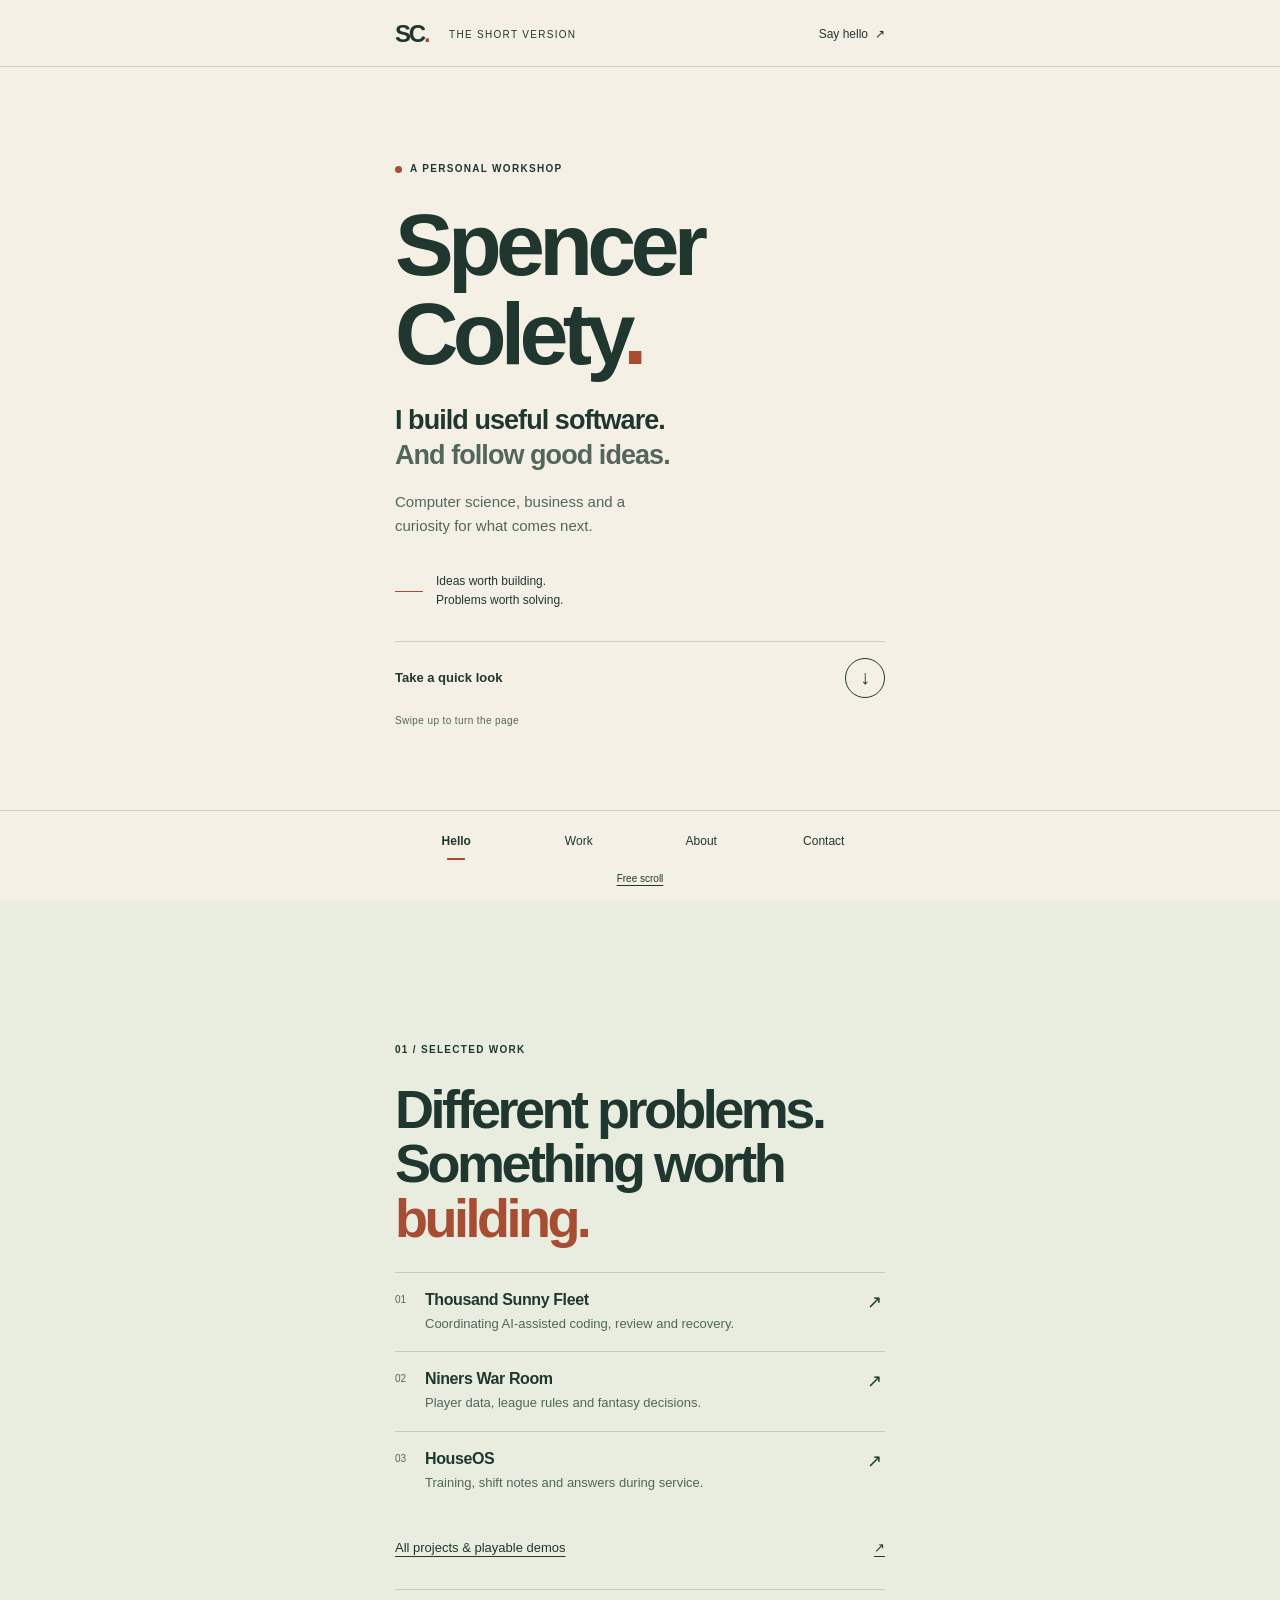
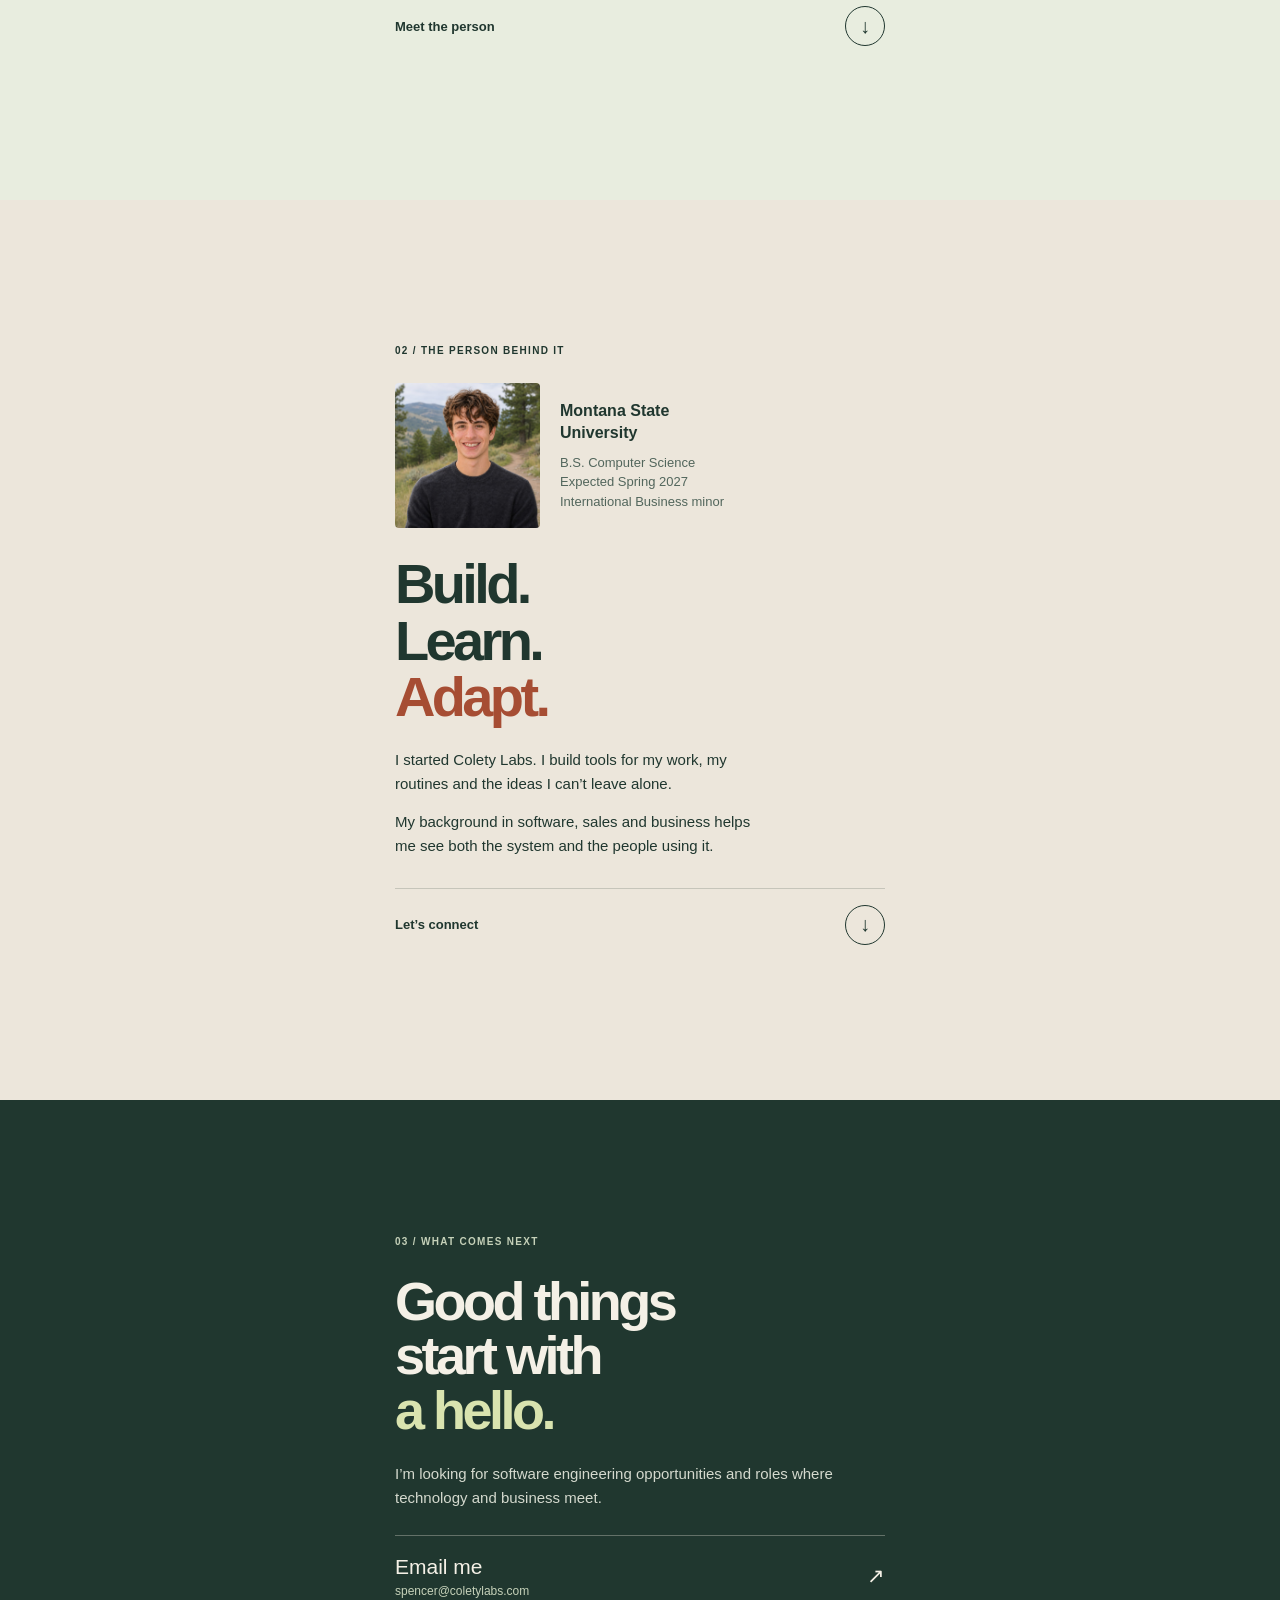
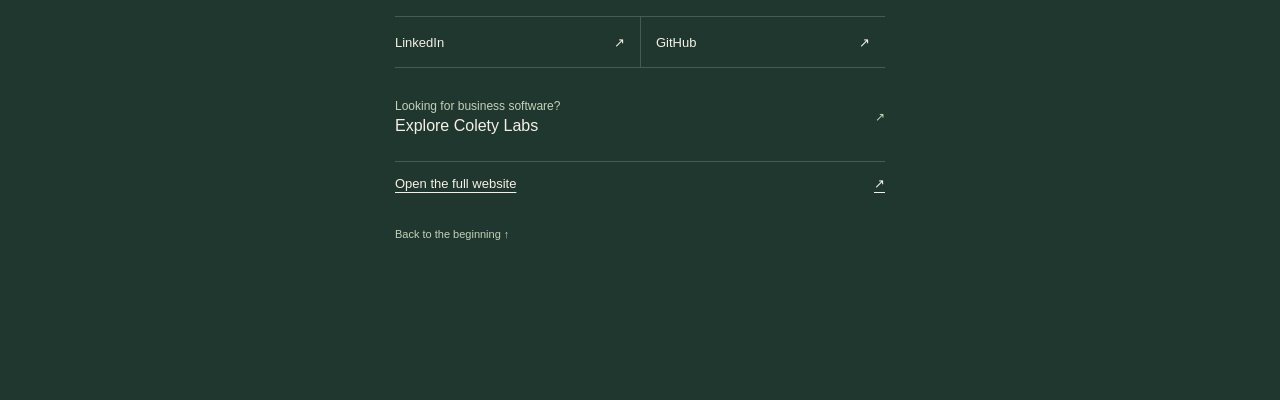
==== card/index.html @ 5b7debcd "Publish separate mobile business-card page" ====
<!doctype html>
<html lang="en">
<head>
  <meta charset="utf-8">
  <meta name="viewport" content="width=device-width,initial-scale=1,viewport-fit=cover">
  <meta name="robots" content="noindex,nofollow">
  <meta name="description" content="Meet Spencer Colety. A short introduction to my software, systems and ideas, made for your phone.">
  <meta name="theme-color" content="#f4f0e6">
  <link rel="canonical" href="https://spencercolety.com/card/">
  <title>Spencer Colety | The short version</title>
  <style>:root{color-scheme:light;--paper:#f4f0e6;--ink:#20372f;--muted:#52665c;--rust:#a64d33;--line:#20372f30;font-family:Arial,Helvetica,sans-serif;background:var(--paper);color:var(--ink);scroll-behavior:smooth;scroll-snap-type:y mandatory}
*{box-sizing:border-box}body{margin:0}a{color:inherit;text-decoration:none}a,button{-webkit-tap-highlight-color:transparent}button{font:inherit;color:inherit}a:focus-visible,button:focus-visible{outline:3px solid var(--rust);outline-offset:5px}h1,h2,p{margin:0}h1,h2{letter-spacing:-.065em;font-weight:600;line-height:1.01}p{font-size:1rem;line-height:1.6}.accent{color:var(--rust)}.skip-link{position:fixed;left:16px;top:-100px;background:var(--ink);color:var(--paper);padding:12px;z-index:10}.skip-link:focus{top:12px}
.site-header{position:fixed;inset:0 0 auto;z-index:5;display:flex;align-items:center;gap:10px;padding:max(12px,env(safe-area-inset-top)) 24px 10px;background:var(--paper);border-bottom:1px solid var(--line)}.wordmark{font-weight:700;font-size:24px;letter-spacing:-.09em;min-width:44px;min-height:44px;display:flex;align-items:center}.wordmark span{color:var(--rust)}.edition{font-size:9px;letter-spacing:.13em;margin-right:auto;line-height:1.5}.header-contact{min-height:44px;display:flex;align-items:center;gap:7px;font-size:12px;white-space:nowrap}
.panel{min-block-size:100vh;min-block-size:100svh;scroll-snap-align:start;scroll-snap-stop:always;padding:calc(90px + env(safe-area-inset-top)) 26px calc(112px + env(safe-area-inset-bottom));display:flex;align-items:center}.panel-inner{width:100%;max-width:490px;margin:auto}.eyebrow{font-size:10px;letter-spacing:.13em;font-weight:600;margin-bottom:24px;display:flex;align-items:center;gap:8px}.tiny-dot{height:7px;width:7px;border-radius:50%;background:var(--rust)}h1{font-size:clamp(64px,18vw,88px)}h2{font-size:clamp(38px,10.3vw,54px)}.hero-statement{margin-top:24px;font-size:clamp(19px,5.5vw,27px);line-height:1.3;letter-spacing:-.035em;font-weight:600}.hero-statement span{color:var(--muted)}.intro-copy{max-width:29ch;margin-top:17px;color:var(--muted);font-size:15px}.hero-note{display:flex;gap:13px;align-items:center;margin-top:34px}.hero-note p{font-size:12px;line-height:1.6}.note-line{width:28px;border-top:1px solid var(--rust)}.next-link{display:flex;align-items:center;justify-content:space-between;border-top:1px solid var(--line);margin-top:30px;padding-top:14px;min-height:59px;font-size:13px;font-weight:600}.arrow-circle{display:grid;place-items:center;width:40px;height:40px;border:1px solid currentColor;border-radius:50%;font-size:20px;font-weight:400}.gesture-note{font-size:10px;letter-spacing:.04em;color:var(--muted);margin-top:13px}
.work{background:#e8eddf}.project-list{margin:26px 0 15px}.project{display:grid;grid-template-columns:22px minmax(0,1fr) 18px;gap:8px;border-top:1px solid var(--line);padding:18px 0}.project-number{font-size:10px;color:var(--muted);padding-top:3px}.project strong{font-size:16px;font-weight:600;letter-spacing:-.025em}.project-description{display:block;margin-top:5px;font-size:13px;line-height:1.5;color:var(--muted)}.project-arrow{font-size:18px}.text-link{font-size:13px;display:flex;justify-content:space-between;align-items:center;min-height:44px;text-decoration:underline;text-underline-offset:4px}.work .next-link{margin-top:20px}
.about{background:#ece6db}.portrait-row{display:grid;grid-template-columns:112px 1fr;gap:20px;align-items:center;margin-bottom:28px}.portrait-row img{width:112px;height:112px;object-fit:contain;border-radius:4px}.portrait-row p{font-size:13px;line-height:1.35;font-weight:600}.portrait-row p span{display:block;font-size:11px;font-weight:400;color:var(--muted);line-height:1.5;margin-top:9px}.about h2{margin-bottom:22px}.about .panel-inner>p:not(.eyebrow){font-size:15px;margin-top:14px;max-width:38ch}
.contact{background:#20372f;color:var(--paper)}.contact .eyebrow{color:#c5d1b9}.contact .accent{color:#d9e3af}.contact-intro{color:#d4d9ce;font-size:15px;margin:25px 0}.contact-links{border-top:1px solid #f4f0e650}.email-link{display:flex;align-items:center;justify-content:space-between;min-height:80px;padding:14px 0;font-size:21px}.email-link small{display:block;font-size:12px;margin-top:5px;color:#c5d1b9}.social-links{display:grid;grid-template-columns:1fr 1fr;border-top:1px solid #f4f0e630;border-bottom:1px solid #f4f0e630}.social-links a{min-height:50px;display:flex;justify-content:space-between;align-items:center;font-size:13px;padding-right:15px}.social-links a+a{border-left:1px solid #f4f0e630;padding-left:15px}.studio-link{display:flex;justify-content:space-between;align-items:center;gap:12px;padding:21px 0;margin-top:10px;color:#c5d1b9;font-size:12px}.studio-link strong{display:block;color:var(--paper);font-size:16px;font-weight:500;margin-top:4px}.full-site{border-top:1px solid #f4f0e630;margin-top:5px}.back-link{display:inline-flex;align-items:center;min-height:44px;font-size:11px;color:#c5d1b9;margin-top:7px}.contact a:focus-visible{outline-color:#d9e3af}
.bottom-bar{position:fixed;inset:auto 0 0;z-index:5;background:var(--paper);border-top:1px solid var(--line);padding:4px 18px max(5px,env(safe-area-inset-bottom));display:flex;flex-direction:column;align-items:center}.section-nav{display:grid;grid-template-columns:repeat(4,1fr);width:100%;max-width:490px}.section-nav a{display:flex;justify-content:center;align-items:center;min-height:44px;font-size:12px;position:relative}.section-nav a[aria-current]{font-weight:700}.section-nav a[aria-current]:before{content:'';position:absolute;bottom:3px;width:18px;height:2px;background:var(--rust)}#scroll-mode{background:none;border:0;font-size:10px;line-height:1.4;text-decoration:underline;text-underline-offset:3px;padding:7px 14px;min-height:32px;cursor:pointer}#scroll-mode[hidden]{display:none}html[data-scroll=free]{scroll-snap-type:none}.panel:target{scroll-margin-top:0}
@media(min-width:700px){.site-header{padding-left:calc((100% - 490px)/2);padding-right:calc((100% - 490px)/2)}.panel{padding-top:110px;padding-bottom:120px}h1{font-size:88px}.edition{font-size:10px}.hero-statement{font-size:27px}.portrait-row{grid-template-columns:145px 1fr}.portrait-row img{width:145px;height:145px}.portrait-row p{font-size:16px}.portrait-row p span{font-size:13px}.about h2{font-size:56px}.about .panel-inner>p:not(.eyebrow){max-width:45ch}.bottom-bar{padding-top:8px}}
@media(max-width:359px){.site-header{padding-left:18px;padding-right:18px;gap:5px}.edition{font-size:8px;letter-spacing:.1em}.header-contact{font-size:11px}.panel{padding-left:21px;padding-right:21px}.eyebrow{font-size:9px;margin-bottom:18px}h1{font-size:62px}h2{font-size:36px}.portrait-row{grid-template-columns:92px 1fr;gap:14px}.portrait-row img{width:92px;height:92px}.hero-note{margin-top:24px}.next-link{margin-top:24px}.project{padding:15px 0}.project strong{font-size:15px}}
@media(max-height:600px){:root{scroll-snap-type:y proximity}.panel{padding-top:88px;padding-bottom:108px}.hero-note{margin-top:20px}.hello .eyebrow{margin-bottom:18px}.gesture-note{display:none}.panel-inner{margin-top:0;margin-bottom:0}}
@media(prefers-reduced-motion:reduce){:root{scroll-behavior:auto;scroll-snap-type:none}.gesture-note{display:none}html[data-motion-override=true][data-scroll=snap]{scroll-snap-type:y mandatory}}
@media(prefers-reduced-motion:reduce) and (max-height:600px){html[data-motion-override=true][data-scroll=snap]{scroll-snap-type:y proximity}}
@media(forced-colors:active){.panel,.site-header,.bottom-bar{background:Canvas;color:CanvasText}.accent,.contact .accent,.contact-intro,.contact .eyebrow,.email-link small,.back-link,.studio-link,.studio-link strong{color:CanvasText}.section-nav a[aria-current]:before{background:CanvasText}}
</style>
</head>
<body>
  <a class="skip-link" href="#hello">Skip to content</a>
  <header class="site-header">
    <a class="wordmark" href="#hello" aria-label="Spencer Colety, beginning">SC<span aria-hidden="true">.</span></a>
    <span class="edition">THE SHORT VERSION</span>
    <a class="header-contact" href="#contact">Say hello <span aria-hidden="true">↗</span></a>
  </header>

  <main>
    <section class="panel hello" id="hello" aria-labelledby="hello-title">
      <div class="panel-inner">
        <p class="eyebrow"><span class="tiny-dot" aria-hidden="true"></span> A PERSONAL WORKSHOP</p>
        <h1 id="hello-title">Spencer<br>Colety<span class="accent">.</span></h1>
        <p class="hero-statement">I build useful software.<br><span>And follow good ideas.</span></p>
        <p class="intro-copy">Computer science, business and a curiosity for what comes next.</p>
        <div class="hero-note"><span class="note-line" aria-hidden="true"></span><p>Ideas worth building.<br>Problems worth solving.</p></div>
        <a class="next-link" href="#work"><span>Take a quick look</span><span class="arrow-circle" aria-hidden="true">↓</span></a>
        <p class="gesture-note">Swipe up to turn the page</p>
      </div>
    </section>

    <section class="panel work" id="work" aria-labelledby="work-title">
      <div class="panel-inner">
        <p class="eyebrow">01 / SELECTED WORK</p>
        <h2 id="work-title">Different problems.<br>Something worth<br><span class="accent">building.</span></h2>
        <div class="project-list">
          <a class="project" href="https://spencercolety.com/#play-tsf"><span class="project-number">01</span><span><strong>Thousand Sunny Fleet</strong><span class="project-description">Coordinating AI-assisted coding, review and recovery.</span></span><span class="project-arrow" aria-hidden="true">↗</span></a>
          <a class="project" href="https://spencercolety.com/#play-nwr"><span class="project-number">02</span><span><strong>Niners War Room</strong><span class="project-description">Player data, league rules and fantasy decisions.</span></span><span class="project-arrow" aria-hidden="true">↗</span></a>
          <a class="project" href="https://spencercolety.com/#play-houseos"><span class="project-number">03</span><span><strong>HouseOS</strong><span class="project-description">Training, shift notes and answers during service.</span></span><span class="project-arrow" aria-hidden="true">↗</span></a>
        </div>
        <a class="text-link" href="https://spencercolety.com/#collection">All projects &amp; playable demos <span aria-hidden="true">↗</span></a>
        <a class="next-link" href="#about"><span>Meet the person</span><span class="arrow-circle" aria-hidden="true">↓</span></a>
      </div>
    </section>

    <section class="panel about" id="about" aria-labelledby="about-title">
      <div class="panel-inner">
        <p class="eyebrow">02 / THE PERSON BEHIND IT</p>
        <div class="portrait-row"><img src="[data-uri]" alt="Spencer Colety outdoors in the mountains" width="1254" height="1254"><p>Montana State<br>University<span>B.S. Computer Science<br>Expected Spring 2027<br>International Business minor</span></p></div>
        <h2 id="about-title">Build.<br>Learn.<br><span class="accent">Adapt.</span></h2>
        <p>I started Colety Labs. I build tools for my work, my routines and the ideas I can’t leave alone.</p>
        <p>My background in software, sales and business helps me see both the system and the people using it.</p>
        <a class="next-link" href="#contact"><span>Let’s connect</span><span class="arrow-circle" aria-hidden="true">↓</span></a>
      </div>
    </section>

    <section class="panel contact" id="contact" aria-labelledby="contact-title">
      <div class="panel-inner">
        <p class="eyebrow">03 / WHAT COMES NEXT</p>
        <h2 id="contact-title">Good things<br>start with<br><span class="accent">a hello.</span></h2>
        <p class="contact-intro">I’m looking for software engineering opportunities and roles where technology and business meet.</p>
        <div class="contact-links">
          <a class="email-link" href="mailto:spencer@coletylabs.com"><span>Email me<small>spencer@coletylabs.com</small></span><span aria-hidden="true">↗</span></a>
          <div class="social-links"><a href="https://www.linkedin.com/in/spencer-colety-a64b66280/">LinkedIn <span aria-hidden="true">↗</span></a><a href="https://github.com/scolety1">GitHub <span aria-hidden="true">↗</span></a></div>
        </div>
        <a class="studio-link" href="https://www.coletylabs.com/"><span>Looking for business software?<strong>Explore Colety Labs</strong></span><span aria-hidden="true">↗</span></a>
        <a class="text-link full-site" href="https://spencercolety.com/">Open the full website <span aria-hidden="true">↗</span></a>
        <a class="back-link" href="#hello">Back to the beginning ↑</a>
      </div>
    </section>
  </main>

  <footer class="bottom-bar">
    <nav class="section-nav" aria-label="Card sections"><a href="#hello">Hello</a><a href="#work">Work</a><a href="#about">About</a><a href="#contact">Contact</a></nav>
    <button id="scroll-mode" type="button" aria-pressed="false" hidden>Free scroll</button>
  </footer>
  <script>(() => {
  'use strict';
  const root = document.documentElement;
  const toggle = document.querySelector('#scroll-mode');
  const motion = matchMedia('(prefers-reduced-motion: reduce)');
  let free = motion.matches;
  function paint() {
    root.dataset.scroll = free ? 'free' : 'snap';
    toggle.setAttribute('aria-pressed', String(free));
    toggle.textContent = free ? 'Page by page' : 'Free scroll';
  }
  toggle.hidden = false;
  toggle.addEventListener('click', () => {
    free = !free;
    if (free) delete root.dataset.motionOverride;
    else root.dataset.motionOverride = 'true';
    paint();
  });
  motion.addEventListener?.('change', event => {
    free = event.matches;
    delete root.dataset.motionOverride;
    paint();
  });
  paint();
  if (typeof IntersectionObserver === 'undefined') return;
  const sections = [...document.querySelectorAll('section')];
  const links = [...document.querySelectorAll('.section-nav a')];
  const visibility = new Map(sections.map(section => [section.id, 0]));
  const observer = new IntersectionObserver(entries => {
    for (const entry of entries) visibility.set(entry.target.id, entry.intersectionRatio);
    const active = [...visibility].sort((a, b) => b[1] - a[1])[0];
    if (!active || active[1] === 0) return;
    for (const link of links) {
      if (link.hash === '#' + active[0]) link.setAttribute('aria-current', 'location');
      else link.removeAttribute('aria-current');
    }
  }, { threshold: [0, .1, .25, .5, .75, 1] });
  sections.forEach(section => observer.observe(section));
})();
</script>
</body>
</html>
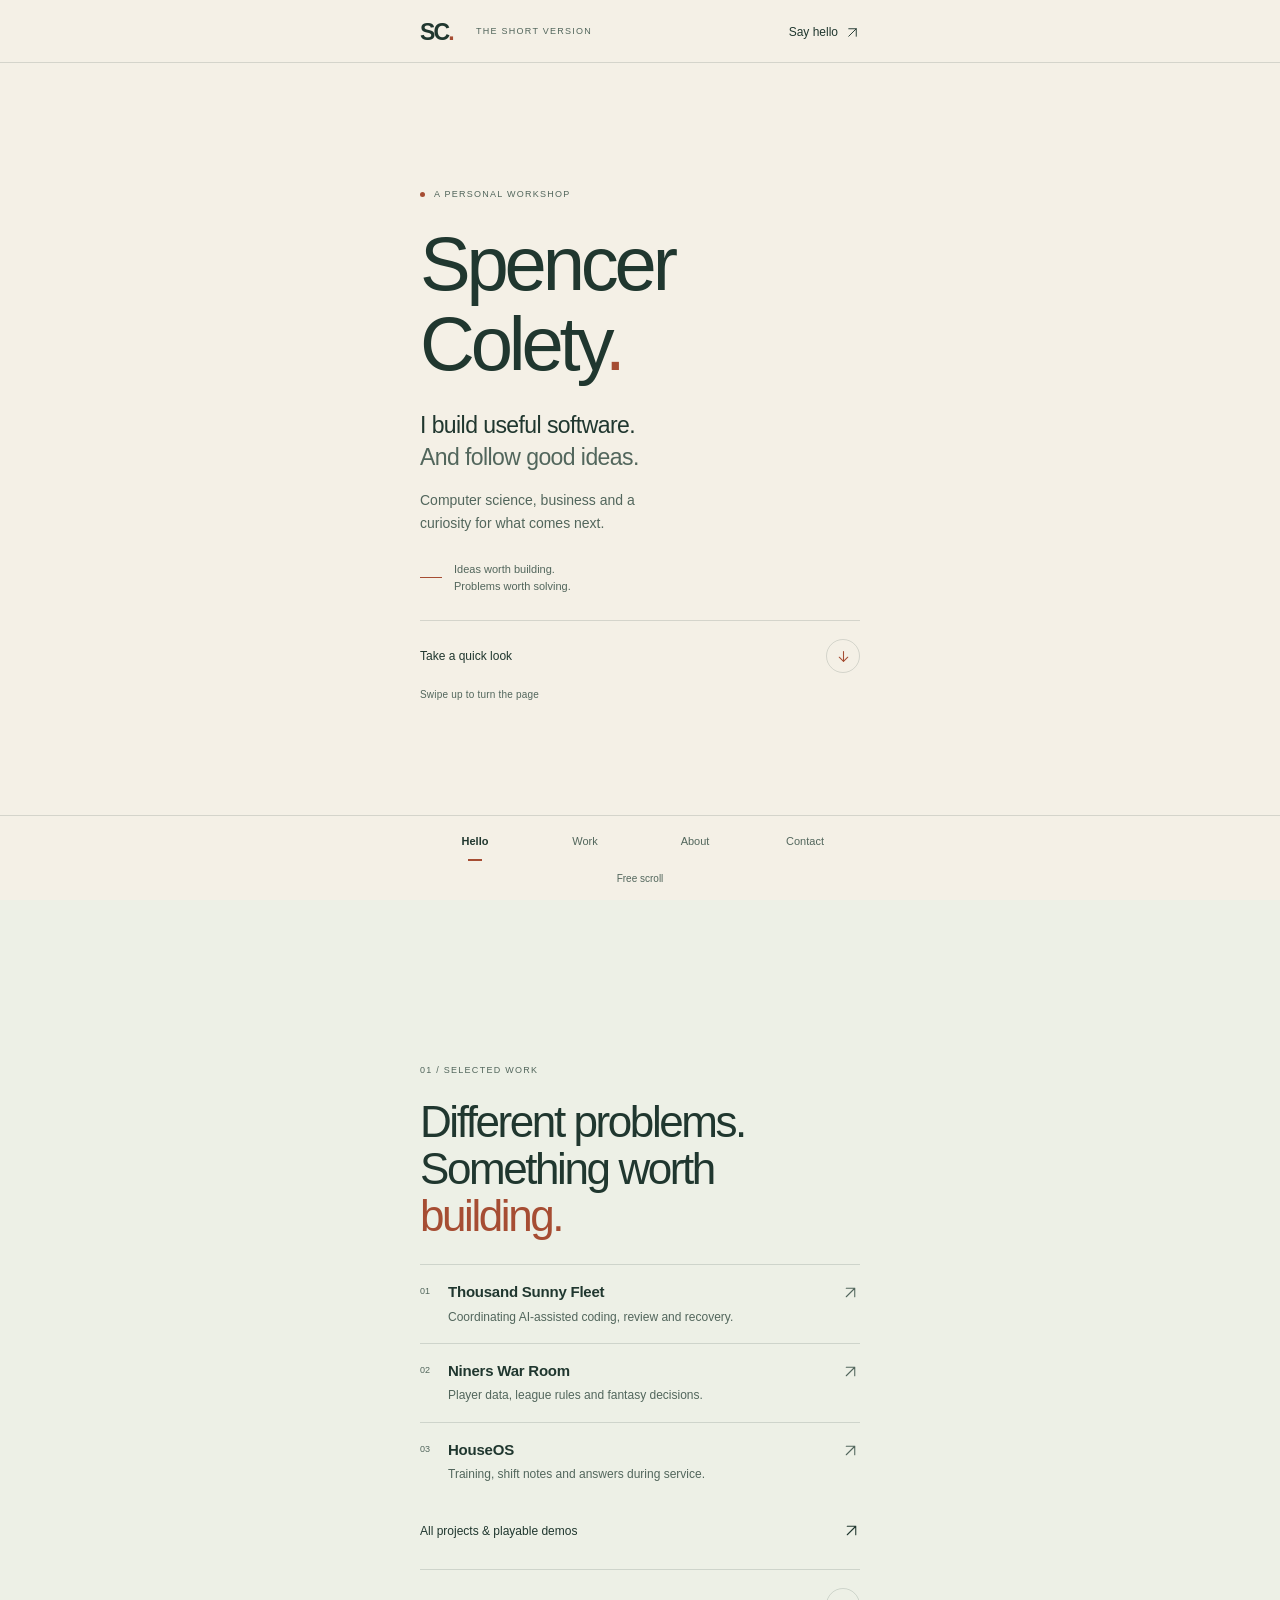
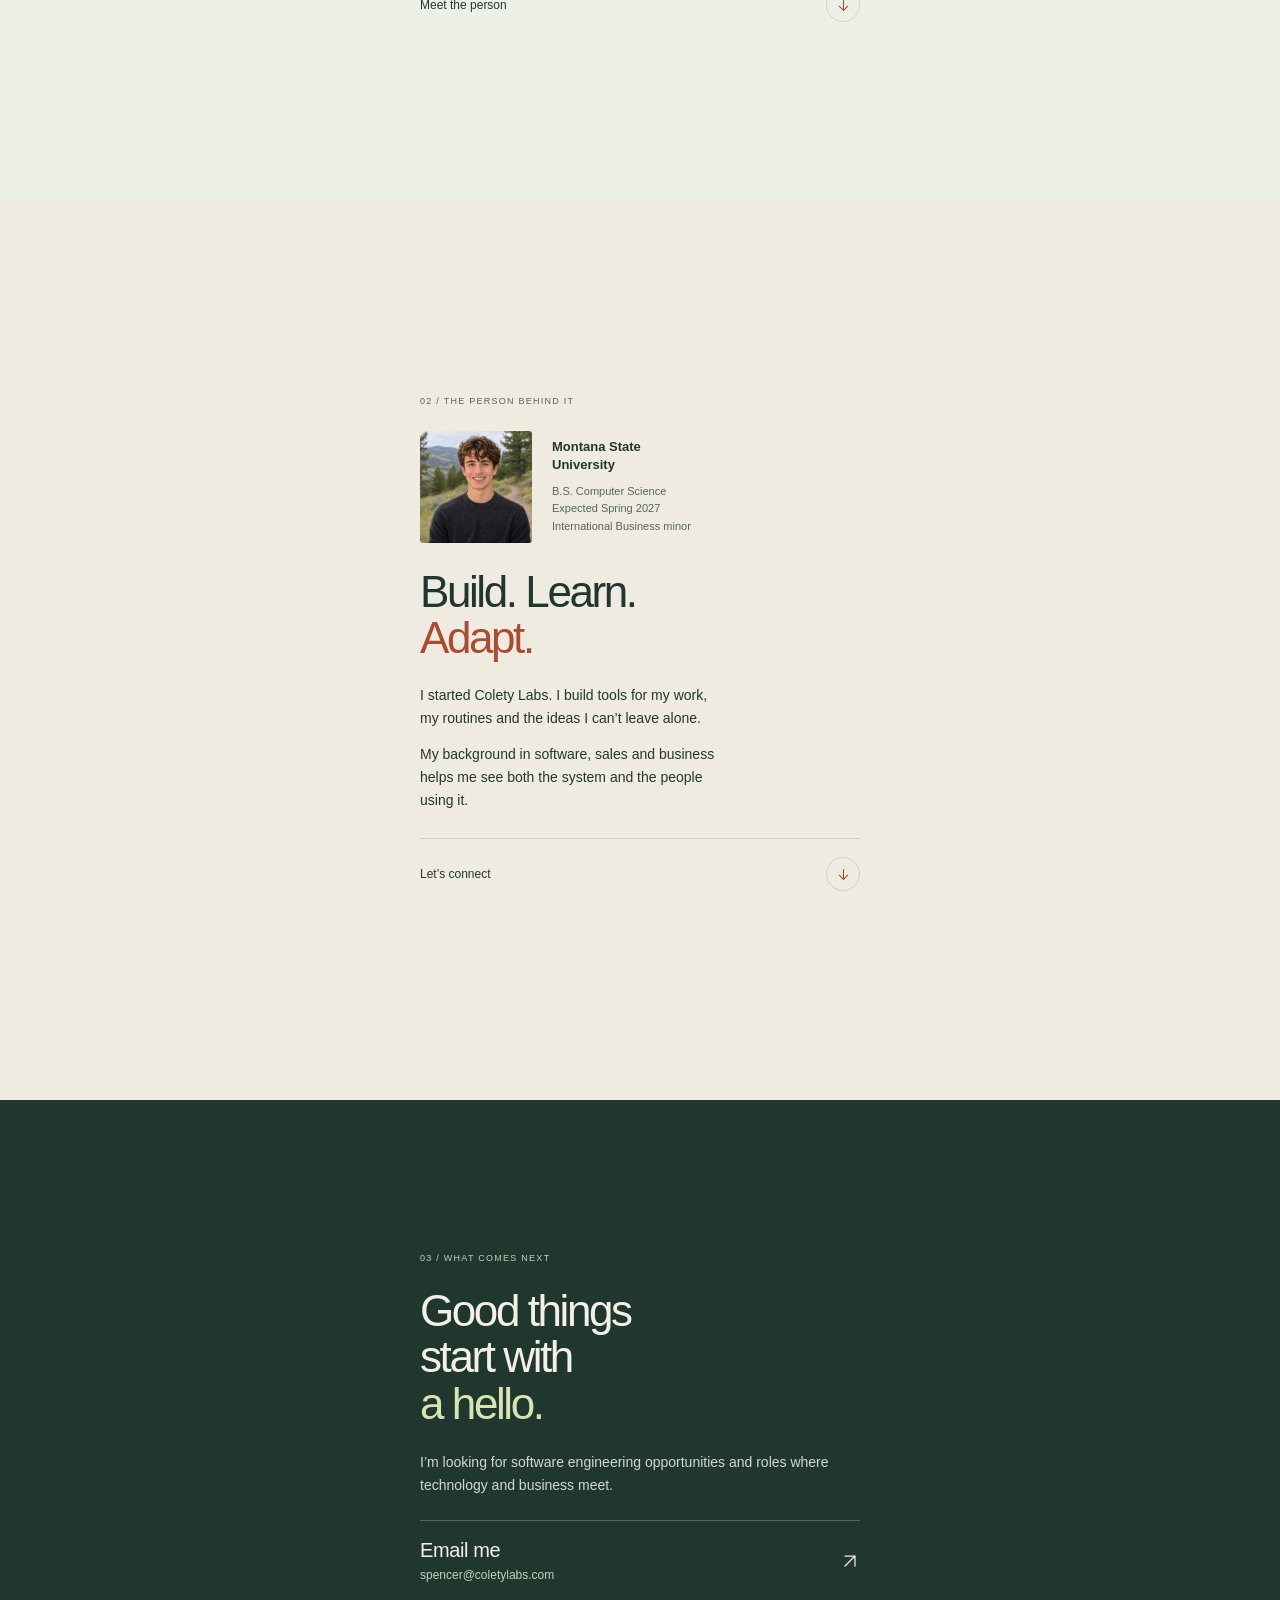
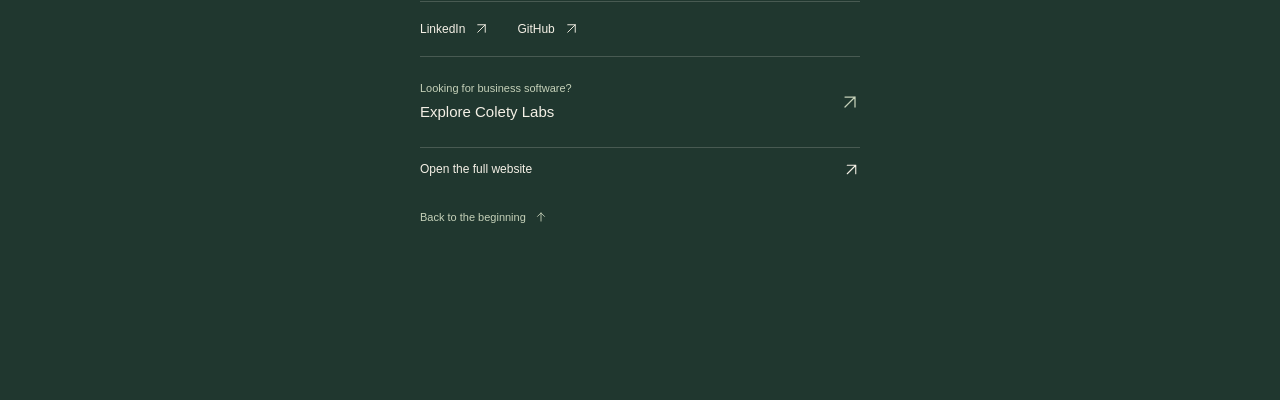
==== commit 420adf79: "Polish mobile card spacing and replace emoji arrows with stroke icons" ====
--- a/card/index.html
+++ b/card/index.html
@@ -8,20 +8,151 @@
   <meta name="theme-color" content="#f4f0e6">
   <link rel="canonical" href="https://spencercolety.com/card/">
   <title>Spencer Colety | The short version</title>
-  <style>:root{color-scheme:light;--paper:#f4f0e6;--ink:#20372f;--muted:#52665c;--rust:#a64d33;--line:#20372f30;font-family:Arial,Helvetica,sans-serif;background:var(--paper);color:var(--ink);scroll-behavior:smooth;scroll-snap-type:y mandatory}
-*{box-sizing:border-box}body{margin:0}a{color:inherit;text-decoration:none}a,button{-webkit-tap-highlight-color:transparent}button{font:inherit;color:inherit}a:focus-visible,button:focus-visible{outline:3px solid var(--rust);outline-offset:5px}h1,h2,p{margin:0}h1,h2{letter-spacing:-.065em;font-weight:600;line-height:1.01}p{font-size:1rem;line-height:1.6}.accent{color:var(--rust)}.skip-link{position:fixed;left:16px;top:-100px;background:var(--ink);color:var(--paper);padding:12px;z-index:10}.skip-link:focus{top:12px}
-.site-header{position:fixed;inset:0 0 auto;z-index:5;display:flex;align-items:center;gap:10px;padding:max(12px,env(safe-area-inset-top)) 24px 10px;background:var(--paper);border-bottom:1px solid var(--line)}.wordmark{font-weight:700;font-size:24px;letter-spacing:-.09em;min-width:44px;min-height:44px;display:flex;align-items:center}.wordmark span{color:var(--rust)}.edition{font-size:9px;letter-spacing:.13em;margin-right:auto;line-height:1.5}.header-contact{min-height:44px;display:flex;align-items:center;gap:7px;font-size:12px;white-space:nowrap}
-.panel{min-block-size:100vh;min-block-size:100svh;scroll-snap-align:start;scroll-snap-stop:always;padding:calc(90px + env(safe-area-inset-top)) 26px calc(112px + env(safe-area-inset-bottom));display:flex;align-items:center}.panel-inner{width:100%;max-width:490px;margin:auto}.eyebrow{font-size:10px;letter-spacing:.13em;font-weight:600;margin-bottom:24px;display:flex;align-items:center;gap:8px}.tiny-dot{height:7px;width:7px;border-radius:50%;background:var(--rust)}h1{font-size:clamp(64px,18vw,88px)}h2{font-size:clamp(38px,10.3vw,54px)}.hero-statement{margin-top:24px;font-size:clamp(19px,5.5vw,27px);line-height:1.3;letter-spacing:-.035em;font-weight:600}.hero-statement span{color:var(--muted)}.intro-copy{max-width:29ch;margin-top:17px;color:var(--muted);font-size:15px}.hero-note{display:flex;gap:13px;align-items:center;margin-top:34px}.hero-note p{font-size:12px;line-height:1.6}.note-line{width:28px;border-top:1px solid var(--rust)}.next-link{display:flex;align-items:center;justify-content:space-between;border-top:1px solid var(--line);margin-top:30px;padding-top:14px;min-height:59px;font-size:13px;font-weight:600}.arrow-circle{display:grid;place-items:center;width:40px;height:40px;border:1px solid currentColor;border-radius:50%;font-size:20px;font-weight:400}.gesture-note{font-size:10px;letter-spacing:.04em;color:var(--muted);margin-top:13px}
-.work{background:#e8eddf}.project-list{margin:26px 0 15px}.project{display:grid;grid-template-columns:22px minmax(0,1fr) 18px;gap:8px;border-top:1px solid var(--line);padding:18px 0}.project-number{font-size:10px;color:var(--muted);padding-top:3px}.project strong{font-size:16px;font-weight:600;letter-spacing:-.025em}.project-description{display:block;margin-top:5px;font-size:13px;line-height:1.5;color:var(--muted)}.project-arrow{font-size:18px}.text-link{font-size:13px;display:flex;justify-content:space-between;align-items:center;min-height:44px;text-decoration:underline;text-underline-offset:4px}.work .next-link{margin-top:20px}
-.about{background:#ece6db}.portrait-row{display:grid;grid-template-columns:112px 1fr;gap:20px;align-items:center;margin-bottom:28px}.portrait-row img{width:112px;height:112px;object-fit:contain;border-radius:4px}.portrait-row p{font-size:13px;line-height:1.35;font-weight:600}.portrait-row p span{display:block;font-size:11px;font-weight:400;color:var(--muted);line-height:1.5;margin-top:9px}.about h2{margin-bottom:22px}.about .panel-inner>p:not(.eyebrow){font-size:15px;margin-top:14px;max-width:38ch}
-.contact{background:#20372f;color:var(--paper)}.contact .eyebrow{color:#c5d1b9}.contact .accent{color:#d9e3af}.contact-intro{color:#d4d9ce;font-size:15px;margin:25px 0}.contact-links{border-top:1px solid #f4f0e650}.email-link{display:flex;align-items:center;justify-content:space-between;min-height:80px;padding:14px 0;font-size:21px}.email-link small{display:block;font-size:12px;margin-top:5px;color:#c5d1b9}.social-links{display:grid;grid-template-columns:1fr 1fr;border-top:1px solid #f4f0e630;border-bottom:1px solid #f4f0e630}.social-links a{min-height:50px;display:flex;justify-content:space-between;align-items:center;font-size:13px;padding-right:15px}.social-links a+a{border-left:1px solid #f4f0e630;padding-left:15px}.studio-link{display:flex;justify-content:space-between;align-items:center;gap:12px;padding:21px 0;margin-top:10px;color:#c5d1b9;font-size:12px}.studio-link strong{display:block;color:var(--paper);font-size:16px;font-weight:500;margin-top:4px}.full-site{border-top:1px solid #f4f0e630;margin-top:5px}.back-link{display:inline-flex;align-items:center;min-height:44px;font-size:11px;color:#c5d1b9;margin-top:7px}.contact a:focus-visible{outline-color:#d9e3af}
-.bottom-bar{position:fixed;inset:auto 0 0;z-index:5;background:var(--paper);border-top:1px solid var(--line);padding:4px 18px max(5px,env(safe-area-inset-bottom));display:flex;flex-direction:column;align-items:center}.section-nav{display:grid;grid-template-columns:repeat(4,1fr);width:100%;max-width:490px}.section-nav a{display:flex;justify-content:center;align-items:center;min-height:44px;font-size:12px;position:relative}.section-nav a[aria-current]{font-weight:700}.section-nav a[aria-current]:before{content:'';position:absolute;bottom:3px;width:18px;height:2px;background:var(--rust)}#scroll-mode{background:none;border:0;font-size:10px;line-height:1.4;text-decoration:underline;text-underline-offset:3px;padding:7px 14px;min-height:32px;cursor:pointer}#scroll-mode[hidden]{display:none}html[data-scroll=free]{scroll-snap-type:none}.panel:target{scroll-margin-top:0}
-@media(min-width:700px){.site-header{padding-left:calc((100% - 490px)/2);padding-right:calc((100% - 490px)/2)}.panel{padding-top:110px;padding-bottom:120px}h1{font-size:88px}.edition{font-size:10px}.hero-statement{font-size:27px}.portrait-row{grid-template-columns:145px 1fr}.portrait-row img{width:145px;height:145px}.portrait-row p{font-size:16px}.portrait-row p span{font-size:13px}.about h2{font-size:56px}.about .panel-inner>p:not(.eyebrow){max-width:45ch}.bottom-bar{padding-top:8px}}
-@media(max-width:359px){.site-header{padding-left:18px;padding-right:18px;gap:5px}.edition{font-size:8px;letter-spacing:.1em}.header-contact{font-size:11px}.panel{padding-left:21px;padding-right:21px}.eyebrow{font-size:9px;margin-bottom:18px}h1{font-size:62px}h2{font-size:36px}.portrait-row{grid-template-columns:92px 1fr;gap:14px}.portrait-row img{width:92px;height:92px}.hero-note{margin-top:24px}.next-link{margin-top:24px}.project{padding:15px 0}.project strong{font-size:15px}}
-@media(max-height:600px){:root{scroll-snap-type:y proximity}.panel{padding-top:88px;padding-bottom:108px}.hero-note{margin-top:20px}.hello .eyebrow{margin-bottom:18px}.gesture-note{display:none}.panel-inner{margin-top:0;margin-bottom:0}}
-@media(prefers-reduced-motion:reduce){:root{scroll-behavior:auto;scroll-snap-type:none}.gesture-note{display:none}html[data-motion-override=true][data-scroll=snap]{scroll-snap-type:y mandatory}}
-@media(prefers-reduced-motion:reduce) and (max-height:600px){html[data-motion-override=true][data-scroll=snap]{scroll-snap-type:y proximity}}
-@media(forced-colors:active){.panel,.site-header,.bottom-bar{background:Canvas;color:CanvasText}.accent,.contact .accent,.contact-intro,.contact .eyebrow,.email-link small,.back-link,.studio-link,.studio-link strong{color:CanvasText}.section-nav a[aria-current]:before{background:CanvasText}}
+  <style>:root {
+  color-scheme: light;
+  --paper: #f4f0e6;
+  --ink: #20372f;
+  --muted: #52665c;
+  --rust: #a64d33;
+  --line: #20372f26;
+  --gutter: clamp(24px, 7.2vw, 36px);
+  --page-top: calc(96px + env(safe-area-inset-top));
+  --page-bottom: calc(112px + env(safe-area-inset-bottom));
+  font-family: Arial, Helvetica, sans-serif;
+  background: var(--paper);
+  color: var(--ink);
+  scroll-behavior: smooth;
+  scroll-snap-type: y mandatory;
+}
+* { box-sizing: border-box; }
+body { margin: 0; }
+a { color: inherit; text-decoration: none; }
+a, button { -webkit-tap-highlight-color: transparent; }
+button { font: inherit; color: inherit; }
+a:focus-visible, button:focus-visible { outline: 2px solid var(--rust); outline-offset: 5px; }
+h1, h2, p { margin: 0; }
+h1, h2 { font-weight: 500; letter-spacing: -.055em; line-height: 1.06; }
+p { font-size: 1rem; line-height: 1.6; }
+.accent { color: var(--rust); }
+.icon { display: block; flex: 0 0 auto; }
+.skip-link { position: fixed; left: 16px; top: -100px; z-index: 10; padding: 12px; background: var(--ink); color: var(--paper); }
+.skip-link:focus { top: 12px; }
+
+.site-header {
+  position: fixed; inset: 0 0 auto; z-index: 5;
+  display: flex; align-items: center; gap: 12px;
+  padding: max(10px, env(safe-area-inset-top)) var(--gutter) 8px;
+  background: var(--paper); border-bottom: 1px solid var(--line);
+}
+.wordmark { display: flex; align-items: center; min-width: 44px; min-height: 44px; font-size: 23px; font-weight: 600; letter-spacing: -.08em; }
+.wordmark span { color: var(--rust); }
+.edition { margin-right: auto; color: var(--muted); font-size: 8px; letter-spacing: .14em; line-height: 1.5; }
+.header-contact { display: flex; align-items: center; gap: 7px; min-height: 44px; font-size: 12px; white-space: nowrap; }
+.header-contact .icon { width: 15px; height: 15px; }
+.panel { display: flex; align-items: center; min-block-size: 100vh; min-block-size: 100svh; padding: var(--page-top) var(--gutter) var(--page-bottom); scroll-snap-align: start; scroll-snap-stop: always; }
+.panel-inner { width: 100%; max-width: 440px; margin: auto; }
+.eyebrow { display: flex; align-items: center; gap: 9px; margin-bottom: 22px; color: var(--muted); font-size: 9px; font-weight: 500; letter-spacing: .14em; line-height: 1.6; }
+.tiny-dot { width: 5px; height: 5px; border-radius: 50%; background: var(--rust); }
+h1 { font-size: clamp(56px, 16vw, 76px); }
+h2 { font-size: clamp(32px, 9vw, 44px); }
+.hero-statement { margin-top: 25px; font-size: clamp(19px, 5.2vw, 23px); font-weight: 500; line-height: 1.38; letter-spacing: -.025em; }
+.hero-statement span { color: var(--muted); }
+.intro-copy { max-width: 30ch; margin-top: 16px; color: var(--muted); font-size: 14px; line-height: 1.65; }
+.hero-note { display: flex; align-items: center; gap: 12px; margin-top: 25px; }
+.hero-note p { color: var(--muted); font-size: 11px; line-height: 1.55; }
+.note-line { width: 22px; border-top: 1px solid var(--rust); }
+.next-link { display: flex; align-items: center; justify-content: space-between; gap: 14px; min-height: 58px; margin-top: 25px; padding-top: 14px; border-top: 1px solid var(--line); font-size: 12px; font-weight: 500; }
+.arrow-circle { display: grid; place-items: center; width: 34px; height: 34px; flex: 0 0 auto; border: 1px solid var(--line); border-radius: 50%; color: var(--rust); }
+.arrow-circle .icon { width: 17px; height: 17px; }
+.gesture-note { margin-top: 9px; color: var(--muted); font-size: 10px; letter-spacing: .02em; }
+
+.work { background: #edf0e6; }
+.project-list { margin: 25px 0 8px; }
+.project { display: grid; grid-template-columns: 18px minmax(0, 1fr) 18px; align-items: start; gap: 10px; padding: 17px 0; border-top: 1px solid var(--line); }
+.project-number { padding-top: 4px; color: var(--muted); font-size: 9px; }
+.project strong { font-size: 15px; font-weight: 600; letter-spacing: -.015em; line-height: 1.35; }
+.project-description { display: block; margin-top: 5px; color: var(--muted); font-size: 12px; line-height: 1.55; }
+.project-arrow { padding-top: 2px; color: var(--muted); }
+.project-arrow .icon { width: 17px; height: 17px; }
+.text-link { display: flex; align-items: center; justify-content: space-between; gap: 12px; min-height: 44px; font-size: 12px; }
+.text-link .icon { width: 17px; height: 17px; }
+.work .next-link { margin-top: 16px; }
+
+.about { background: #f0ebe1; }
+.portrait-row { display: grid; grid-template-columns: 96px minmax(0, 1fr); align-items: center; gap: 20px; margin-bottom: 26px; }
+.portrait-row img { display: block; width: 96px; height: 96px; object-fit: contain; border-radius: 3px; }
+.portrait-row p { font-size: 13px; font-weight: 600; line-height: 1.4; }
+.portrait-row p span { display: block; margin-top: 8px; color: var(--muted); font-size: 11px; font-weight: 400; line-height: 1.6; }
+.about h2 { margin-bottom: 22px; }
+.about .panel-inner > p:not(.eyebrow) { max-width: 38ch; margin-top: 13px; font-size: 14px; line-height: 1.65; }
+
+.contact { background: var(--ink); color: var(--paper); }
+.contact .eyebrow { color: #c5d1b9; }
+.contact .accent { color: #d9e3af; }
+.contact-intro { margin: 23px 0; color: #d4d9ce; font-size: 14px; line-height: 1.65; }
+.contact-links { border-top: 1px solid #f4f0e640; }
+.email-link { display: flex; align-items: center; justify-content: space-between; gap: 16px; min-height: 80px; padding: 14px 0; font-size: 20px; letter-spacing: -.02em; }
+.email-link small { display: block; margin-top: 6px; color: #c5d1b9; font-size: 12px; letter-spacing: 0; overflow-wrap: anywhere; }
+.social-links { display: flex; gap: 28px; padding: 5px 0; border-top: 1px solid #f4f0e630; border-bottom: 1px solid #f4f0e630; }
+.social-links a { display: flex; align-items: center; gap: 9px; min-height: 44px; font-size: 12px; }
+.social-links .icon { width: 15px; height: 15px; }
+.studio-link { display: flex; align-items: center; justify-content: space-between; gap: 14px; padding: 23px 0; color: #c5d1b9; font-size: 11px; line-height: 1.5; }
+.studio-link strong { display: block; margin-top: 5px; color: var(--paper); font-size: 15px; font-weight: 500; }
+.full-site { border-top: 1px solid #f4f0e630; }
+.back-link { display: inline-flex; align-items: center; gap: 8px; min-height: 44px; margin-top: 4px; color: #c5d1b9; font-size: 11px; }
+.back-link .icon { width: 14px; height: 14px; }
+.contact a:focus-visible { outline-color: #d9e3af; }
+
+.bottom-bar { position: fixed; inset: auto 0 0; z-index: 5; display: flex; flex-direction: column; align-items: center; padding: 3px var(--gutter) max(5px, env(safe-area-inset-bottom)); background: var(--paper); border-top: 1px solid var(--line); }
+.section-nav { display: grid; grid-template-columns: repeat(4, 1fr); width: 100%; max-width: 440px; }
+.section-nav a { position: relative; display: flex; align-items: center; justify-content: center; min-height: 44px; color: var(--muted); font-size: 11px; }
+.section-nav a[aria-current] { color: var(--ink); font-weight: 600; }
+.section-nav a[aria-current]::before { position: absolute; bottom: 2px; width: 14px; height: 2px; background: var(--rust); content: ''; }
+#scroll-mode { min-height: 32px; padding: 7px 18px; border: 0; background: none; color: var(--muted); font-size: 10px; line-height: 1.4; cursor: pointer; }
+#scroll-mode[hidden] { display: none; }
+html[data-scroll=free] { scroll-snap-type: none; }
+.panel:target { scroll-margin-top: 0; }
+@media (hover: hover) {
+  .text-link:hover, .header-contact:hover { text-decoration: underline; text-underline-offset: 4px; }
+  .project:hover strong { color: var(--rust); }
+  #scroll-mode:hover { text-decoration: underline; text-underline-offset: 3px; }
+}
+@media (min-width: 700px) {
+  :root { --page-top: calc(110px + env(safe-area-inset-top)); --page-bottom: calc(120px + env(safe-area-inset-bottom)); }
+  .site-header { padding-left: calc((100% - 440px) / 2); padding-right: calc((100% - 440px) / 2); }
+  .edition { font-size: 9px; }
+  .portrait-row { grid-template-columns: 112px minmax(0, 1fr); }
+  .portrait-row img { width: 112px; height: 112px; }
+}
+@media (max-width: 359px) {
+  :root { --gutter: 22px; }
+  .site-header { gap: 8px; }
+  .edition { font-size: 7px; letter-spacing: .1em; }
+  .header-contact { font-size: 11px; }
+  .portrait-row { grid-template-columns: 82px minmax(0, 1fr); gap: 16px; }
+  .portrait-row img { width: 82px; height: 82px; }
+  .portrait-row p { font-size: 12px; }
+  .portrait-row p span { font-size: 10px; }
+}
+@media (max-height: 600px) {
+  :root { --page-top: calc(84px + env(safe-area-inset-top)); --page-bottom: calc(104px + env(safe-area-inset-bottom)); scroll-snap-type: y proximity; }
+  .panel-inner { margin-top: 0; margin-bottom: 0; }
+  .hero-note { margin-top: 20px; }
+  .gesture-note { display: none; }
+}
+@media (prefers-reduced-motion: reduce) {
+  :root { scroll-behavior: auto; scroll-snap-type: none; }
+  .gesture-note { display: none; }
+  html[data-motion-override=true][data-scroll=snap] { scroll-snap-type: y mandatory; }
+}
+@media (prefers-reduced-motion: reduce) and (max-height: 600px) {
+  html[data-motion-override=true][data-scroll=snap] { scroll-snap-type: y proximity; }
+}
+@media (forced-colors: active) {
+  .panel, .site-header, .bottom-bar { background: Canvas; color: CanvasText; }
+  .accent, .eyebrow, .contact .accent, .contact-intro, .contact .eyebrow, .email-link small, .back-link, .studio-link, .studio-link strong, .arrow-circle, .section-nav a { color: CanvasText; }
+  .section-nav a[aria-current]::before { background: CanvasText; }
+}
 </style>
 </head>
 <body>
@@ -29,7 +160,7 @@
   <header class="site-header">
     <a class="wordmark" href="#hello" aria-label="Spencer Colety, beginning">SC<span aria-hidden="true">.</span></a>
     <span class="edition">THE SHORT VERSION</span>
-    <a class="header-contact" href="#contact">Say hello <span aria-hidden="true">↗</span></a>
+    <a class="header-contact" href="#contact">Say hello <span aria-hidden="true"><svg class="icon " viewBox="0 0 24 24" width="20" height="20" fill="none" stroke="currentColor" stroke-width="1.5" stroke-linecap="round" stroke-linejoin="round" aria-hidden="true" focusable="false"><path d="M6 18 18 6M6 6h12v12"/></svg></span></a>
   </header>
 
   <main>
@@ -40,7 +171,7 @@
         <p class="hero-statement">I build useful software.<br><span>And follow good ideas.</span></p>
         <p class="intro-copy">Computer science, business and a curiosity for what comes next.</p>
         <div class="hero-note"><span class="note-line" aria-hidden="true"></span><p>Ideas worth building.<br>Problems worth solving.</p></div>
-        <a class="next-link" href="#work"><span>Take a quick look</span><span class="arrow-circle" aria-hidden="true">↓</span></a>
+        <a class="next-link" href="#work"><span>Take a quick look</span><span class="arrow-circle" aria-hidden="true"><svg class="icon " viewBox="0 0 24 24" width="20" height="20" fill="none" stroke="currentColor" stroke-width="1.5" stroke-linecap="round" stroke-linejoin="round" aria-hidden="true" focusable="false"><path d="M12 5v14M6 13l6 6 6-6"/></svg></span></a>
         <p class="gesture-note">Swipe up to turn the page</p>
       </div>
     </section>
@@ -50,12 +181,12 @@
         <p class="eyebrow">01 / SELECTED WORK</p>
         <h2 id="work-title">Different problems.<br>Something worth<br><span class="accent">building.</span></h2>
         <div class="project-list">
-          <a class="project" href="https://spencercolety.com/#play-tsf"><span class="project-number">01</span><span><strong>Thousand Sunny Fleet</strong><span class="project-description">Coordinating AI-assisted coding, review and recovery.</span></span><span class="project-arrow" aria-hidden="true">↗</span></a>
-          <a class="project" href="https://spencercolety.com/#play-nwr"><span class="project-number">02</span><span><strong>Niners War Room</strong><span class="project-description">Player data, league rules and fantasy decisions.</span></span><span class="project-arrow" aria-hidden="true">↗</span></a>
-          <a class="project" href="https://spencercolety.com/#play-houseos"><span class="project-number">03</span><span><strong>HouseOS</strong><span class="project-description">Training, shift notes and answers during service.</span></span><span class="project-arrow" aria-hidden="true">↗</span></a>
+          <a class="project" href="https://spencercolety.com/#play-tsf"><span class="project-number">01</span><span><strong>Thousand Sunny Fleet</strong><span class="project-description">Coordinating AI-assisted coding, review and recovery.</span></span><span class="project-arrow" aria-hidden="true"><svg class="icon " viewBox="0 0 24 24" width="20" height="20" fill="none" stroke="currentColor" stroke-width="1.5" stroke-linecap="round" stroke-linejoin="round" aria-hidden="true" focusable="false"><path d="M6 18 18 6M6 6h12v12"/></svg></span></a>
+          <a class="project" href="https://spencercolety.com/#play-nwr"><span class="project-number">02</span><span><strong>Niners War Room</strong><span class="project-description">Player data, league rules and fantasy decisions.</span></span><span class="project-arrow" aria-hidden="true"><svg class="icon " viewBox="0 0 24 24" width="20" height="20" fill="none" stroke="currentColor" stroke-width="1.5" stroke-linecap="round" stroke-linejoin="round" aria-hidden="true" focusable="false"><path d="M6 18 18 6M6 6h12v12"/></svg></span></a>
+          <a class="project" href="https://spencercolety.com/#play-houseos"><span class="project-number">03</span><span><strong>HouseOS</strong><span class="project-description">Training, shift notes and answers during service.</span></span><span class="project-arrow" aria-hidden="true"><svg class="icon " viewBox="0 0 24 24" width="20" height="20" fill="none" stroke="currentColor" stroke-width="1.5" stroke-linecap="round" stroke-linejoin="round" aria-hidden="true" focusable="false"><path d="M6 18 18 6M6 6h12v12"/></svg></span></a>
         </div>
-        <a class="text-link" href="https://spencercolety.com/#collection">All projects &amp; playable demos <span aria-hidden="true">↗</span></a>
-        <a class="next-link" href="#about"><span>Meet the person</span><span class="arrow-circle" aria-hidden="true">↓</span></a>
+        <a class="text-link" href="https://spencercolety.com/#collection">All projects &amp; playable demos <span aria-hidden="true"><svg class="icon " viewBox="0 0 24 24" width="20" height="20" fill="none" stroke="currentColor" stroke-width="1.5" stroke-linecap="round" stroke-linejoin="round" aria-hidden="true" focusable="false"><path d="M6 18 18 6M6 6h12v12"/></svg></span></a>
+        <a class="next-link" href="#about"><span>Meet the person</span><span class="arrow-circle" aria-hidden="true"><svg class="icon " viewBox="0 0 24 24" width="20" height="20" fill="none" stroke="currentColor" stroke-width="1.5" stroke-linecap="round" stroke-linejoin="round" aria-hidden="true" focusable="false"><path d="M12 5v14M6 13l6 6 6-6"/></svg></span></a>
       </div>
     </section>
 
@@ -63,10 +194,10 @@
       <div class="panel-inner">
         <p class="eyebrow">02 / THE PERSON BEHIND IT</p>
         <div class="portrait-row"><img src="[data-uri]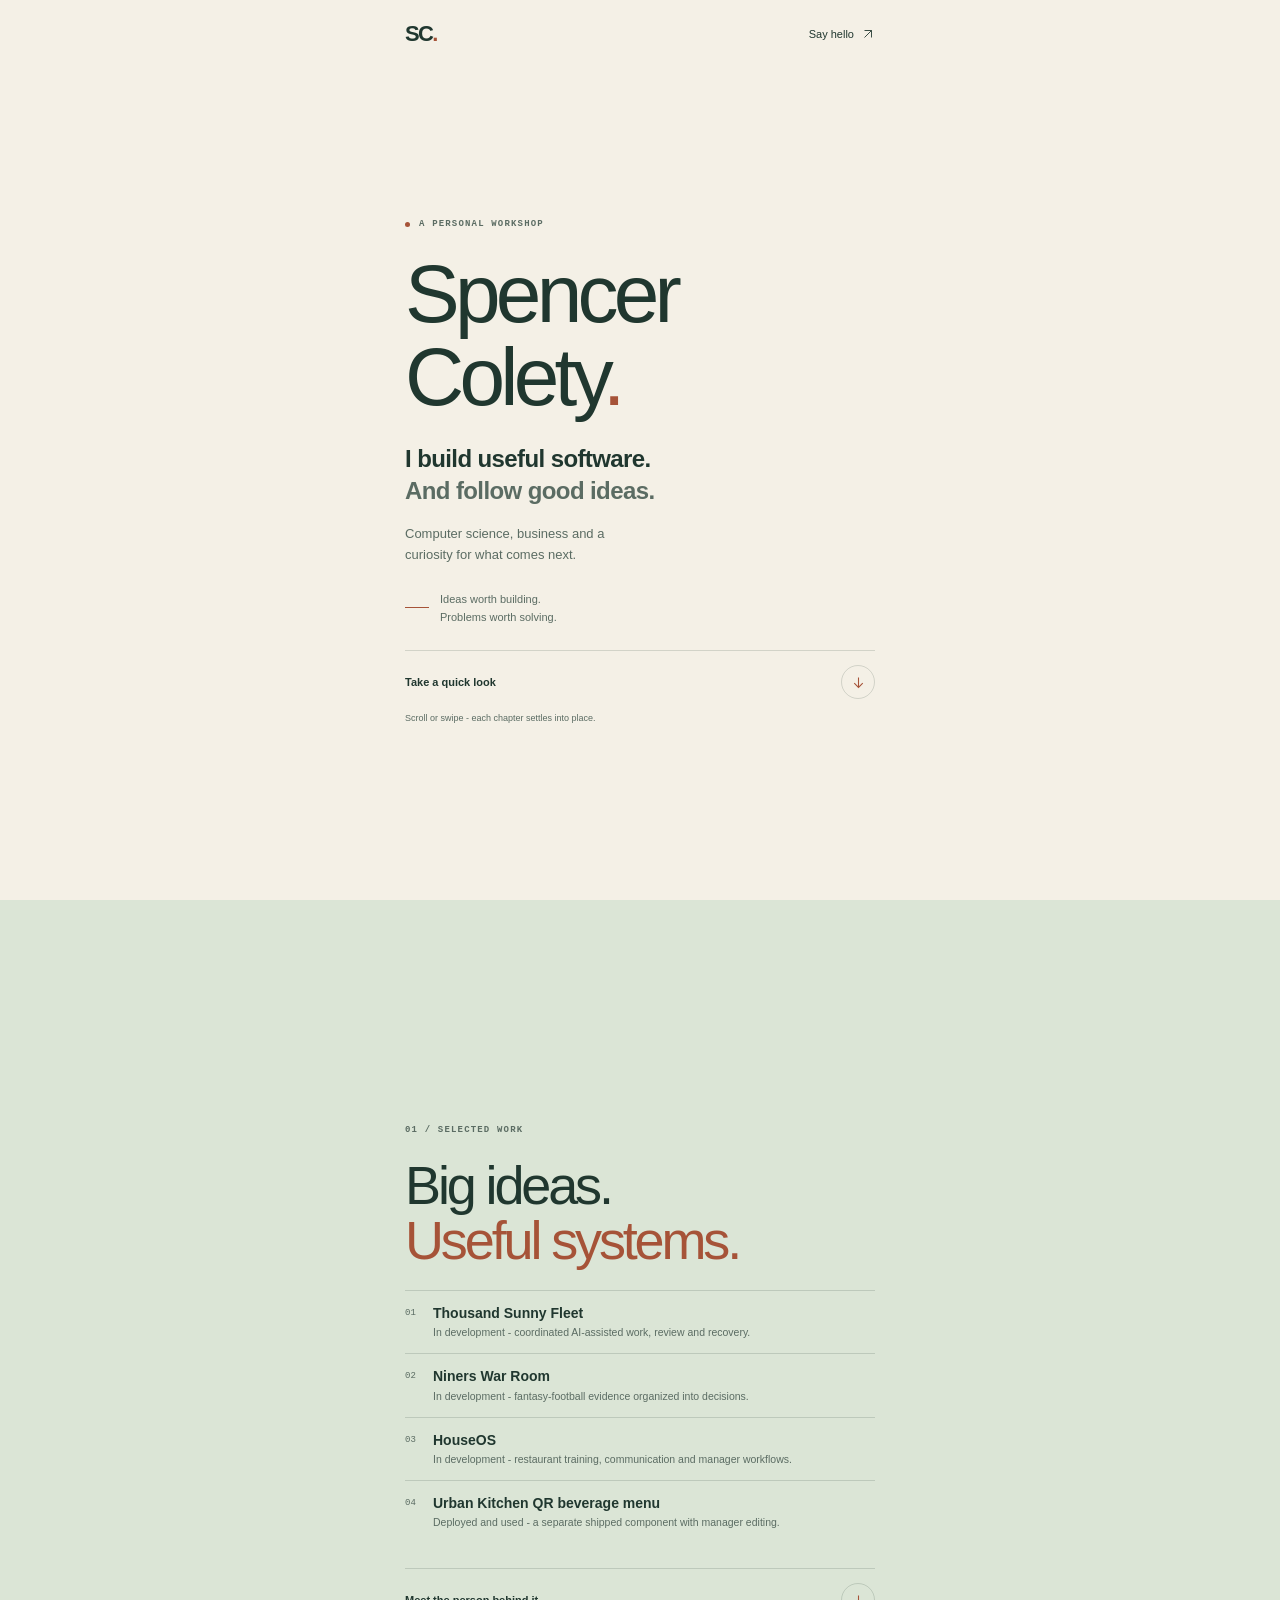
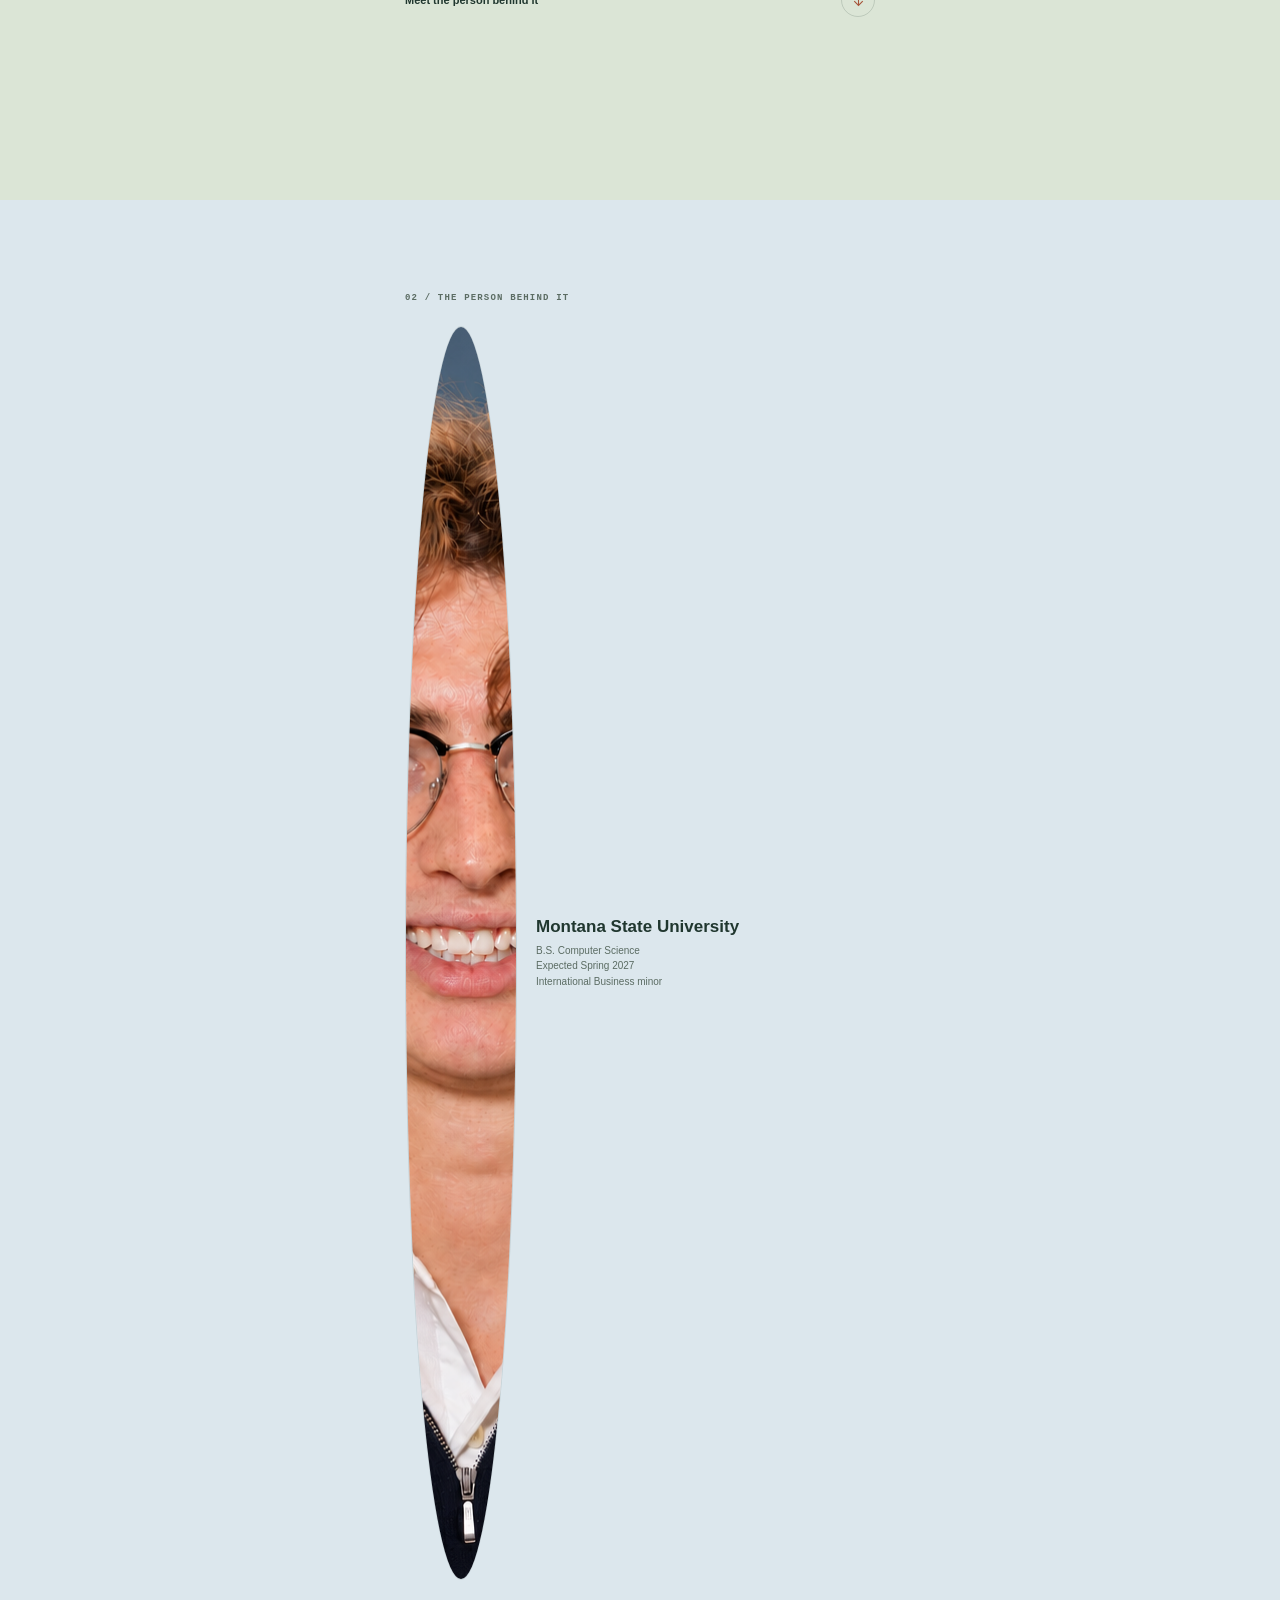
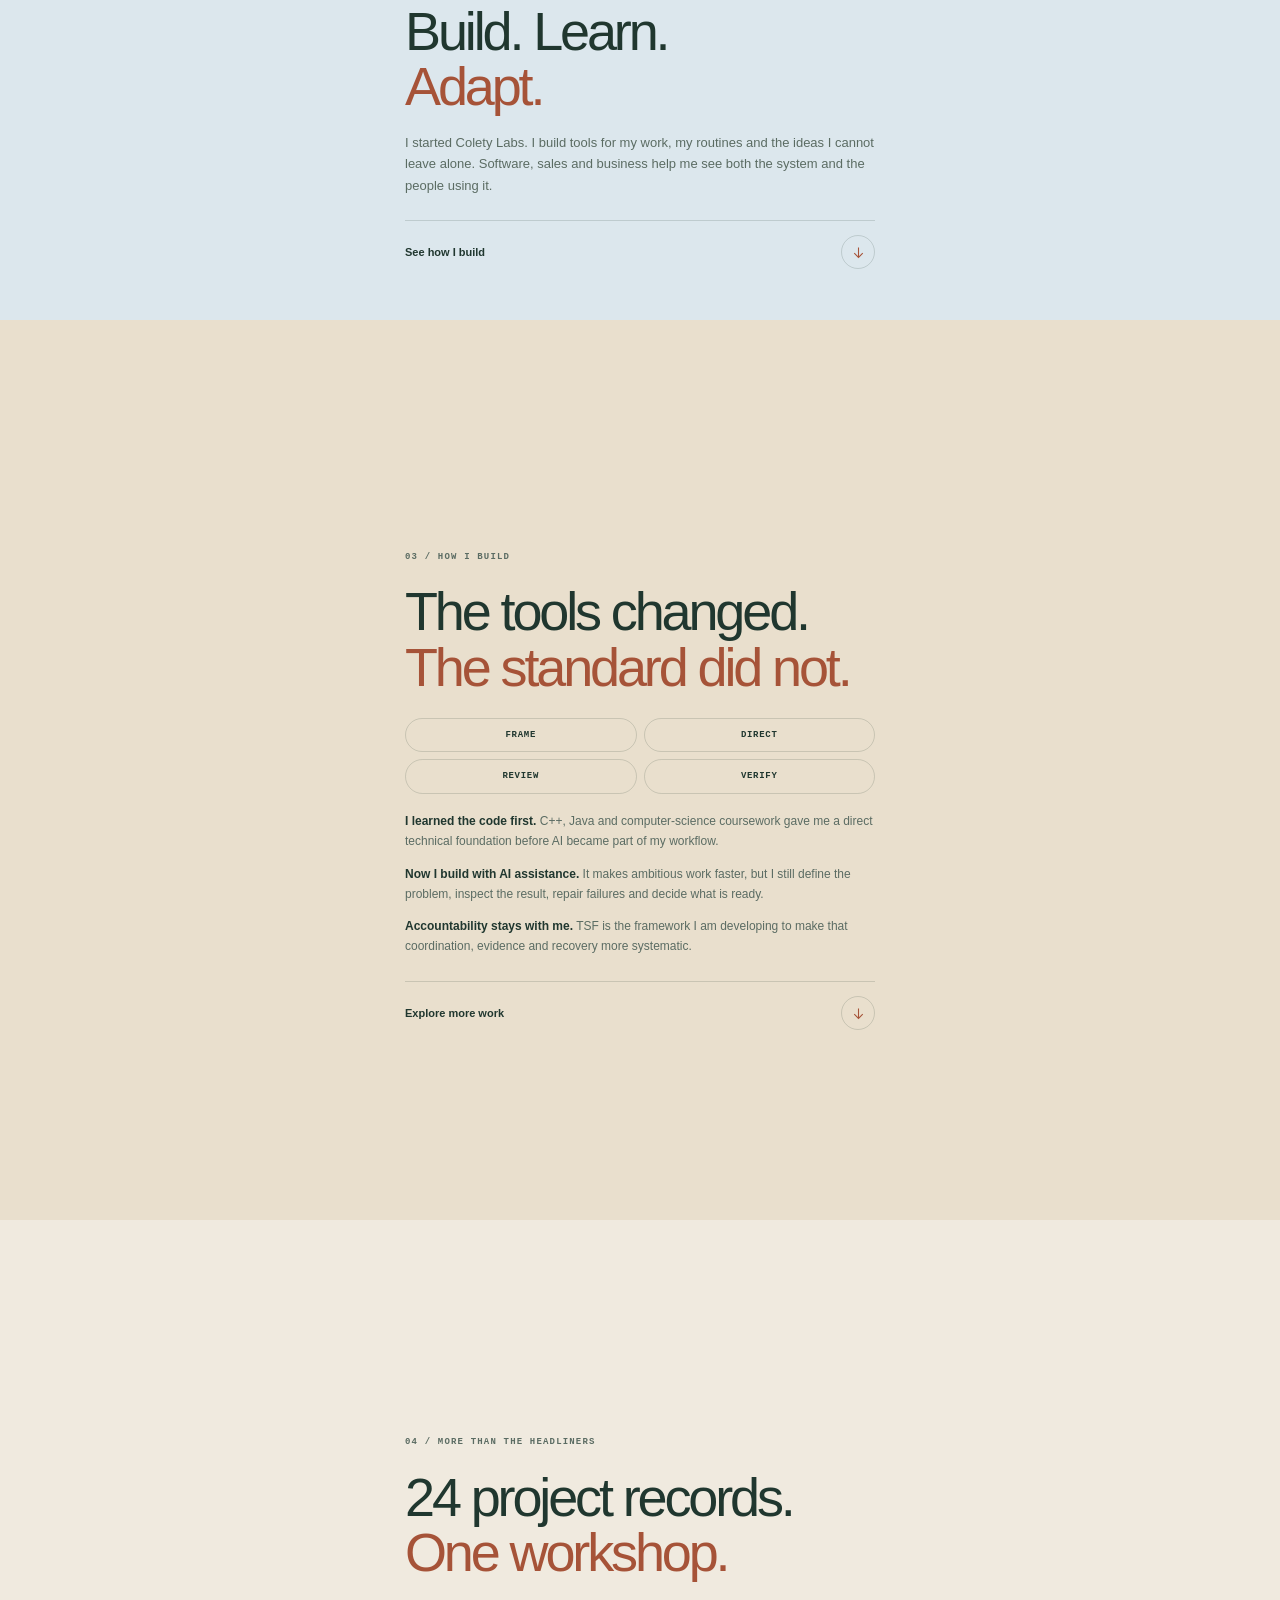
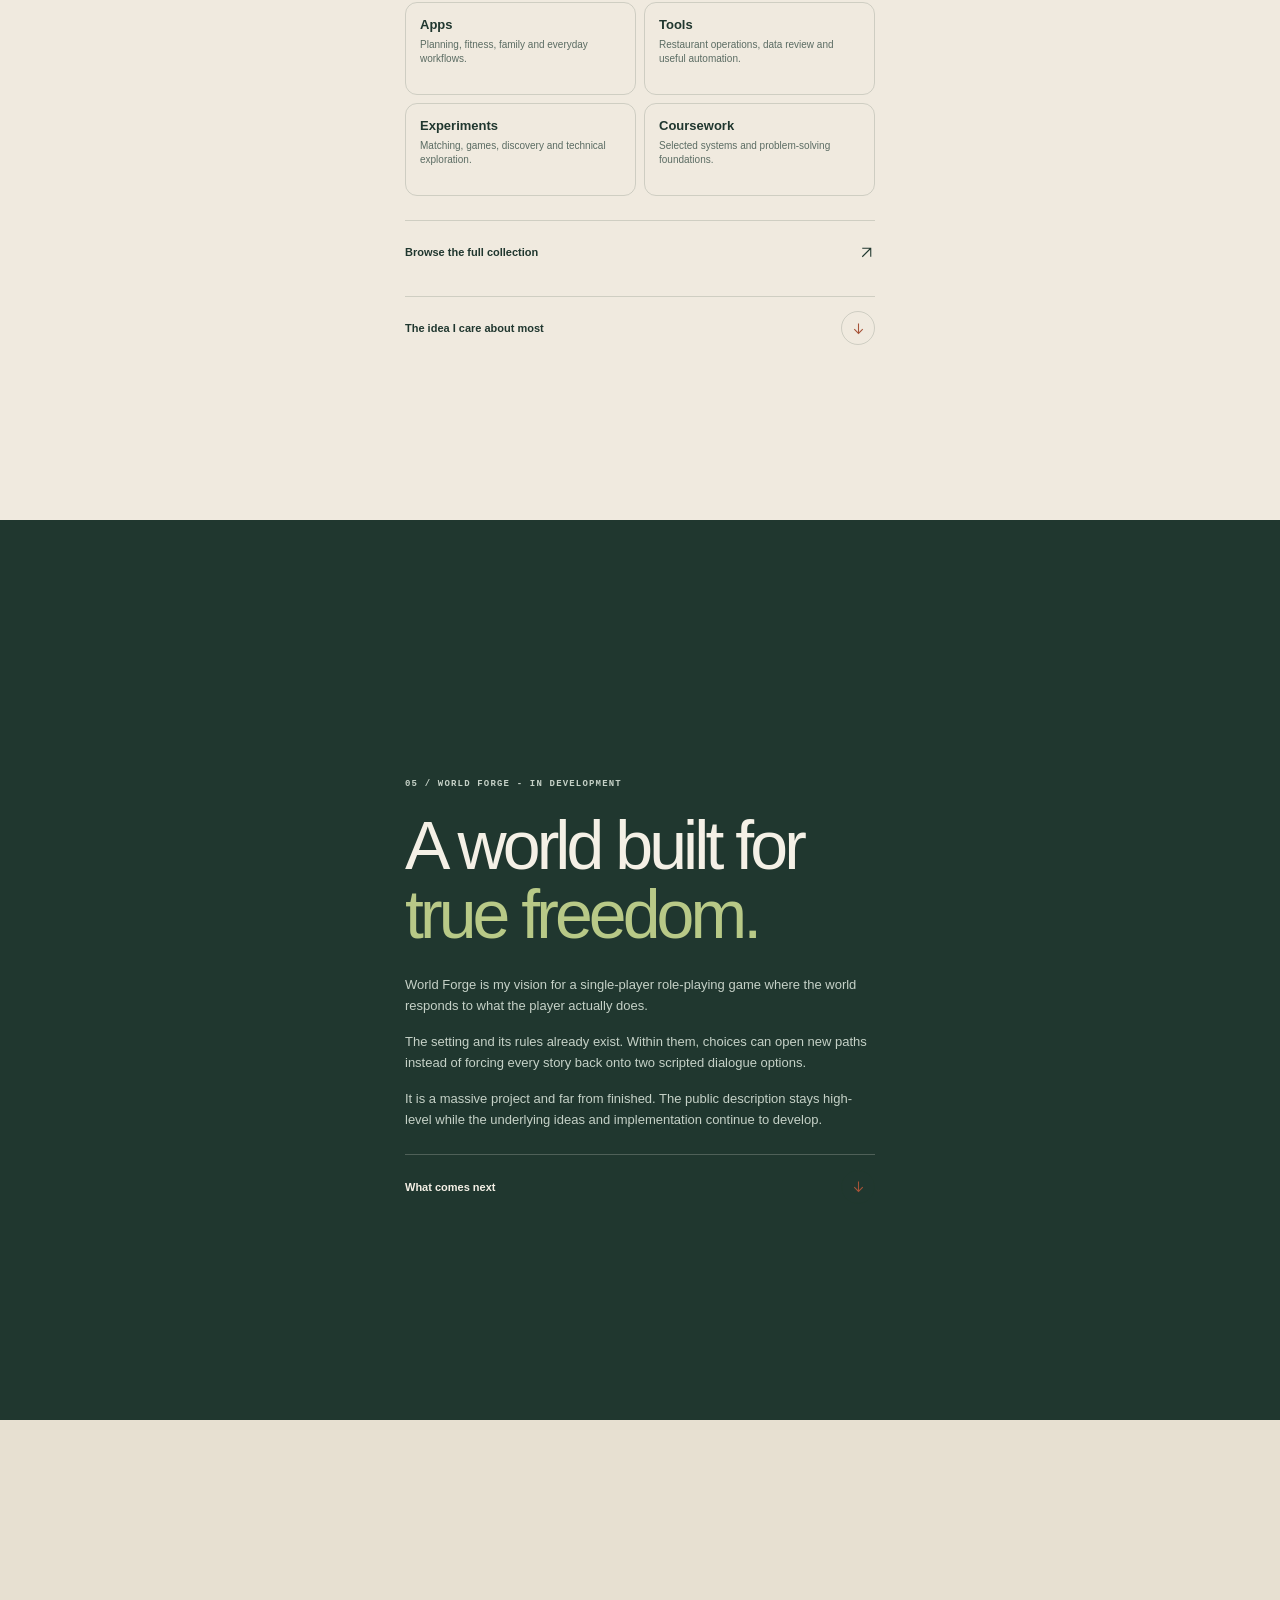
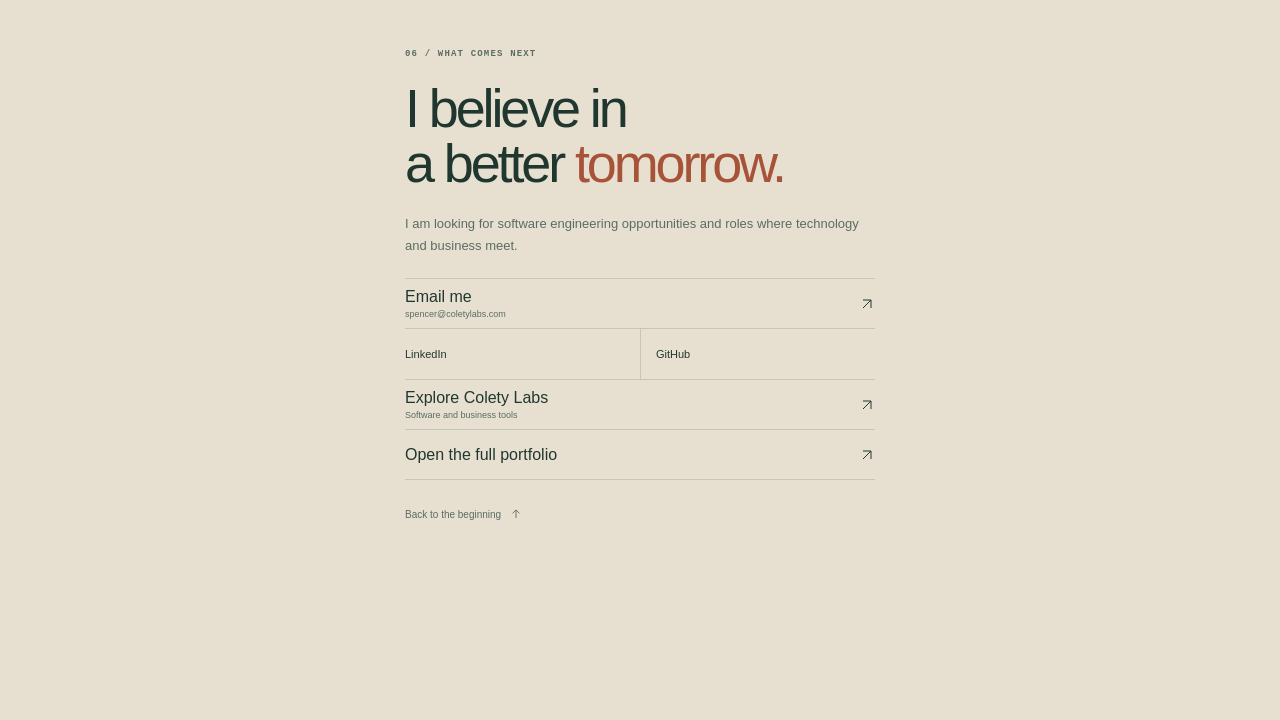
==== commit 87ae83ee: "feat: add mobile chapters and refresh card" ====
--- a/card/index.html
+++ b/card/index.html
@@ -4,262 +4,43 @@
   <meta charset="utf-8">
   <meta name="viewport" content="width=device-width,initial-scale=1,viewport-fit=cover">
   <meta name="robots" content="noindex,nofollow">
-  <meta name="description" content="Meet Spencer Colety. A short introduction to my software, systems and ideas, made for your phone.">
+  <meta name="description" content="Meet Spencer Colety through seven quick chapters about his software, projects and direction.">
   <meta name="theme-color" content="#f4f0e6">
   <link rel="canonical" href="https://spencercolety.com/card/">
-  <title>Spencer Colety | The short version</title>
-  <style>:root {
-  color-scheme: light;
-  --paper: #f4f0e6;
-  --ink: #20372f;
-  --muted: #52665c;
-  --rust: #a64d33;
-  --line: #20372f26;
-  --gutter: clamp(24px, 7.2vw, 36px);
-  --page-top: calc(96px + env(safe-area-inset-top));
-  --page-bottom: calc(112px + env(safe-area-inset-bottom));
-  font-family: Arial, Helvetica, sans-serif;
-  background: var(--paper);
-  color: var(--ink);
-  scroll-behavior: smooth;
-  scroll-snap-type: y mandatory;
-}
-* { box-sizing: border-box; }
-body { margin: 0; }
-a { color: inherit; text-decoration: none; }
-a, button { -webkit-tap-highlight-color: transparent; }
-button { font: inherit; color: inherit; }
-a:focus-visible, button:focus-visible { outline: 2px solid var(--rust); outline-offset: 5px; }
-h1, h2, p { margin: 0; }
-h1, h2 { font-weight: 500; letter-spacing: -.055em; line-height: 1.06; }
-p { font-size: 1rem; line-height: 1.6; }
-.accent { color: var(--rust); }
-.icon { display: block; flex: 0 0 auto; }
-.skip-link { position: fixed; left: 16px; top: -100px; z-index: 10; padding: 12px; background: var(--ink); color: var(--paper); }
-.skip-link:focus { top: 12px; }
-
-.site-header {
-  position: fixed; inset: 0 0 auto; z-index: 5;
-  display: flex; align-items: center; gap: 12px;
-  padding: max(10px, env(safe-area-inset-top)) var(--gutter) 8px;
-  background: var(--paper); border-bottom: 1px solid var(--line);
-}
-.wordmark { display: flex; align-items: center; min-width: 44px; min-height: 44px; font-size: 23px; font-weight: 600; letter-spacing: -.08em; }
-.wordmark span { color: var(--rust); }
-.edition { margin-right: auto; color: var(--muted); font-size: 8px; letter-spacing: .14em; line-height: 1.5; }
-.header-contact { display: flex; align-items: center; gap: 7px; min-height: 44px; font-size: 12px; white-space: nowrap; }
-.header-contact .icon { width: 15px; height: 15px; }
-.panel { display: flex; align-items: center; min-block-size: 100vh; min-block-size: 100svh; padding: var(--page-top) var(--gutter) var(--page-bottom); scroll-snap-align: start; scroll-snap-stop: always; }
-.panel-inner { width: 100%; max-width: 440px; margin: auto; }
-.eyebrow { display: flex; align-items: center; gap: 9px; margin-bottom: 22px; color: var(--muted); font-size: 9px; font-weight: 500; letter-spacing: .14em; line-height: 1.6; }
-.tiny-dot { width: 5px; height: 5px; border-radius: 50%; background: var(--rust); }
-h1 { font-size: clamp(56px, 16vw, 76px); }
-h2 { font-size: clamp(32px, 9vw, 44px); }
-.hero-statement { margin-top: 25px; font-size: clamp(19px, 5.2vw, 23px); font-weight: 500; line-height: 1.38; letter-spacing: -.025em; }
-.hero-statement span { color: var(--muted); }
-.intro-copy { max-width: 30ch; margin-top: 16px; color: var(--muted); font-size: 14px; line-height: 1.65; }
-.hero-note { display: flex; align-items: center; gap: 12px; margin-top: 25px; }
-.hero-note p { color: var(--muted); font-size: 11px; line-height: 1.55; }
-.note-line { width: 22px; border-top: 1px solid var(--rust); }
-.next-link { display: flex; align-items: center; justify-content: space-between; gap: 14px; min-height: 58px; margin-top: 25px; padding-top: 14px; border-top: 1px solid var(--line); font-size: 12px; font-weight: 500; }
-.arrow-circle { display: grid; place-items: center; width: 34px; height: 34px; flex: 0 0 auto; border: 1px solid var(--line); border-radius: 50%; color: var(--rust); }
-.arrow-circle .icon { width: 17px; height: 17px; }
-.gesture-note { margin-top: 9px; color: var(--muted); font-size: 10px; letter-spacing: .02em; }
-
-.work { background: #edf0e6; }
-.project-list { margin: 25px 0 8px; }
-.project { display: grid; grid-template-columns: 18px minmax(0, 1fr) 18px; align-items: start; gap: 10px; padding: 17px 0; border-top: 1px solid var(--line); }
-.project-number { padding-top: 4px; color: var(--muted); font-size: 9px; }
-.project strong { font-size: 15px; font-weight: 600; letter-spacing: -.015em; line-height: 1.35; }
-.project-description { display: block; margin-top: 5px; color: var(--muted); font-size: 12px; line-height: 1.55; }
-.project-arrow { padding-top: 2px; color: var(--muted); }
-.project-arrow .icon { width: 17px; height: 17px; }
-.text-link { display: flex; align-items: center; justify-content: space-between; gap: 12px; min-height: 44px; font-size: 12px; }
-.text-link .icon { width: 17px; height: 17px; }
-.work .next-link { margin-top: 16px; }
-
-.about { background: #f0ebe1; }
-.portrait-row { display: grid; grid-template-columns: 96px minmax(0, 1fr); align-items: center; gap: 20px; margin-bottom: 26px; }
-.portrait-row img { display: block; width: 96px; height: 96px; object-fit: contain; border-radius: 3px; }
-.portrait-row p { font-size: 13px; font-weight: 600; line-height: 1.4; }
-.portrait-row p span { display: block; margin-top: 8px; color: var(--muted); font-size: 11px; font-weight: 400; line-height: 1.6; }
-.about h2 { margin-bottom: 22px; }
-.about .panel-inner > p:not(.eyebrow) { max-width: 38ch; margin-top: 13px; font-size: 14px; line-height: 1.65; }
-
-.contact { background: var(--ink); color: var(--paper); }
-.contact .eyebrow { color: #c5d1b9; }
-.contact .accent { color: #d9e3af; }
-.contact-intro { margin: 23px 0; color: #d4d9ce; font-size: 14px; line-height: 1.65; }
-.contact-links { border-top: 1px solid #f4f0e640; }
-.email-link { display: flex; align-items: center; justify-content: space-between; gap: 16px; min-height: 80px; padding: 14px 0; font-size: 20px; letter-spacing: -.02em; }
-.email-link small { display: block; margin-top: 6px; color: #c5d1b9; font-size: 12px; letter-spacing: 0; overflow-wrap: anywhere; }
-.social-links { display: flex; gap: 28px; padding: 5px 0; border-top: 1px solid #f4f0e630; border-bottom: 1px solid #f4f0e630; }
-.social-links a { display: flex; align-items: center; gap: 9px; min-height: 44px; font-size: 12px; }
-.social-links .icon { width: 15px; height: 15px; }
-.studio-link { display: flex; align-items: center; justify-content: space-between; gap: 14px; padding: 23px 0; color: #c5d1b9; font-size: 11px; line-height: 1.5; }
-.studio-link strong { display: block; margin-top: 5px; color: var(--paper); font-size: 15px; font-weight: 500; }
-.full-site { border-top: 1px solid #f4f0e630; }
-.back-link { display: inline-flex; align-items: center; gap: 8px; min-height: 44px; margin-top: 4px; color: #c5d1b9; font-size: 11px; }
-.back-link .icon { width: 14px; height: 14px; }
-.contact a:focus-visible { outline-color: #d9e3af; }
-
-.bottom-bar { position: fixed; inset: auto 0 0; z-index: 5; display: flex; flex-direction: column; align-items: center; padding: 3px var(--gutter) max(5px, env(safe-area-inset-bottom)); background: var(--paper); border-top: 1px solid var(--line); }
-.section-nav { display: grid; grid-template-columns: repeat(4, 1fr); width: 100%; max-width: 440px; }
-.section-nav a { position: relative; display: flex; align-items: center; justify-content: center; min-height: 44px; color: var(--muted); font-size: 11px; }
-.section-nav a[aria-current] { color: var(--ink); font-weight: 600; }
-.section-nav a[aria-current]::before { position: absolute; bottom: 2px; width: 14px; height: 2px; background: var(--rust); content: ''; }
-#scroll-mode { min-height: 32px; padding: 7px 18px; border: 0; background: none; color: var(--muted); font-size: 10px; line-height: 1.4; cursor: pointer; }
-#scroll-mode[hidden] { display: none; }
-html[data-scroll=free] { scroll-snap-type: none; }
-.panel:target { scroll-margin-top: 0; }
-@media (hover: hover) {
-  .text-link:hover, .header-contact:hover { text-decoration: underline; text-underline-offset: 4px; }
-  .project:hover strong { color: var(--rust); }
-  #scroll-mode:hover { text-decoration: underline; text-underline-offset: 3px; }
-}
-@media (min-width: 700px) {
-  :root { --page-top: calc(110px + env(safe-area-inset-top)); --page-bottom: calc(120px + env(safe-area-inset-bottom)); }
-  .site-header { padding-left: calc((100% - 440px) / 2); padding-right: calc((100% - 440px) / 2); }
-  .edition { font-size: 9px; }
-  .portrait-row { grid-template-columns: 112px minmax(0, 1fr); }
-  .portrait-row img { width: 112px; height: 112px; }
-}
-@media (max-width: 359px) {
-  :root { --gutter: 22px; }
-  .site-header { gap: 8px; }
-  .edition { font-size: 7px; letter-spacing: .1em; }
-  .header-contact { font-size: 11px; }
-  .portrait-row { grid-template-columns: 82px minmax(0, 1fr); gap: 16px; }
-  .portrait-row img { width: 82px; height: 82px; }
-  .portrait-row p { font-size: 12px; }
-  .portrait-row p span { font-size: 10px; }
-}
-@media (max-height: 600px) {
-  :root { --page-top: calc(84px + env(safe-area-inset-top)); --page-bottom: calc(104px + env(safe-area-inset-bottom)); scroll-snap-type: y proximity; }
-  .panel-inner { margin-top: 0; margin-bottom: 0; }
-  .hero-note { margin-top: 20px; }
-  .gesture-note { display: none; }
-}
-@media (prefers-reduced-motion: reduce) {
-  :root { scroll-behavior: auto; scroll-snap-type: none; }
-  .gesture-note { display: none; }
-  html[data-motion-override=true][data-scroll=snap] { scroll-snap-type: y mandatory; }
-}
-@media (prefers-reduced-motion: reduce) and (max-height: 600px) {
-  html[data-motion-override=true][data-scroll=snap] { scroll-snap-type: y proximity; }
-}
-@media (forced-colors: active) {
-  .panel, .site-header, .bottom-bar { background: Canvas; color: CanvasText; }
-  .accent, .eyebrow, .contact .accent, .contact-intro, .contact .eyebrow, .email-link small, .back-link, .studio-link, .studio-link strong, .arrow-circle, .section-nav a { color: CanvasText; }
-  .section-nav a[aria-current]::before { background: CanvasText; }
-}
-</style>
+  <title>Spencer Colety | A quick introduction</title>
+  <style>
+    :root{color-scheme:light;--paper:#f4f0e6;--ink:#20372f;--muted:#5b6c63;--rust:#a65338;--blue:#dce7ed;--green:#dbe5d6;--sand:#e9dfcd;--line:#20372f29;--gutter:clamp(24px,7vw,38px);font-family:Arial,Helvetica,sans-serif;background:var(--paper);color:var(--ink);scroll-behavior:smooth;scroll-snap-type:y mandatory}
+    *{box-sizing:border-box}body{margin:0}a{color:inherit;text-decoration:none}a,button{-webkit-tap-highlight-color:transparent}a:focus-visible{outline:2px solid var(--rust);outline-offset:5px}h1,h2,p{margin:0}h1,h2{font-weight:500;letter-spacing:-.058em;line-height:1.02}p{line-height:1.65}.skip-link{position:fixed;top:-100px;left:16px;z-index:20;padding:11px 14px;background:var(--ink);color:var(--paper)}.skip-link:focus{top:12px}
+    .site-header{position:fixed;inset:0 0 auto;z-index:10;display:flex;align-items:center;justify-content:space-between;padding:max(12px,env(safe-area-inset-top)) var(--gutter) 8px;pointer-events:none}.site-header a{display:flex;align-items:center;min-height:44px;pointer-events:auto}.wordmark{font-size:22px;font-weight:700;letter-spacing:-.075em}.wordmark span{color:var(--rust)}.header-contact{gap:7px;font-size:11px}.header-contact svg{width:14px;height:14px}
+    .panel{display:flex;align-items:center;min-height:100vh;min-height:100svh;padding:calc(84px + env(safe-area-inset-top)) var(--gutter) calc(42px + env(safe-area-inset-bottom));scroll-snap-align:start;scroll-snap-stop:always}.panel-inner{width:100%;max-width:470px;margin:auto}.eyebrow{display:flex;align-items:center;gap:9px;margin-bottom:20px;color:var(--muted);font:600 9px/1.5 ui-monospace,monospace;letter-spacing:.13em;text-transform:uppercase}.tiny-dot{width:5px;height:5px;border-radius:50%;background:var(--rust)}.accent{color:var(--rust)}h1{font-size:clamp(58px,17vw,82px)}h2{font-size:clamp(38px,11vw,54px)}
+    .hero-statement{margin-top:24px;font-size:clamp(18px,5.2vw,24px);font-weight:600;line-height:1.35;letter-spacing:-.025em}.hero-statement span{color:var(--muted)}.intro-copy{max-width:32ch;margin-top:15px;color:var(--muted);font-size:13px}.hero-note{display:flex;align-items:center;gap:11px;margin-top:24px;color:var(--muted);font-size:11px}.note-line{width:24px;border-top:1px solid var(--rust)}.next-link,.text-link{display:flex;align-items:center;justify-content:space-between;gap:16px;min-height:52px;margin-top:24px;padding-top:12px;border-top:1px solid var(--line);font-size:11px;font-weight:700}.arrow-circle{display:grid;place-items:center;width:34px;height:34px;flex:0 0 auto;border:1px solid var(--line);border-radius:50%;color:var(--rust)}.arrow-circle svg,.text-link svg{width:17px;height:17px}.gesture-note{margin-top:9px;color:var(--muted);font-size:9px}
+    .work{background:var(--green)}.project-list{margin-top:22px}.project{display:grid;grid-template-columns:18px minmax(0,1fr);gap:10px;padding:13px 0;border-top:1px solid var(--line)}.project-number{padding-top:3px;color:var(--muted);font:9px/1.4 ui-monospace,monospace}.project strong{display:block;font-size:14px;line-height:1.3}.project small{display:block;margin-top:3px;color:var(--muted);font-size:10.5px;line-height:1.45}
+    .person{background:var(--blue)}.portrait-row{display:grid;grid-template-columns:112px minmax(0,1fr);gap:19px;align-items:center;margin-bottom:24px}.portrait-row img{width:112px;aspect-ratio:1;border-radius:50%;object-fit:cover;object-position:50% 38%;border:1px solid #20372f1f}.portrait-row strong{display:block;font-size:17px;line-height:1.25}.portrait-row span{display:block;margin-top:6px;color:var(--muted);font-size:10px;line-height:1.55}.person-copy{margin-top:18px;color:var(--muted);font-size:13px}
+    .build{background:var(--sand)}.build-flow{display:grid;grid-template-columns:repeat(2,1fr);gap:7px;margin:23px 0 18px}.build-flow span{padding:11px 7px;border:1px solid var(--line);border-radius:24px;text-align:center;font:700 9px/1.2 ui-monospace,monospace;letter-spacing:.08em;text-transform:uppercase}.build-copy{display:grid;gap:13px;color:var(--muted);font-size:12px}.build-copy strong{color:var(--ink)}
+    .more{background:#f0eadf}.category-grid{display:grid;grid-template-columns:repeat(2,1fr);gap:8px;margin-top:22px}.category{min-height:93px;padding:14px;border:1px solid var(--line);border-radius:12px}.category strong{display:block;font-size:13px}.category small{display:block;margin-top:6px;color:var(--muted);font-size:10px;line-height:1.45}
+    .world{background:#20372f;color:#f4f0e6}.world .eyebrow,.world-copy{color:#c5d1c7}.world .accent{color:#b8c987}.world h2{font-size:clamp(48px,14vw,68px)}.world-copy{display:grid;gap:14px;margin-top:24px;font-size:13px}.world .next-link{border-color:#f4f0e638}
+    .future{background:#e7e0d1}.future-intro{margin-top:22px;color:var(--muted);font-size:13px}.contact-links{margin-top:22px;border-top:1px solid var(--line)}.contact-links>a{display:flex;align-items:center;justify-content:space-between;gap:12px;min-height:50px;border-bottom:1px solid var(--line)}.contact-links>a svg{width:16px;height:16px}.contact-links small{display:block;margin-top:3px;color:var(--muted);font-size:9px}.social-links{display:grid;grid-template-columns:1fr 1fr;border-bottom:1px solid var(--line)}.social-links a{display:flex;align-items:center;min-height:50px;font-size:11px}.social-links a:last-child{border-left:1px solid var(--line);padding-left:15px}.back-link{display:inline-flex;align-items:center;gap:8px;min-height:44px;margin-top:12px;color:var(--muted);font-size:10px}.back-link svg{width:14px;height:14px}
+    @media(hover:hover){a:hover{text-decoration:underline;text-underline-offset:4px}.next-link:hover,.text-link:hover{text-decoration:none;color:var(--rust)}}
+    @media(min-width:700px){.site-header{padding-left:calc((100% - 470px)/2);padding-right:calc((100% - 470px)/2)}.panel{padding-top:92px;padding-bottom:48px}}
+    @media(max-height:700px){.panel{align-items:flex-start;padding-top:78px;padding-bottom:32px}.panel-inner{margin-top:0}h1{font-size:54px}h2{font-size:38px}.project{padding:9px 0}.gesture-note{display:none}}
+    @media(max-width:359px){:root{--gutter:21px}.portrait-row{grid-template-columns:92px minmax(0,1fr);gap:15px}.portrait-row img{width:92px}.category{min-height:82px;padding:12px}}
+    @media(prefers-reduced-motion:reduce){:root{scroll-behavior:auto;scroll-snap-type:none}.gesture-note{display:none}}
+    @media(forced-colors:active){.panel{background:Canvas;color:CanvasText}.eyebrow,.intro-copy,.hero-note,.project small,.person-copy,.build-copy,.category small,.world .eyebrow,.world-copy,.future-intro{color:CanvasText}}
+  </style>
 </head>
 <body>
   <a class="skip-link" href="#hello">Skip to content</a>
-  <header class="site-header">
-    <a class="wordmark" href="#hello" aria-label="Spencer Colety, beginning">SC<span aria-hidden="true">.</span></a>
-    <span class="edition">THE SHORT VERSION</span>
-    <a class="header-contact" href="#contact">Say hello <span aria-hidden="true"><svg class="icon " viewBox="0 0 24 24" width="20" height="20" fill="none" stroke="currentColor" stroke-width="1.5" stroke-linecap="round" stroke-linejoin="round" aria-hidden="true" focusable="false"><path d="M6 18 18 6M6 6h12v12"/></svg></span></a>
-  </header>
-
+  <header class="site-header"><a class="wordmark" href="#hello" aria-label="Spencer Colety, beginning">SC<span aria-hidden="true">.</span></a><a class="header-contact" href="#contact">Say hello <svg viewBox="0 0 24 24" fill="none" stroke="currentColor" stroke-width="1.5" aria-hidden="true"><path d="M6 18 18 6M6 6h12v12"/></svg></a></header>
   <main>
-    <section class="panel hello" id="hello" aria-labelledby="hello-title">
-      <div class="panel-inner">
-        <p class="eyebrow"><span class="tiny-dot" aria-hidden="true"></span> A PERSONAL WORKSHOP</p>
-        <h1 id="hello-title">Spencer<br>Colety<span class="accent">.</span></h1>
-        <p class="hero-statement">I build useful software.<br><span>And follow good ideas.</span></p>
-        <p class="intro-copy">Computer science, business and a curiosity for what comes next.</p>
-        <div class="hero-note"><span class="note-line" aria-hidden="true"></span><p>Ideas worth building.<br>Problems worth solving.</p></div>
-        <a class="next-link" href="#work"><span>Take a quick look</span><span class="arrow-circle" aria-hidden="true"><svg class="icon " viewBox="0 0 24 24" width="20" height="20" fill="none" stroke="currentColor" stroke-width="1.5" stroke-linecap="round" stroke-linejoin="round" aria-hidden="true" focusable="false"><path d="M12 5v14M6 13l6 6 6-6"/></svg></span></a>
-        <p class="gesture-note">Swipe up to turn the page</p>
-      </div>
-    </section>
-
-    <section class="panel work" id="work" aria-labelledby="work-title">
-      <div class="panel-inner">
-        <p class="eyebrow">01 / SELECTED WORK</p>
-        <h2 id="work-title">Different problems.<br>Something worth<br><span class="accent">building.</span></h2>
-        <div class="project-list">
-          <a class="project" href="https://spencercolety.com/#play-tsf"><span class="project-number">01</span><span><strong>Thousand Sunny Fleet</strong><span class="project-description">Coordinating AI-assisted coding, review and recovery.</span></span><span class="project-arrow" aria-hidden="true"><svg class="icon " viewBox="0 0 24 24" width="20" height="20" fill="none" stroke="currentColor" stroke-width="1.5" stroke-linecap="round" stroke-linejoin="round" aria-hidden="true" focusable="false"><path d="M6 18 18 6M6 6h12v12"/></svg></span></a>
-          <a class="project" href="https://spencercolety.com/#play-nwr"><span class="project-number">02</span><span><strong>Niners War Room</strong><span class="project-description">Player data, league rules and fantasy decisions.</span></span><span class="project-arrow" aria-hidden="true"><svg class="icon " viewBox="0 0 24 24" width="20" height="20" fill="none" stroke="currentColor" stroke-width="1.5" stroke-linecap="round" stroke-linejoin="round" aria-hidden="true" focusable="false"><path d="M6 18 18 6M6 6h12v12"/></svg></span></a>
-          <a class="project" href="https://spencercolety.com/#play-houseos"><span class="project-number">03</span><span><strong>HouseOS</strong><span class="project-description">Training, shift notes and answers during service.</span></span><span class="project-arrow" aria-hidden="true"><svg class="icon " viewBox="0 0 24 24" width="20" height="20" fill="none" stroke="currentColor" stroke-width="1.5" stroke-linecap="round" stroke-linejoin="round" aria-hidden="true" focusable="false"><path d="M6 18 18 6M6 6h12v12"/></svg></span></a>
-        </div>
-        <a class="text-link" href="https://spencercolety.com/#collection">All projects &amp; playable demos <span aria-hidden="true"><svg class="icon " viewBox="0 0 24 24" width="20" height="20" fill="none" stroke="currentColor" stroke-width="1.5" stroke-linecap="round" stroke-linejoin="round" aria-hidden="true" focusable="false"><path d="M6 18 18 6M6 6h12v12"/></svg></span></a>
-        <a class="next-link" href="#about"><span>Meet the person</span><span class="arrow-circle" aria-hidden="true"><svg class="icon " viewBox="0 0 24 24" width="20" height="20" fill="none" stroke="currentColor" stroke-width="1.5" stroke-linecap="round" stroke-linejoin="round" aria-hidden="true" focusable="false"><path d="M12 5v14M6 13l6 6 6-6"/></svg></span></a>
-      </div>
-    </section>
-
-    <section class="panel about" id="about" aria-labelledby="about-title">
-      <div class="panel-inner">
-        <p class="eyebrow">02 / THE PERSON BEHIND IT</p>
-        <div class="portrait-row"><img src="[data-uri]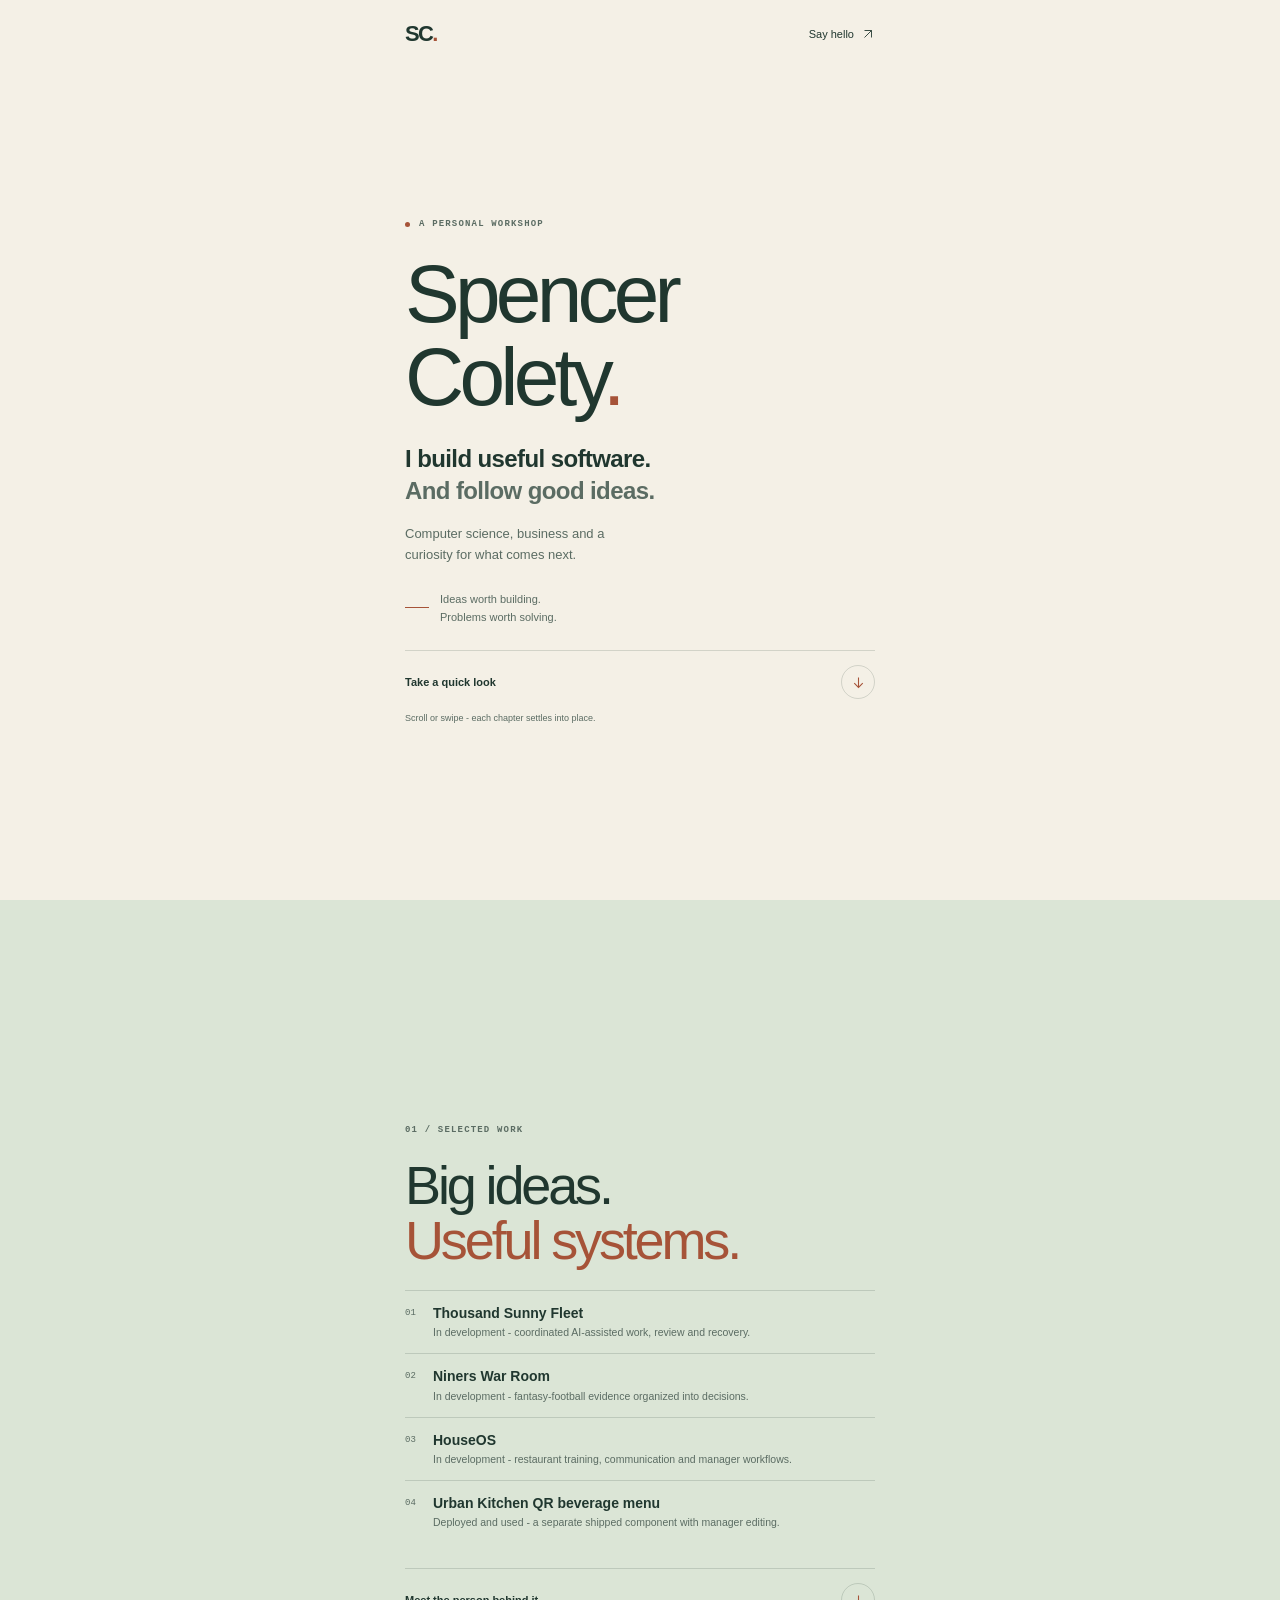
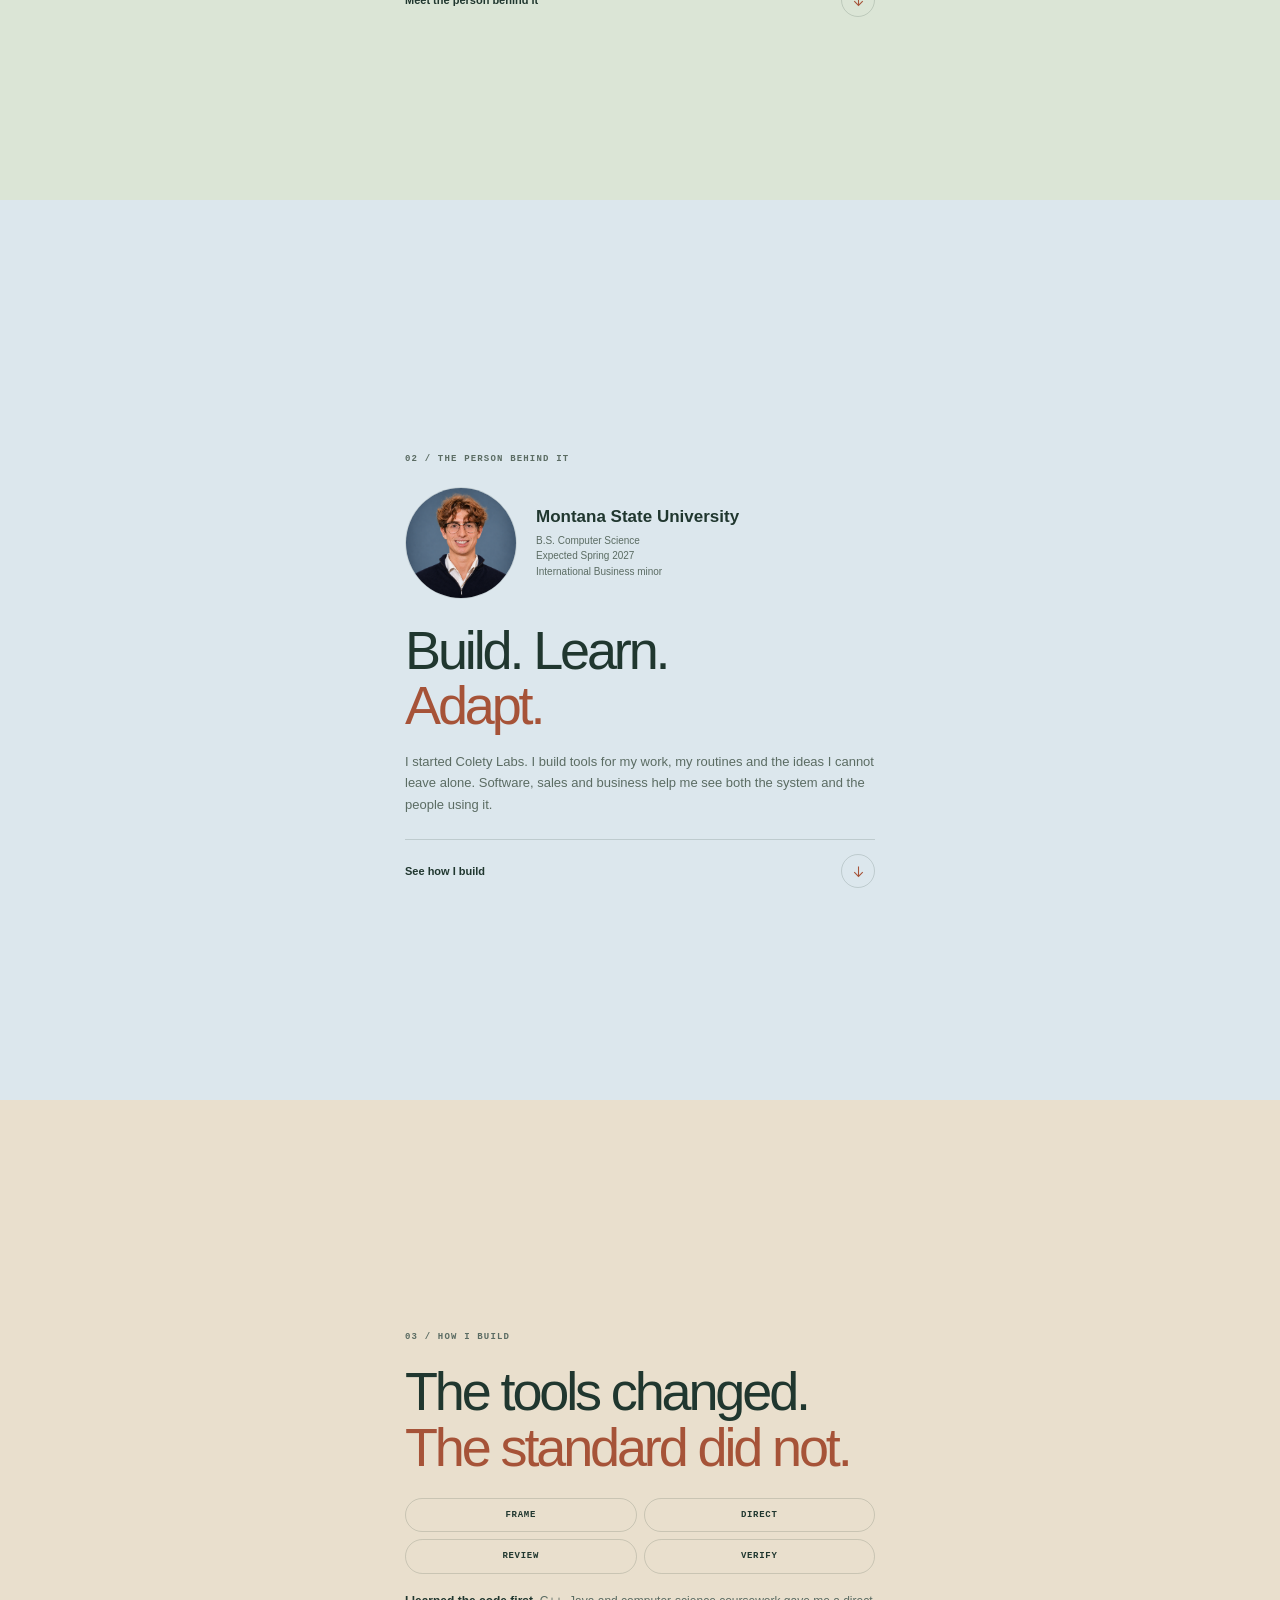
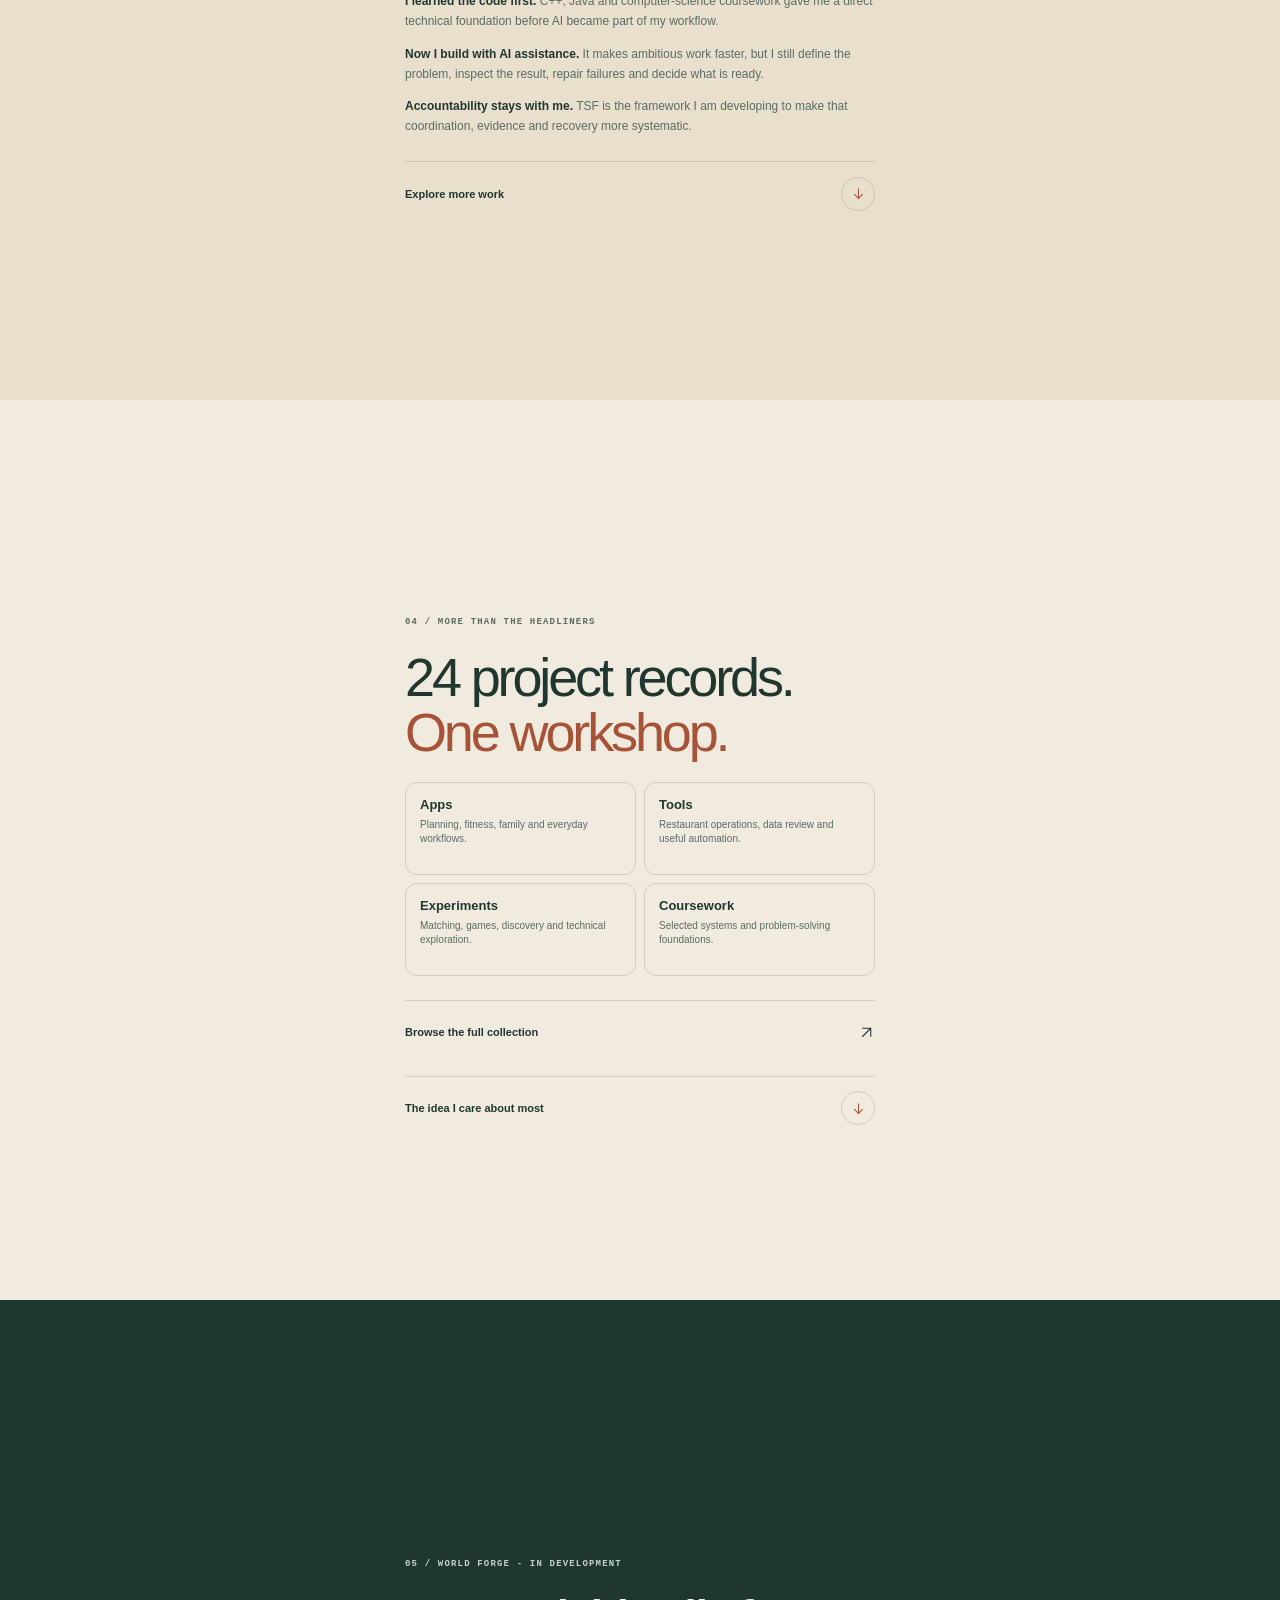
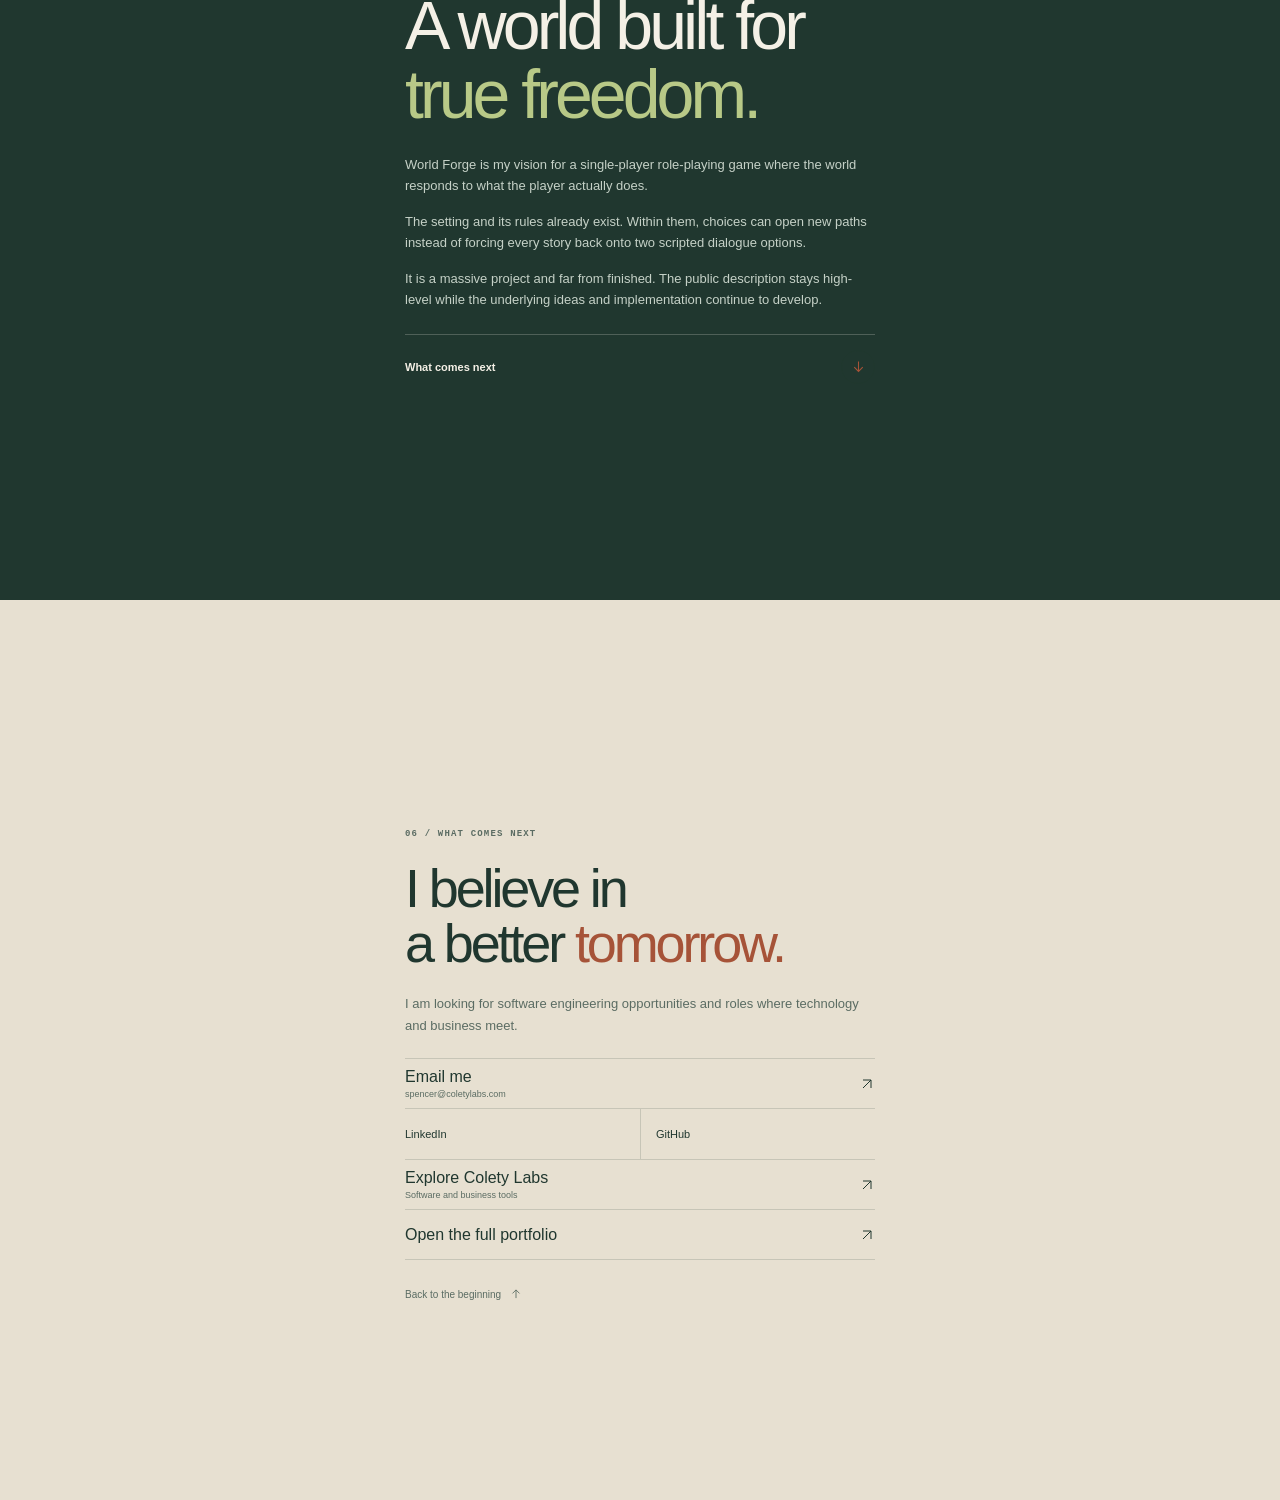
==== commit 203323e9: "fix: keep card portrait square on phones" ====
--- a/card/index.html
+++ b/card/index.html
@@ -15,7 +15,7 @@
     .panel{display:flex;align-items:center;min-height:100vh;min-height:100svh;padding:calc(84px + env(safe-area-inset-top)) var(--gutter) calc(42px + env(safe-area-inset-bottom));scroll-snap-align:start;scroll-snap-stop:always}.panel-inner{width:100%;max-width:470px;margin:auto}.eyebrow{display:flex;align-items:center;gap:9px;margin-bottom:20px;color:var(--muted);font:600 9px/1.5 ui-monospace,monospace;letter-spacing:.13em;text-transform:uppercase}.tiny-dot{width:5px;height:5px;border-radius:50%;background:var(--rust)}.accent{color:var(--rust)}h1{font-size:clamp(58px,17vw,82px)}h2{font-size:clamp(38px,11vw,54px)}
     .hero-statement{margin-top:24px;font-size:clamp(18px,5.2vw,24px);font-weight:600;line-height:1.35;letter-spacing:-.025em}.hero-statement span{color:var(--muted)}.intro-copy{max-width:32ch;margin-top:15px;color:var(--muted);font-size:13px}.hero-note{display:flex;align-items:center;gap:11px;margin-top:24px;color:var(--muted);font-size:11px}.note-line{width:24px;border-top:1px solid var(--rust)}.next-link,.text-link{display:flex;align-items:center;justify-content:space-between;gap:16px;min-height:52px;margin-top:24px;padding-top:12px;border-top:1px solid var(--line);font-size:11px;font-weight:700}.arrow-circle{display:grid;place-items:center;width:34px;height:34px;flex:0 0 auto;border:1px solid var(--line);border-radius:50%;color:var(--rust)}.arrow-circle svg,.text-link svg{width:17px;height:17px}.gesture-note{margin-top:9px;color:var(--muted);font-size:9px}
     .work{background:var(--green)}.project-list{margin-top:22px}.project{display:grid;grid-template-columns:18px minmax(0,1fr);gap:10px;padding:13px 0;border-top:1px solid var(--line)}.project-number{padding-top:3px;color:var(--muted);font:9px/1.4 ui-monospace,monospace}.project strong{display:block;font-size:14px;line-height:1.3}.project small{display:block;margin-top:3px;color:var(--muted);font-size:10.5px;line-height:1.45}
-    .person{background:var(--blue)}.portrait-row{display:grid;grid-template-columns:112px minmax(0,1fr);gap:19px;align-items:center;margin-bottom:24px}.portrait-row img{width:112px;aspect-ratio:1;border-radius:50%;object-fit:cover;object-position:50% 38%;border:1px solid #20372f1f}.portrait-row strong{display:block;font-size:17px;line-height:1.25}.portrait-row span{display:block;margin-top:6px;color:var(--muted);font-size:10px;line-height:1.55}.person-copy{margin-top:18px;color:var(--muted);font-size:13px}
+    .person{background:var(--blue)}.portrait-row{display:grid;grid-template-columns:112px minmax(0,1fr);gap:19px;align-items:center;margin-bottom:24px}.portrait-row img{width:112px;height:112px;aspect-ratio:1;border-radius:50%;object-fit:cover;object-position:50% 38%;border:1px solid #20372f1f}.portrait-row strong{display:block;font-size:17px;line-height:1.25}.portrait-row span{display:block;margin-top:6px;color:var(--muted);font-size:10px;line-height:1.55}.person-copy{margin-top:18px;color:var(--muted);font-size:13px}
     .build{background:var(--sand)}.build-flow{display:grid;grid-template-columns:repeat(2,1fr);gap:7px;margin:23px 0 18px}.build-flow span{padding:11px 7px;border:1px solid var(--line);border-radius:24px;text-align:center;font:700 9px/1.2 ui-monospace,monospace;letter-spacing:.08em;text-transform:uppercase}.build-copy{display:grid;gap:13px;color:var(--muted);font-size:12px}.build-copy strong{color:var(--ink)}
     .more{background:#f0eadf}.category-grid{display:grid;grid-template-columns:repeat(2,1fr);gap:8px;margin-top:22px}.category{min-height:93px;padding:14px;border:1px solid var(--line);border-radius:12px}.category strong{display:block;font-size:13px}.category small{display:block;margin-top:6px;color:var(--muted);font-size:10px;line-height:1.45}
     .world{background:#20372f;color:#f4f0e6}.world .eyebrow,.world-copy{color:#c5d1c7}.world .accent{color:#b8c987}.world h2{font-size:clamp(48px,14vw,68px)}.world-copy{display:grid;gap:14px;margin-top:24px;font-size:13px}.world .next-link{border-color:#f4f0e638}
@@ -23,7 +23,7 @@
     @media(hover:hover){a:hover{text-decoration:underline;text-underline-offset:4px}.next-link:hover,.text-link:hover{text-decoration:none;color:var(--rust)}}
     @media(min-width:700px){.site-header{padding-left:calc((100% - 470px)/2);padding-right:calc((100% - 470px)/2)}.panel{padding-top:92px;padding-bottom:48px}}
     @media(max-height:700px){.panel{align-items:flex-start;padding-top:78px;padding-bottom:32px}.panel-inner{margin-top:0}h1{font-size:54px}h2{font-size:38px}.project{padding:9px 0}.gesture-note{display:none}}
-    @media(max-width:359px){:root{--gutter:21px}.portrait-row{grid-template-columns:92px minmax(0,1fr);gap:15px}.portrait-row img{width:92px}.category{min-height:82px;padding:12px}}
+    @media(max-width:359px){:root{--gutter:21px}.portrait-row{grid-template-columns:92px minmax(0,1fr);gap:15px}.portrait-row img{width:92px;height:92px}.category{min-height:82px;padding:12px}}
     @media(prefers-reduced-motion:reduce){:root{scroll-behavior:auto;scroll-snap-type:none}.gesture-note{display:none}}
     @media(forced-colors:active){.panel{background:Canvas;color:CanvasText}.eyebrow,.intro-copy,.hero-note,.project small,.person-copy,.build-copy,.category small,.world .eyebrow,.world-copy,.future-intro{color:CanvasText}}
   </style>
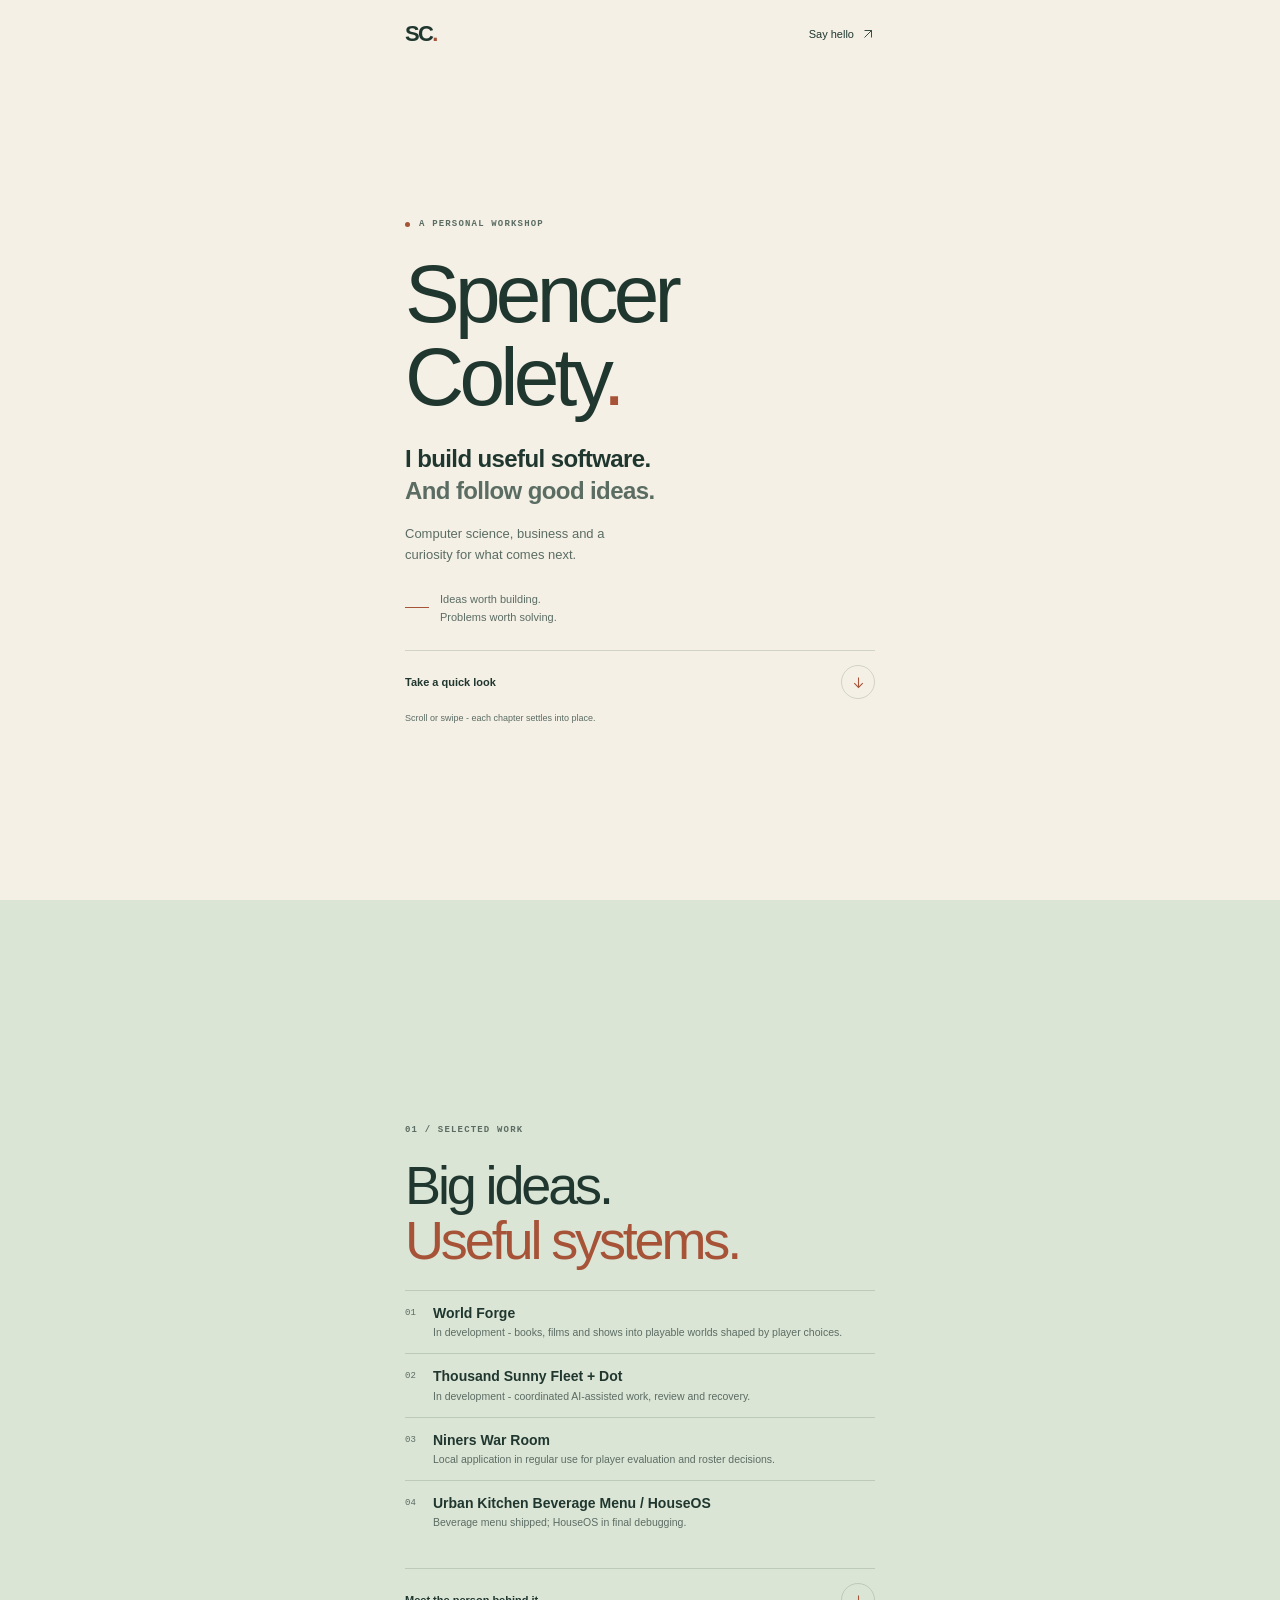
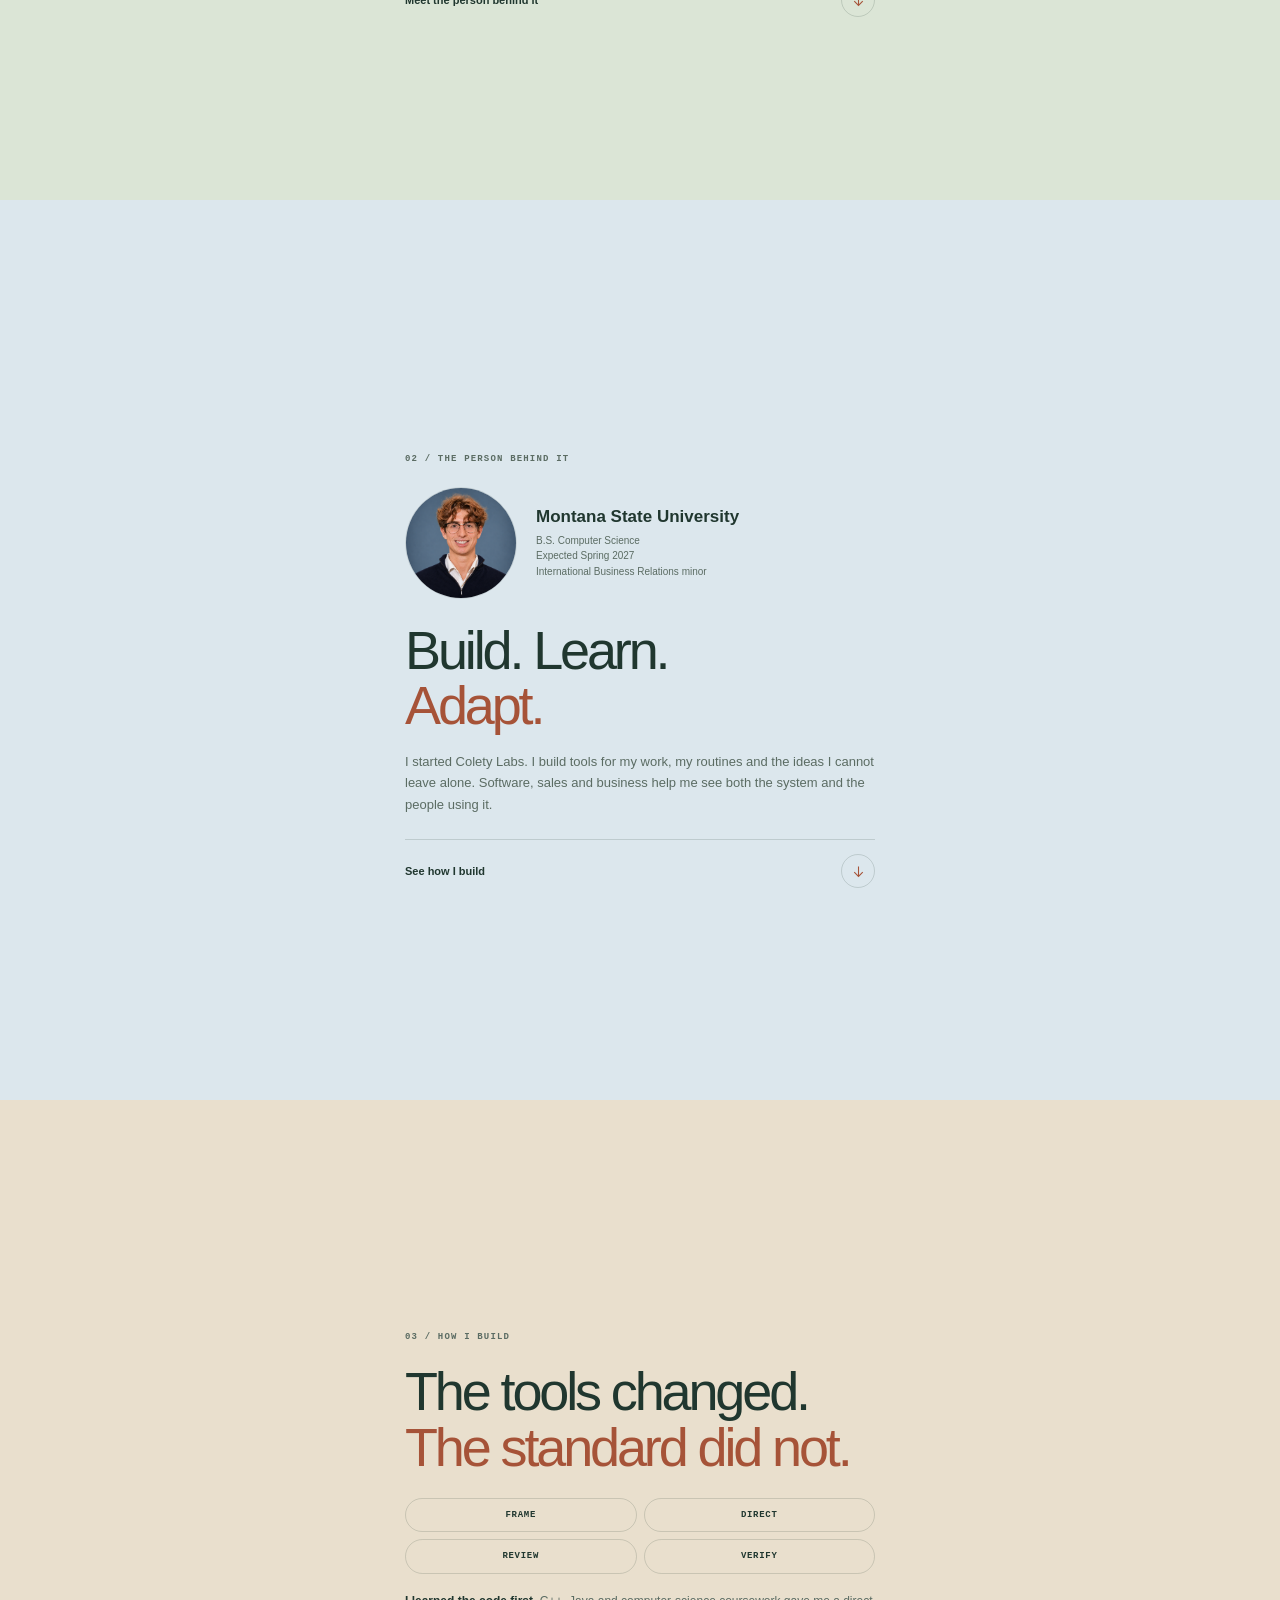
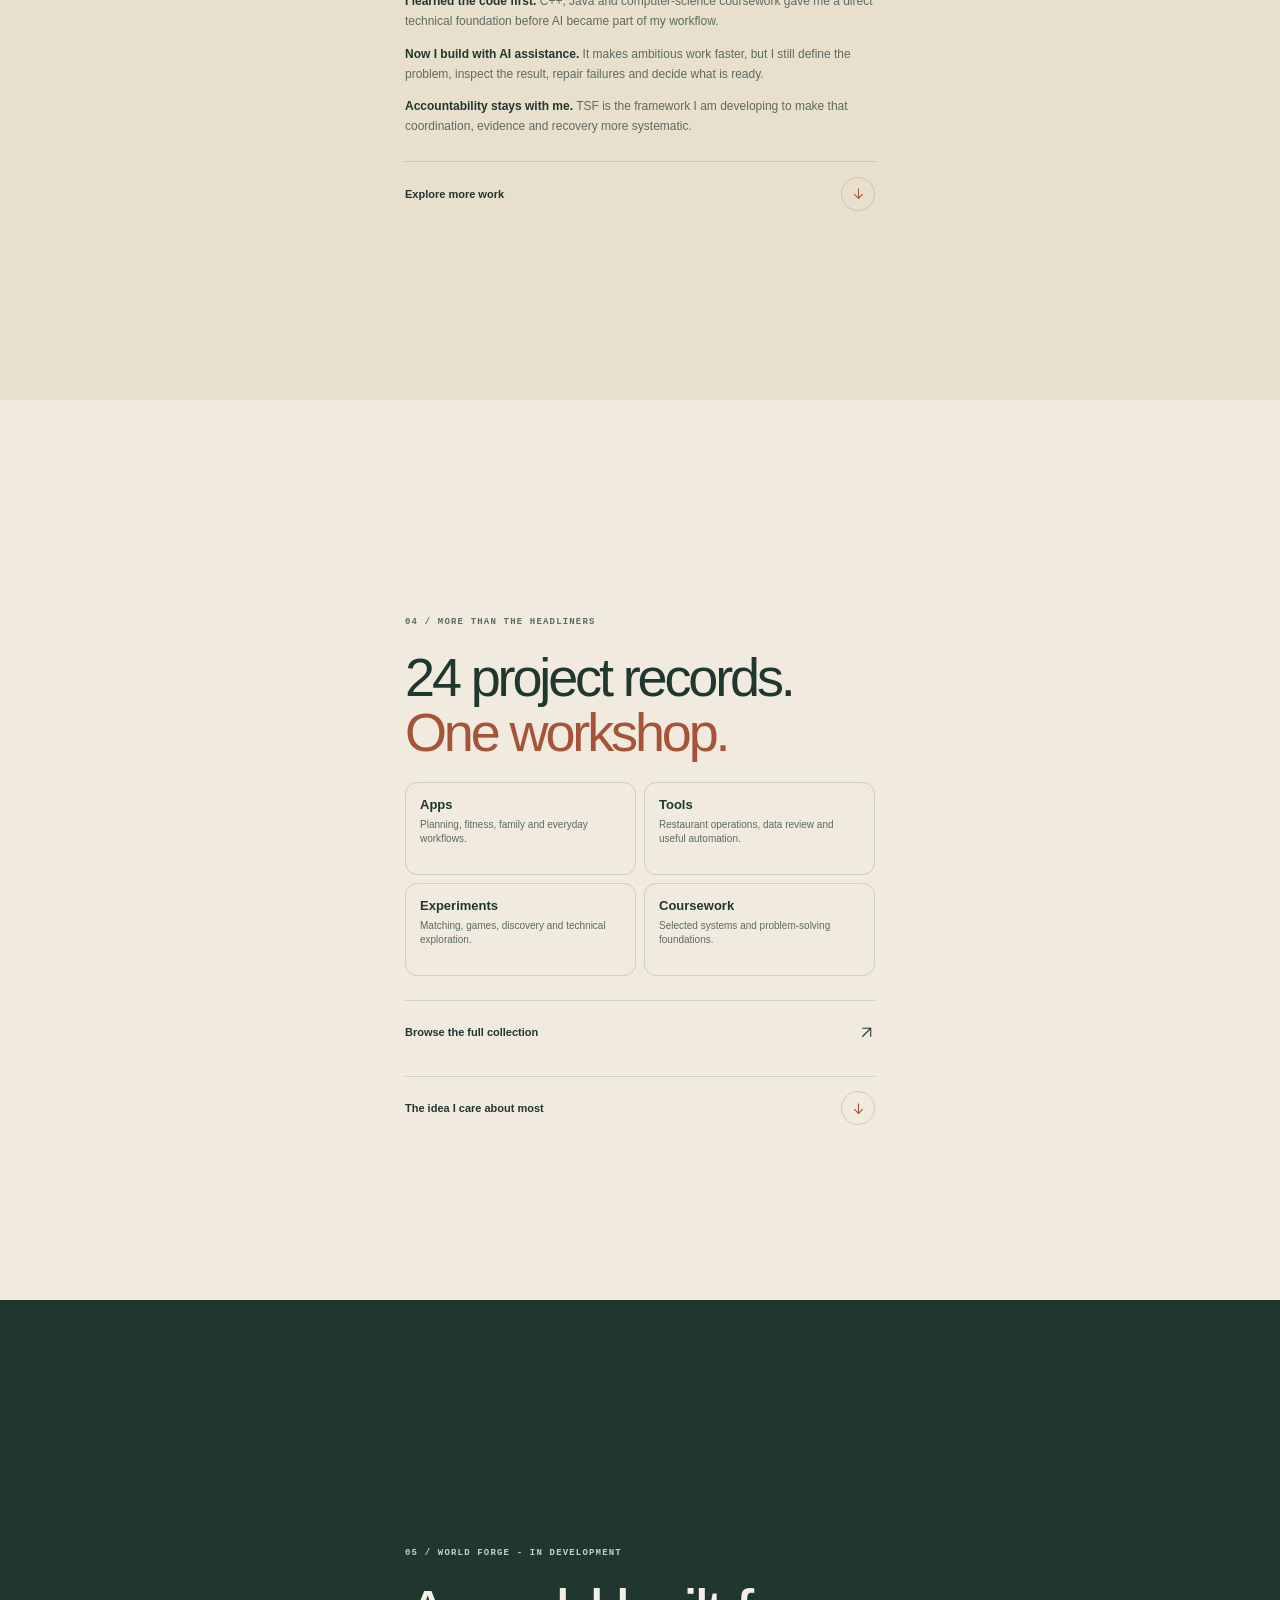
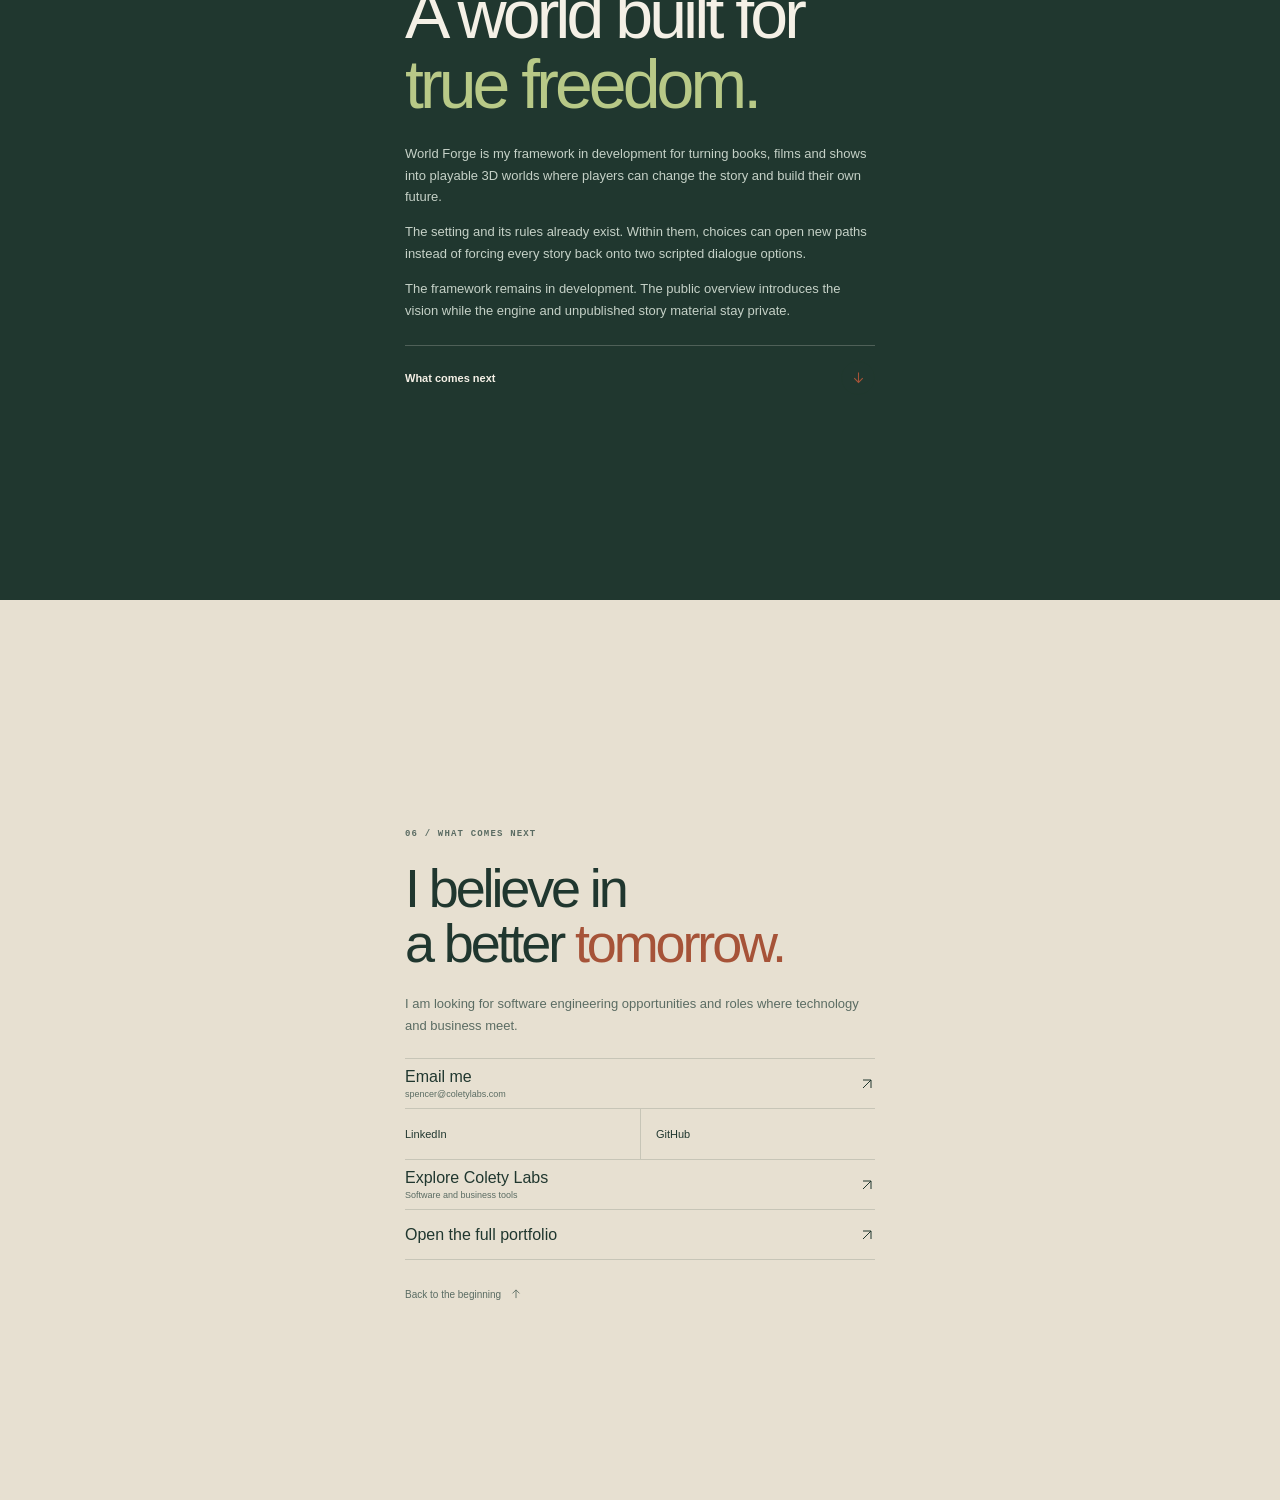
==== commit f22b5be3: "Align digital card with the four flagship projects and degree title" ====
--- a/card/index.html
+++ b/card/index.html
@@ -33,14 +33,13 @@
   <header class="site-header"><a class="wordmark" href="#hello" aria-label="Spencer Colety, beginning">SC<span aria-hidden="true">.</span></a><a class="header-contact" href="#contact">Say hello <svg viewBox="0 0 24 24" fill="none" stroke="currentColor" stroke-width="1.5" aria-hidden="true"><path d="M6 18 18 6M6 6h12v12"/></svg></a></header>
   <main>
     <section class="panel hello" id="hello" aria-labelledby="hello-title"><div class="panel-inner"><p class="eyebrow"><span class="tiny-dot" aria-hidden="true"></span>A personal workshop</p><h1 id="hello-title">Spencer<br>Colety<span class="accent">.</span></h1><p class="hero-statement">I build useful software.<br><span>And follow good ideas.</span></p><p class="intro-copy">Computer science, business and a curiosity for what comes next.</p><div class="hero-note"><span class="note-line" aria-hidden="true"></span><p>Ideas worth building.<br>Problems worth solving.</p></div><a class="next-link" href="#work"><span>Take a quick look</span><span class="arrow-circle" aria-hidden="true"><svg viewBox="0 0 24 24" fill="none" stroke="currentColor" stroke-width="1.5"><path d="M12 5v14M6 13l6 6 6-6"/></svg></span></a><p class="gesture-note">Scroll or swipe - each chapter settles into place.</p></div></section>
-    <section class="panel work" id="work" aria-labelledby="work-title"><div class="panel-inner"><p class="eyebrow">01 / Selected work</p><h2 id="work-title">Big ideas.<br><span class="accent">Useful systems.</span></h2><div class="project-list"><div class="project"><span class="project-number">01</span><div><strong>Thousand Sunny Fleet</strong><small>In development - coordinated AI-assisted work, review and recovery.</small></div></div><div class="project"><span class="project-number">02</span><div><strong>Niners War Room</strong><small>In development - fantasy-football evidence organized into decisions.</small></div></div><div class="project"><span class="project-number">03</span><div><strong>HouseOS</strong><small>In development - restaurant training, communication and manager workflows.</small></div></div><div class="project"><span class="project-number">04</span><div><strong>Urban Kitchen QR beverage menu</strong><small>Deployed and used - a separate shipped component with manager editing.</small></div></div></div><a class="next-link" href="#about"><span>Meet the person behind it</span><span class="arrow-circle" aria-hidden="true"><svg viewBox="0 0 24 24" fill="none" stroke="currentColor" stroke-width="1.5"><path d="M12 5v14M6 13l6 6 6-6"/></svg></span></a></div></section>
-    <section class="panel person" id="about" aria-labelledby="person-title"><div class="panel-inner"><p class="eyebrow">02 / The person behind it</p><div class="portrait-row"><img src="../assets/spencer-colety-software-engineer-headshot-blue.png" alt="Spencer Colety smiling in a professional headshot against a blue background" width="1254" height="1254"><p><strong>Montana State University</strong><span>B.S. Computer Science<br>Expected Spring 2027<br>International Business minor</span></p></div><h2 id="person-title">Build. Learn.<br><span class="accent">Adapt.</span></h2><p class="person-copy">I started Colety Labs. I build tools for my work, my routines and the ideas I cannot leave alone. Software, sales and business help me see both the system and the people using it.</p><a class="next-link" href="#development"><span>See how I build</span><span class="arrow-circle" aria-hidden="true"><svg viewBox="0 0 24 24" fill="none" stroke="currentColor" stroke-width="1.5"><path d="M12 5v14M6 13l6 6 6-6"/></svg></span></a></div></section>
+    <section class="panel work" id="work" aria-labelledby="work-title"><div class="panel-inner"><p class="eyebrow">01 / Selected work</p><h2 id="work-title">Big ideas.<br><span class="accent">Useful systems.</span></h2><div class="project-list"><div class="project"><span class="project-number">01</span><div><strong>World Forge</strong><small>In development - books, films and shows into playable worlds shaped by player choices.</small></div></div><div class="project"><span class="project-number">02</span><div><strong>Thousand Sunny Fleet + Dot</strong><small>In development - coordinated AI-assisted work, review and recovery.</small></div></div><div class="project"><span class="project-number">03</span><div><strong>Niners War Room</strong><small>Local application in regular use for player evaluation and roster decisions.</small></div></div><div class="project"><span class="project-number">04</span><div><strong>Urban Kitchen Beverage Menu / HouseOS</strong><small>Beverage menu shipped; HouseOS in final debugging.</small></div></div></div><a class="next-link" href="#about"><span>Meet the person behind it</span><span class="arrow-circle" aria-hidden="true"><svg viewBox="0 0 24 24" fill="none" stroke="currentColor" stroke-width="1.5"><path d="M12 5v14M6 13l6 6 6-6"/></svg></span></a></div></section>
+    <section class="panel person" id="about" aria-labelledby="person-title"><div class="panel-inner"><p class="eyebrow">02 / The person behind it</p><div class="portrait-row"><img src="../assets/spencer-colety-software-engineer-headshot-blue.png" alt="Spencer Colety smiling in a professional headshot against a blue background" width="1254" height="1254"><p><strong>Montana State University</strong><span>B.S. Computer Science<br>Expected Spring 2027<br>International Business Relations minor</span></p></div><h2 id="person-title">Build. Learn.<br><span class="accent">Adapt.</span></h2><p class="person-copy">I started Colety Labs. I build tools for my work, my routines and the ideas I cannot leave alone. Software, sales and business help me see both the system and the people using it.</p><a class="next-link" href="#development"><span>See how I build</span><span class="arrow-circle" aria-hidden="true"><svg viewBox="0 0 24 24" fill="none" stroke="currentColor" stroke-width="1.5"><path d="M12 5v14M6 13l6 6 6-6"/></svg></span></a></div></section>
     <section class="panel build" id="development" aria-labelledby="build-title"><div class="panel-inner"><p class="eyebrow">03 / How I build</p><h2 id="build-title">The tools changed.<br><span class="accent">The standard did not.</span></h2><div class="build-flow" aria-label="Frame, direct, review, verify"><span>Frame</span><span>Direct</span><span>Review</span><span>Verify</span></div><div class="build-copy"><p><strong>I learned the code first.</strong> C++, Java and computer-science coursework gave me a direct technical foundation before AI became part of my workflow.</p><p><strong>Now I build with AI assistance.</strong> It makes ambitious work faster, but I still define the problem, inspect the result, repair failures and decide what is ready.</p><p><strong>Accountability stays with me.</strong> TSF is the framework I am developing to make that coordination, evidence and recovery more systematic.</p></div><a class="next-link" href="#more-work"><span>Explore more work</span><span class="arrow-circle" aria-hidden="true"><svg viewBox="0 0 24 24" fill="none" stroke="currentColor" stroke-width="1.5"><path d="M12 5v14M6 13l6 6 6-6"/></svg></span></a></div></section>
     <section class="panel more" id="more-work" aria-labelledby="more-title"><div class="panel-inner"><p class="eyebrow">04 / More than the headliners</p><h2 id="more-title">24 project records.<br><span class="accent">One workshop.</span></h2><div class="category-grid"><div class="category"><strong>Apps</strong><small>Planning, fitness, family and everyday workflows.</small></div><div class="category"><strong>Tools</strong><small>Restaurant operations, data review and useful automation.</small></div><div class="category"><strong>Experiments</strong><small>Matching, games, discovery and technical exploration.</small></div><div class="category"><strong>Coursework</strong><small>Selected systems and problem-solving foundations.</small></div></div><a class="text-link" href="https://spencercolety.com/#collection"><span>Browse the full collection</span><svg viewBox="0 0 24 24" fill="none" stroke="currentColor" stroke-width="1.5" aria-hidden="true"><path d="M6 18 18 6M6 6h12v12"/></svg></a><a class="next-link" href="#world-forge"><span>The idea I care about most</span><span class="arrow-circle" aria-hidden="true"><svg viewBox="0 0 24 24" fill="none" stroke="currentColor" stroke-width="1.5"><path d="M12 5v14M6 13l6 6 6-6"/></svg></span></a></div></section>
-    <section class="panel world" id="world-forge" aria-labelledby="world-title"><div class="panel-inner"><p class="eyebrow">05 / World Forge - In development</p><h2 id="world-title">A world built for<br><span class="accent">true freedom.</span></h2><div class="world-copy"><p>World Forge is my vision for a single-player role-playing game where the world responds to what the player actually does.</p><p>The setting and its rules already exist. Within them, choices can open new paths instead of forcing every story back onto two scripted dialogue options.</p><p>It is a massive project and far from finished. The public description stays high-level while the underlying ideas and implementation continue to develop.</p></div><a class="next-link" href="#contact"><span>What comes next</span><span class="arrow-circle" aria-hidden="true"><svg viewBox="0 0 24 24" fill="none" stroke="currentColor" stroke-width="1.5"><path d="M12 5v14M6 13l6 6 6-6"/></svg></span></a></div></section>
+    <section class="panel world" id="world-forge" aria-labelledby="world-title"><div class="panel-inner"><p class="eyebrow">05 / World Forge - In development</p><h2 id="world-title">A world built for<br><span class="accent">true freedom.</span></h2><div class="world-copy"><p>World Forge is my framework in development for turning books, films and shows into playable 3D worlds where players can change the story and build their own future.</p><p>The setting and its rules already exist. Within them, choices can open new paths instead of forcing every story back onto two scripted dialogue options.</p><p>The framework remains in development. The public overview introduces the vision while the engine and unpublished story material stay private.</p></div><a class="next-link" href="#contact"><span>What comes next</span><span class="arrow-circle" aria-hidden="true"><svg viewBox="0 0 24 24" fill="none" stroke="currentColor" stroke-width="1.5"><path d="M12 5v14M6 13l6 6 6-6"/></svg></span></a></div></section>
     <section class="panel future" id="contact" aria-labelledby="contact-title"><div class="panel-inner"><p class="eyebrow">06 / What comes next</p><h2 id="contact-title">I believe in<br>a better <span class="accent">tomorrow.</span></h2><p class="future-intro">I am looking for software engineering opportunities and roles where technology and business meet.</p><div class="contact-links"><a href="mailto:spencer@coletylabs.com"><span>Email me<small>spencer@coletylabs.com</small></span><svg viewBox="0 0 24 24" fill="none" stroke="currentColor" stroke-width="1.5" aria-hidden="true"><path d="M6 18 18 6M6 6h12v12"/></svg></a><div class="social-links"><a href="https://www.linkedin.com/in/spencer-colety-a64b66280/">LinkedIn</a><a href="https://github.com/scolety1">GitHub</a></div><a href="https://coletylabs.com/"><span>Explore Colety Labs<small>Software and business tools</small></span><svg viewBox="0 0 24 24" fill="none" stroke="currentColor" stroke-width="1.5" aria-hidden="true"><path d="M6 18 18 6M6 6h12v12"/></svg></a><a href="https://spencercolety.com/"><span>Open the full portfolio</span><svg viewBox="0 0 24 24" fill="none" stroke="currentColor" stroke-width="1.5" aria-hidden="true"><path d="M6 18 18 6M6 6h12v12"/></svg></a></div><a class="back-link" href="#hello">Back to the beginning <svg viewBox="0 0 24 24" fill="none" stroke="currentColor" stroke-width="1.5" aria-hidden="true"><path d="M12 19V5M6 11l6-6 6 6"/></svg></a></div></section>
   </main>
   <script src="card-deck.js"></script>
-  <script>CardDeck.init();</script>
 </body>
 </html>
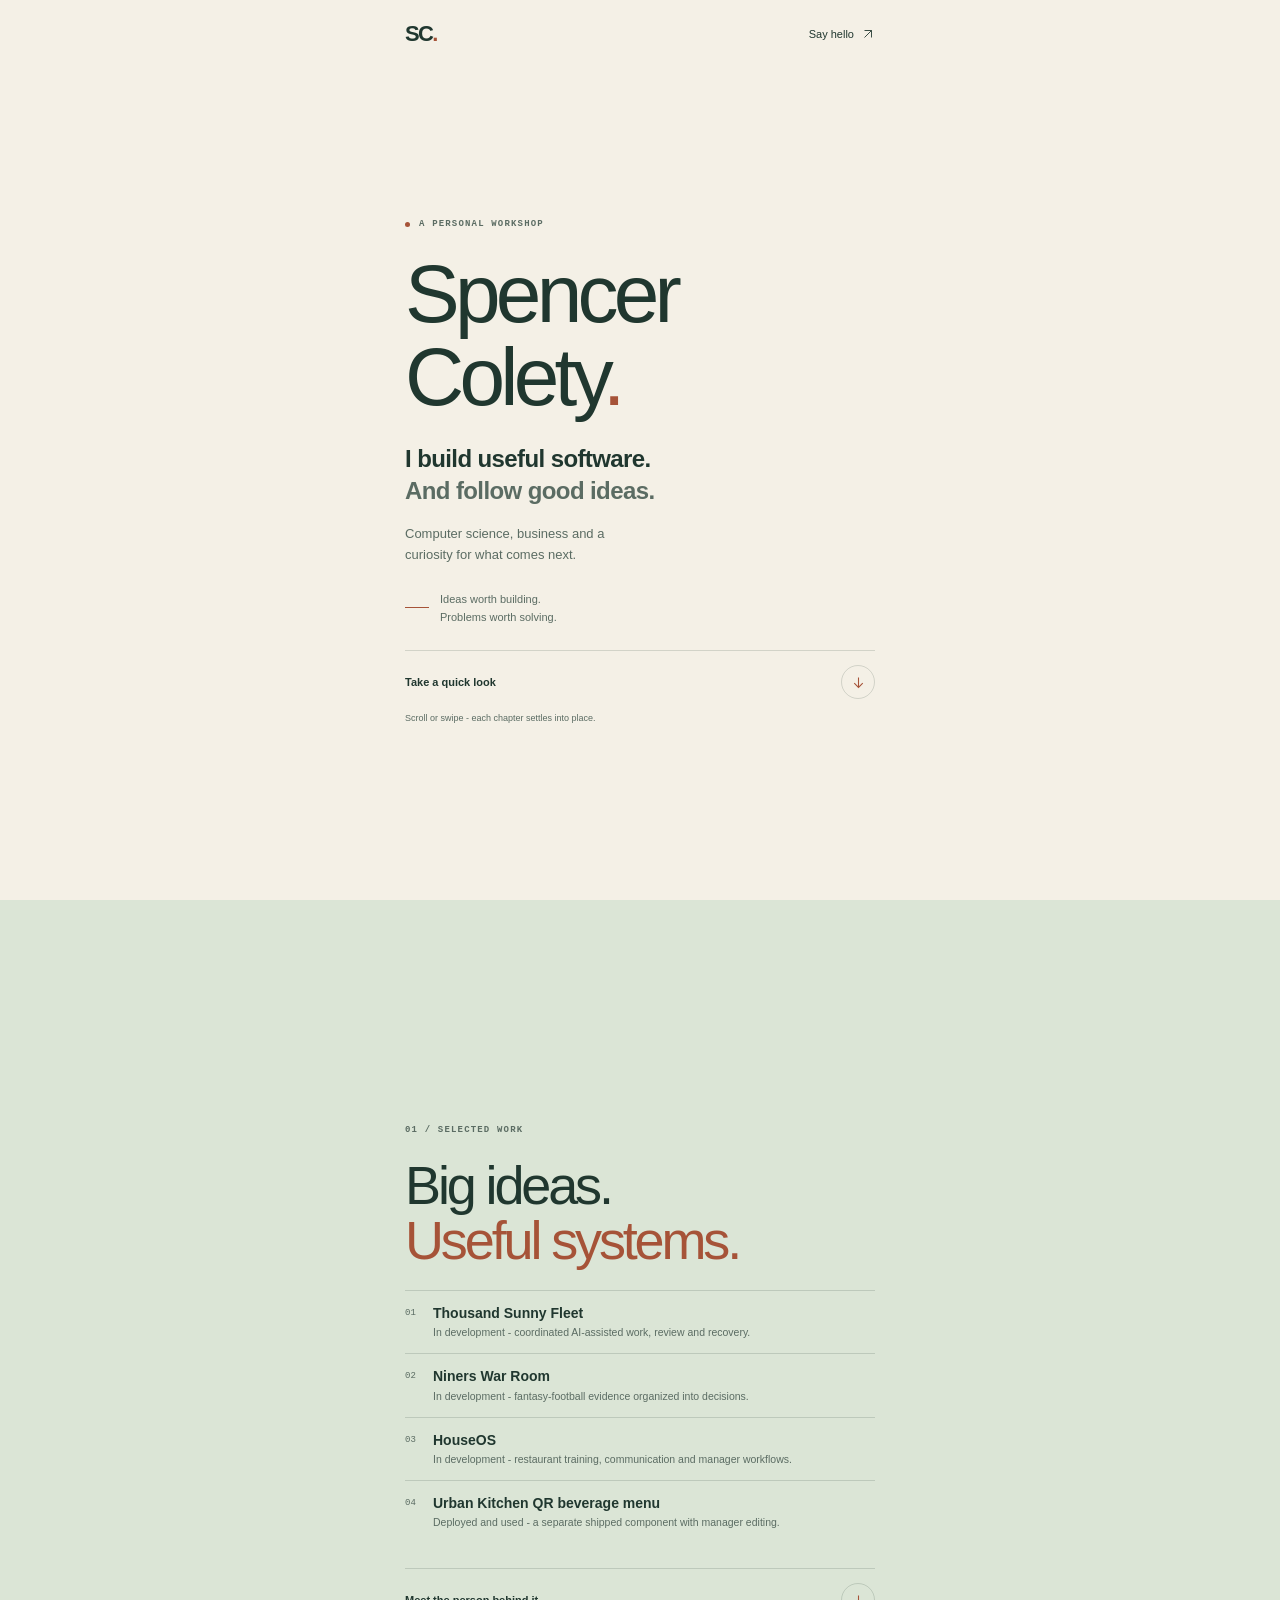
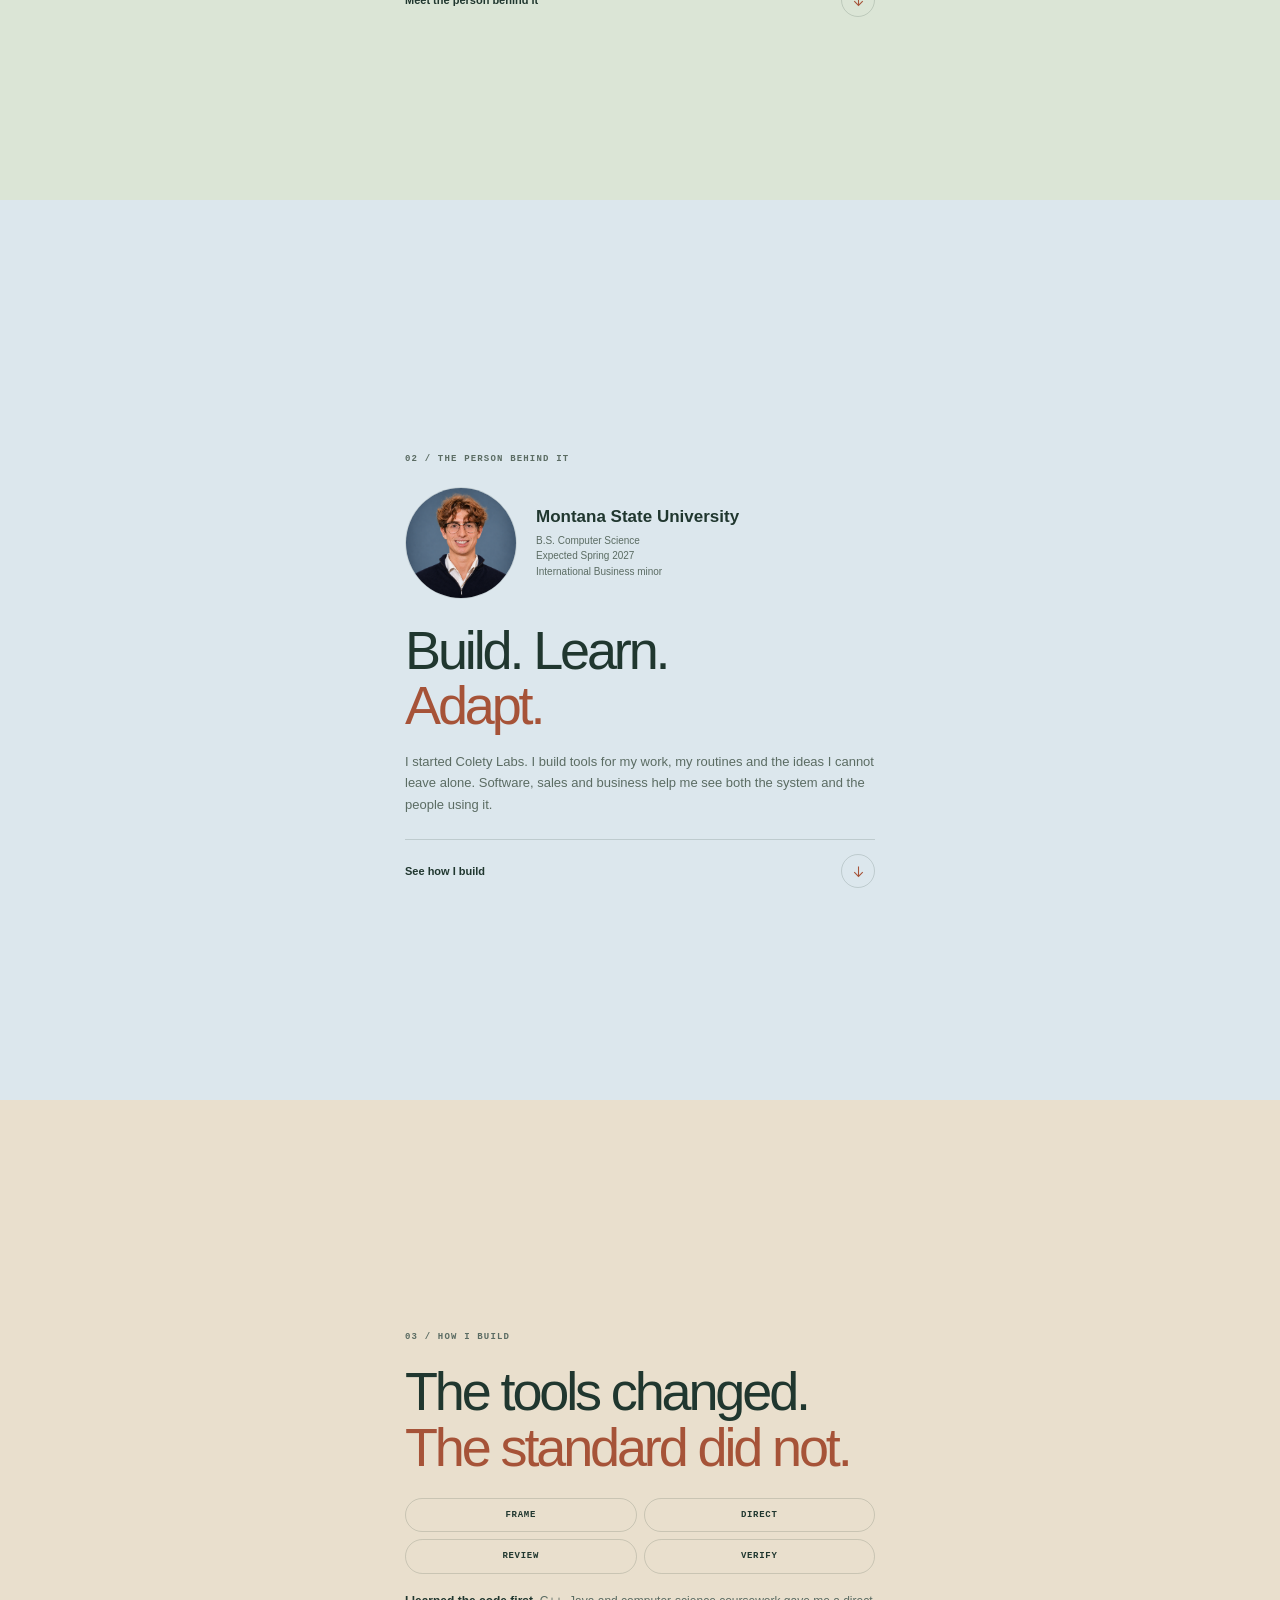
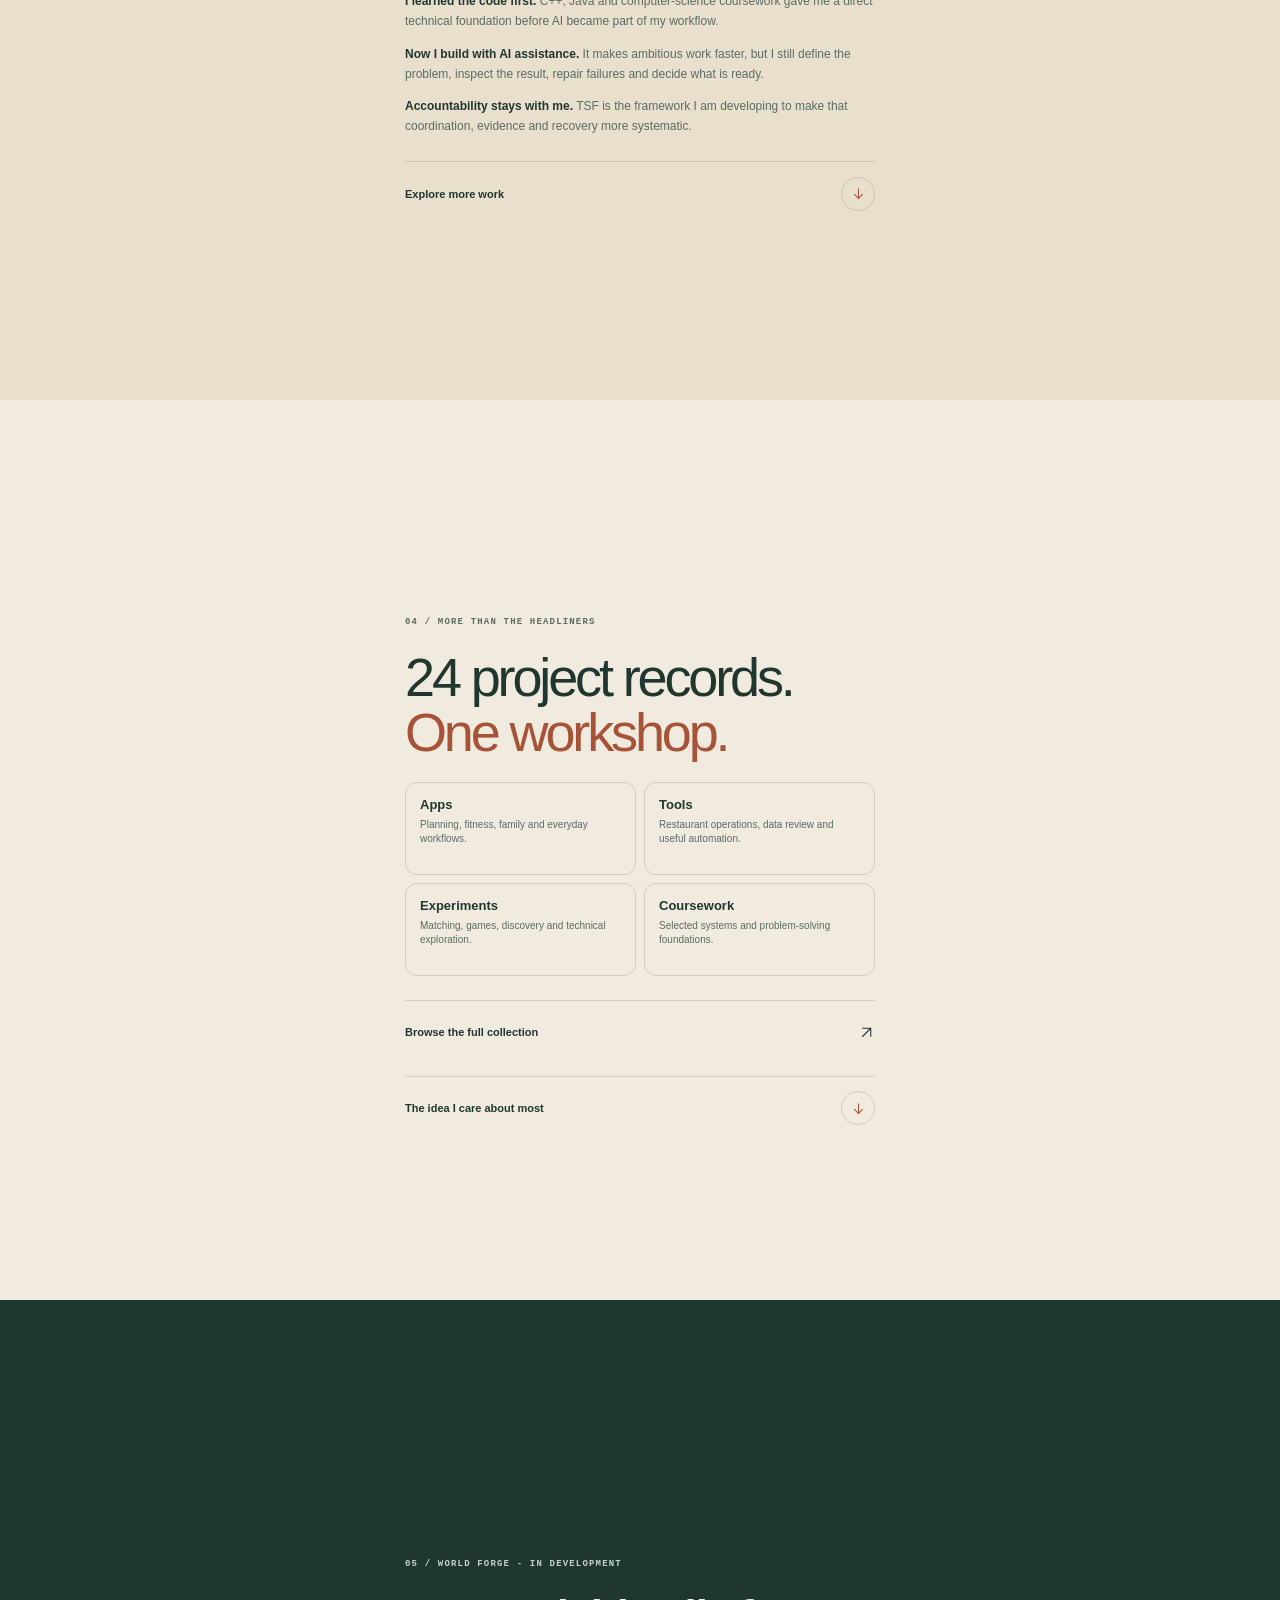
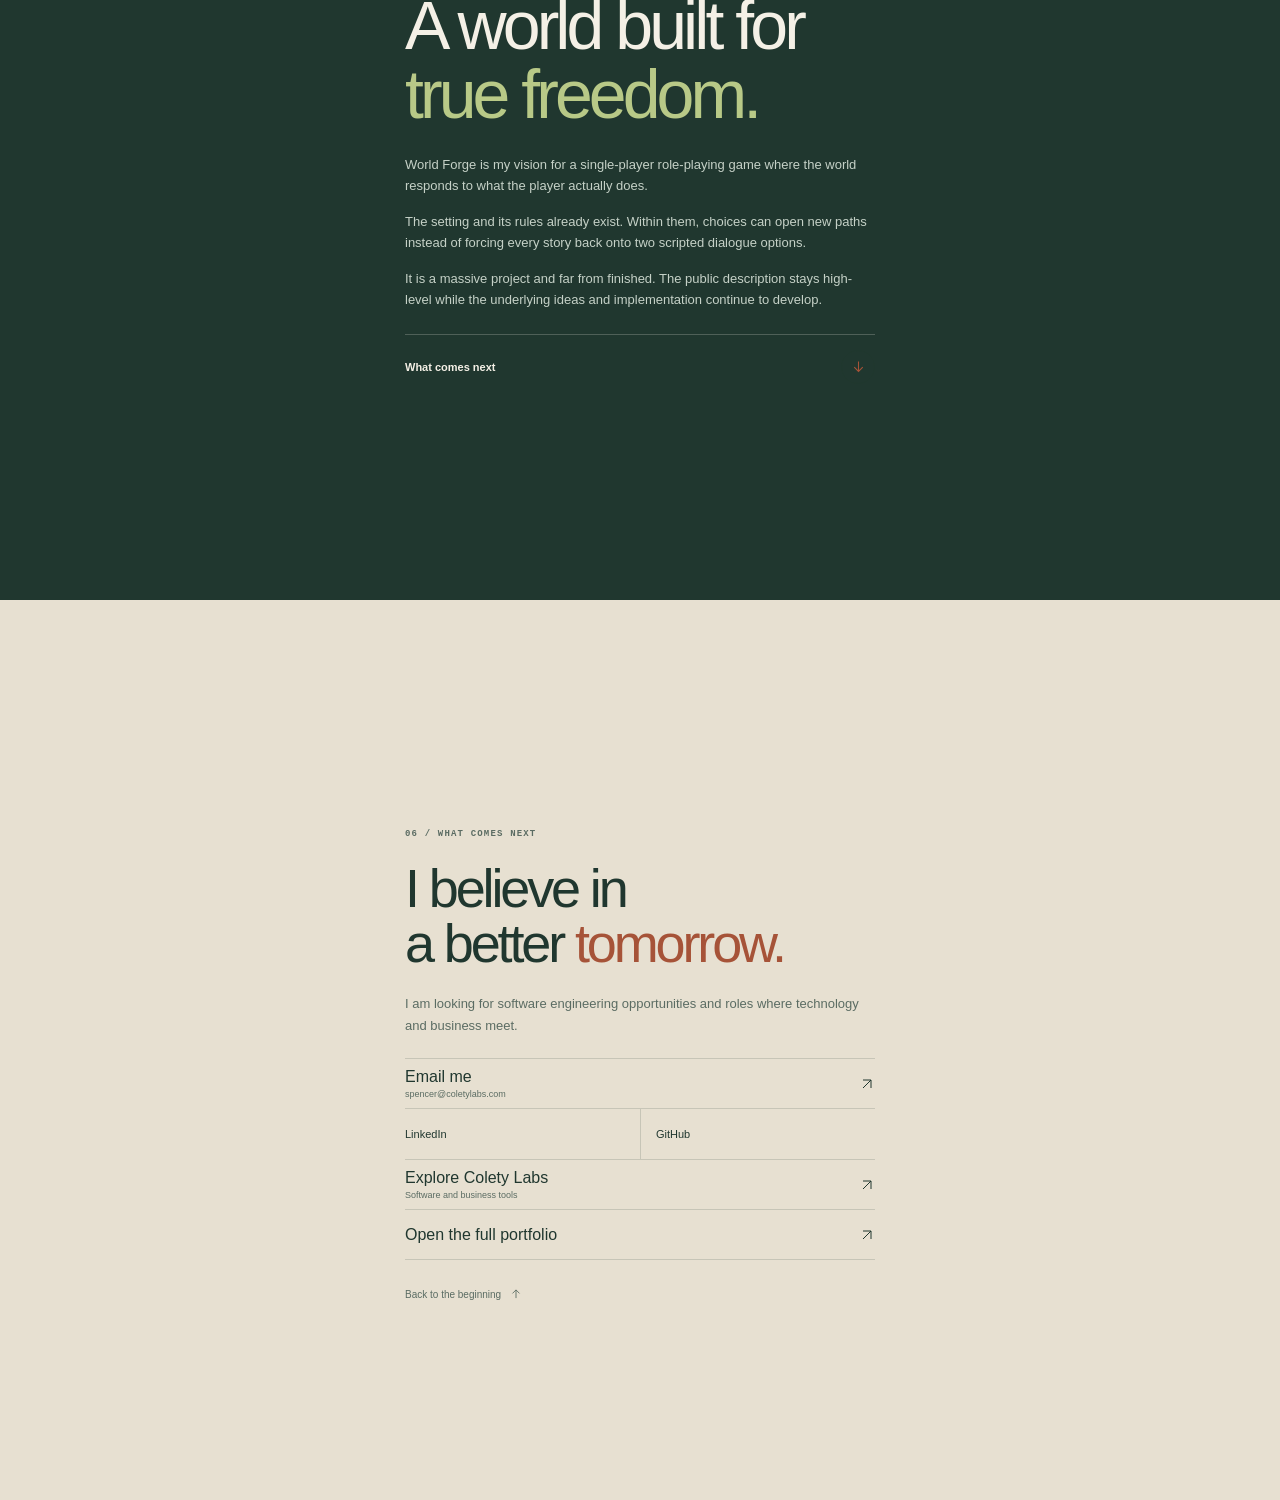
==== commit 1935f06a: "feat: add SC site favicon" ====
--- a/card/index.html
+++ b/card/index.html
@@ -6,7 +6,7 @@
   <meta name="robots" content="noindex,nofollow">
   <meta name="description" content="Meet Spencer Colety through seven quick chapters about his software, projects and direction.">
   <meta name="theme-color" content="#f4f0e6">
-  <link rel="canonical" href="https://spencercolety.com/card/">
+  <link rel="canonical" href="https://spencercolety.com/card/"><link rel="icon" type="image/png" href="/assets/spencer-colety-sc-favicon-master.png"><link rel="apple-touch-icon" href="/assets/spencer-colety-sc-favicon-master.png">
   <title>Spencer Colety | A quick introduction</title>
   <style>
     :root{color-scheme:light;--paper:#f4f0e6;--ink:#20372f;--muted:#5b6c63;--rust:#a65338;--blue:#dce7ed;--green:#dbe5d6;--sand:#e9dfcd;--line:#20372f29;--gutter:clamp(24px,7vw,38px);font-family:Arial,Helvetica,sans-serif;background:var(--paper);color:var(--ink);scroll-behavior:smooth;scroll-snap-type:y mandatory}
@@ -33,11 +33,11 @@
   <header class="site-header"><a class="wordmark" href="#hello" aria-label="Spencer Colety, beginning">SC<span aria-hidden="true">.</span></a><a class="header-contact" href="#contact">Say hello <svg viewBox="0 0 24 24" fill="none" stroke="currentColor" stroke-width="1.5" aria-hidden="true"><path d="M6 18 18 6M6 6h12v12"/></svg></a></header>
   <main>
     <section class="panel hello" id="hello" aria-labelledby="hello-title"><div class="panel-inner"><p class="eyebrow"><span class="tiny-dot" aria-hidden="true"></span>A personal workshop</p><h1 id="hello-title">Spencer<br>Colety<span class="accent">.</span></h1><p class="hero-statement">I build useful software.<br><span>And follow good ideas.</span></p><p class="intro-copy">Computer science, business and a curiosity for what comes next.</p><div class="hero-note"><span class="note-line" aria-hidden="true"></span><p>Ideas worth building.<br>Problems worth solving.</p></div><a class="next-link" href="#work"><span>Take a quick look</span><span class="arrow-circle" aria-hidden="true"><svg viewBox="0 0 24 24" fill="none" stroke="currentColor" stroke-width="1.5"><path d="M12 5v14M6 13l6 6 6-6"/></svg></span></a><p class="gesture-note">Scroll or swipe - each chapter settles into place.</p></div></section>
-    <section class="panel work" id="work" aria-labelledby="work-title"><div class="panel-inner"><p class="eyebrow">01 / Selected work</p><h2 id="work-title">Big ideas.<br><span class="accent">Useful systems.</span></h2><div class="project-list"><div class="project"><span class="project-number">01</span><div><strong>World Forge</strong><small>In development - books, films and shows into playable worlds shaped by player choices.</small></div></div><div class="project"><span class="project-number">02</span><div><strong>Thousand Sunny Fleet + Dot</strong><small>In development - coordinated AI-assisted work, review and recovery.</small></div></div><div class="project"><span class="project-number">03</span><div><strong>Niners War Room</strong><small>Local application in regular use for player evaluation and roster decisions.</small></div></div><div class="project"><span class="project-number">04</span><div><strong>Urban Kitchen Beverage Menu / HouseOS</strong><small>Beverage menu shipped; HouseOS in final debugging.</small></div></div></div><a class="next-link" href="#about"><span>Meet the person behind it</span><span class="arrow-circle" aria-hidden="true"><svg viewBox="0 0 24 24" fill="none" stroke="currentColor" stroke-width="1.5"><path d="M12 5v14M6 13l6 6 6-6"/></svg></span></a></div></section>
-    <section class="panel person" id="about" aria-labelledby="person-title"><div class="panel-inner"><p class="eyebrow">02 / The person behind it</p><div class="portrait-row"><img src="../assets/spencer-colety-software-engineer-headshot-blue.png" alt="Spencer Colety smiling in a professional headshot against a blue background" width="1254" height="1254"><p><strong>Montana State University</strong><span>B.S. Computer Science<br>Expected Spring 2027<br>International Business Relations minor</span></p></div><h2 id="person-title">Build. Learn.<br><span class="accent">Adapt.</span></h2><p class="person-copy">I started Colety Labs. I build tools for my work, my routines and the ideas I cannot leave alone. Software, sales and business help me see both the system and the people using it.</p><a class="next-link" href="#development"><span>See how I build</span><span class="arrow-circle" aria-hidden="true"><svg viewBox="0 0 24 24" fill="none" stroke="currentColor" stroke-width="1.5"><path d="M12 5v14M6 13l6 6 6-6"/></svg></span></a></div></section>
+    <section class="panel work" id="work" aria-labelledby="work-title"><div class="panel-inner"><p class="eyebrow">01 / Selected work</p><h2 id="work-title">Big ideas.<br><span class="accent">Useful systems.</span></h2><div class="project-list"><div class="project"><span class="project-number">01</span><div><strong>Thousand Sunny Fleet</strong><small>In development - coordinated AI-assisted work, review and recovery.</small></div></div><div class="project"><span class="project-number">02</span><div><strong>Niners War Room</strong><small>In development - fantasy-football evidence organized into decisions.</small></div></div><div class="project"><span class="project-number">03</span><div><strong>HouseOS</strong><small>In development - restaurant training, communication and manager workflows.</small></div></div><div class="project"><span class="project-number">04</span><div><strong>Urban Kitchen QR beverage menu</strong><small>Deployed and used - a separate shipped component with manager editing.</small></div></div></div><a class="next-link" href="#about"><span>Meet the person behind it</span><span class="arrow-circle" aria-hidden="true"><svg viewBox="0 0 24 24" fill="none" stroke="currentColor" stroke-width="1.5"><path d="M12 5v14M6 13l6 6 6-6"/></svg></span></a></div></section>
+    <section class="panel person" id="about" aria-labelledby="person-title"><div class="panel-inner"><p class="eyebrow">02 / The person behind it</p><div class="portrait-row"><img src="../assets/spencer-colety-software-engineer-headshot-blue.png" alt="Spencer Colety smiling in a professional headshot against a blue background" width="1254" height="1254"><p><strong>Montana State University</strong><span>B.S. Computer Science<br>Expected Spring 2027<br>International Business minor</span></p></div><h2 id="person-title">Build. Learn.<br><span class="accent">Adapt.</span></h2><p class="person-copy">I started Colety Labs. I build tools for my work, my routines and the ideas I cannot leave alone. Software, sales and business help me see both the system and the people using it.</p><a class="next-link" href="#development"><span>See how I build</span><span class="arrow-circle" aria-hidden="true"><svg viewBox="0 0 24 24" fill="none" stroke="currentColor" stroke-width="1.5"><path d="M12 5v14M6 13l6 6 6-6"/></svg></span></a></div></section>
     <section class="panel build" id="development" aria-labelledby="build-title"><div class="panel-inner"><p class="eyebrow">03 / How I build</p><h2 id="build-title">The tools changed.<br><span class="accent">The standard did not.</span></h2><div class="build-flow" aria-label="Frame, direct, review, verify"><span>Frame</span><span>Direct</span><span>Review</span><span>Verify</span></div><div class="build-copy"><p><strong>I learned the code first.</strong> C++, Java and computer-science coursework gave me a direct technical foundation before AI became part of my workflow.</p><p><strong>Now I build with AI assistance.</strong> It makes ambitious work faster, but I still define the problem, inspect the result, repair failures and decide what is ready.</p><p><strong>Accountability stays with me.</strong> TSF is the framework I am developing to make that coordination, evidence and recovery more systematic.</p></div><a class="next-link" href="#more-work"><span>Explore more work</span><span class="arrow-circle" aria-hidden="true"><svg viewBox="0 0 24 24" fill="none" stroke="currentColor" stroke-width="1.5"><path d="M12 5v14M6 13l6 6 6-6"/></svg></span></a></div></section>
     <section class="panel more" id="more-work" aria-labelledby="more-title"><div class="panel-inner"><p class="eyebrow">04 / More than the headliners</p><h2 id="more-title">24 project records.<br><span class="accent">One workshop.</span></h2><div class="category-grid"><div class="category"><strong>Apps</strong><small>Planning, fitness, family and everyday workflows.</small></div><div class="category"><strong>Tools</strong><small>Restaurant operations, data review and useful automation.</small></div><div class="category"><strong>Experiments</strong><small>Matching, games, discovery and technical exploration.</small></div><div class="category"><strong>Coursework</strong><small>Selected systems and problem-solving foundations.</small></div></div><a class="text-link" href="https://spencercolety.com/#collection"><span>Browse the full collection</span><svg viewBox="0 0 24 24" fill="none" stroke="currentColor" stroke-width="1.5" aria-hidden="true"><path d="M6 18 18 6M6 6h12v12"/></svg></a><a class="next-link" href="#world-forge"><span>The idea I care about most</span><span class="arrow-circle" aria-hidden="true"><svg viewBox="0 0 24 24" fill="none" stroke="currentColor" stroke-width="1.5"><path d="M12 5v14M6 13l6 6 6-6"/></svg></span></a></div></section>
-    <section class="panel world" id="world-forge" aria-labelledby="world-title"><div class="panel-inner"><p class="eyebrow">05 / World Forge - In development</p><h2 id="world-title">A world built for<br><span class="accent">true freedom.</span></h2><div class="world-copy"><p>World Forge is my framework in development for turning books, films and shows into playable 3D worlds where players can change the story and build their own future.</p><p>The setting and its rules already exist. Within them, choices can open new paths instead of forcing every story back onto two scripted dialogue options.</p><p>The framework remains in development. The public overview introduces the vision while the engine and unpublished story material stay private.</p></div><a class="next-link" href="#contact"><span>What comes next</span><span class="arrow-circle" aria-hidden="true"><svg viewBox="0 0 24 24" fill="none" stroke="currentColor" stroke-width="1.5"><path d="M12 5v14M6 13l6 6 6-6"/></svg></span></a></div></section>
+    <section class="panel world" id="world-forge" aria-labelledby="world-title"><div class="panel-inner"><p class="eyebrow">05 / World Forge - In development</p><h2 id="world-title">A world built for<br><span class="accent">true freedom.</span></h2><div class="world-copy"><p>World Forge is my vision for a single-player role-playing game where the world responds to what the player actually does.</p><p>The setting and its rules already exist. Within them, choices can open new paths instead of forcing every story back onto two scripted dialogue options.</p><p>It is a massive project and far from finished. The public description stays high-level while the underlying ideas and implementation continue to develop.</p></div><a class="next-link" href="#contact"><span>What comes next</span><span class="arrow-circle" aria-hidden="true"><svg viewBox="0 0 24 24" fill="none" stroke="currentColor" stroke-width="1.5"><path d="M12 5v14M6 13l6 6 6-6"/></svg></span></a></div></section>
     <section class="panel future" id="contact" aria-labelledby="contact-title"><div class="panel-inner"><p class="eyebrow">06 / What comes next</p><h2 id="contact-title">I believe in<br>a better <span class="accent">tomorrow.</span></h2><p class="future-intro">I am looking for software engineering opportunities and roles where technology and business meet.</p><div class="contact-links"><a href="mailto:spencer@coletylabs.com"><span>Email me<small>spencer@coletylabs.com</small></span><svg viewBox="0 0 24 24" fill="none" stroke="currentColor" stroke-width="1.5" aria-hidden="true"><path d="M6 18 18 6M6 6h12v12"/></svg></a><div class="social-links"><a href="https://www.linkedin.com/in/spencer-colety-a64b66280/">LinkedIn</a><a href="https://github.com/scolety1">GitHub</a></div><a href="https://coletylabs.com/"><span>Explore Colety Labs<small>Software and business tools</small></span><svg viewBox="0 0 24 24" fill="none" stroke="currentColor" stroke-width="1.5" aria-hidden="true"><path d="M6 18 18 6M6 6h12v12"/></svg></a><a href="https://spencercolety.com/"><span>Open the full portfolio</span><svg viewBox="0 0 24 24" fill="none" stroke="currentColor" stroke-width="1.5" aria-hidden="true"><path d="M6 18 18 6M6 6h12v12"/></svg></a></div><a class="back-link" href="#hello">Back to the beginning <svg viewBox="0 0 24 24" fill="none" stroke="currentColor" stroke-width="1.5" aria-hidden="true"><path d="M12 19V5M6 11l6-6 6 6"/></svg></a></div></section>
   </main>
   <script src="card-deck.js"></script>
